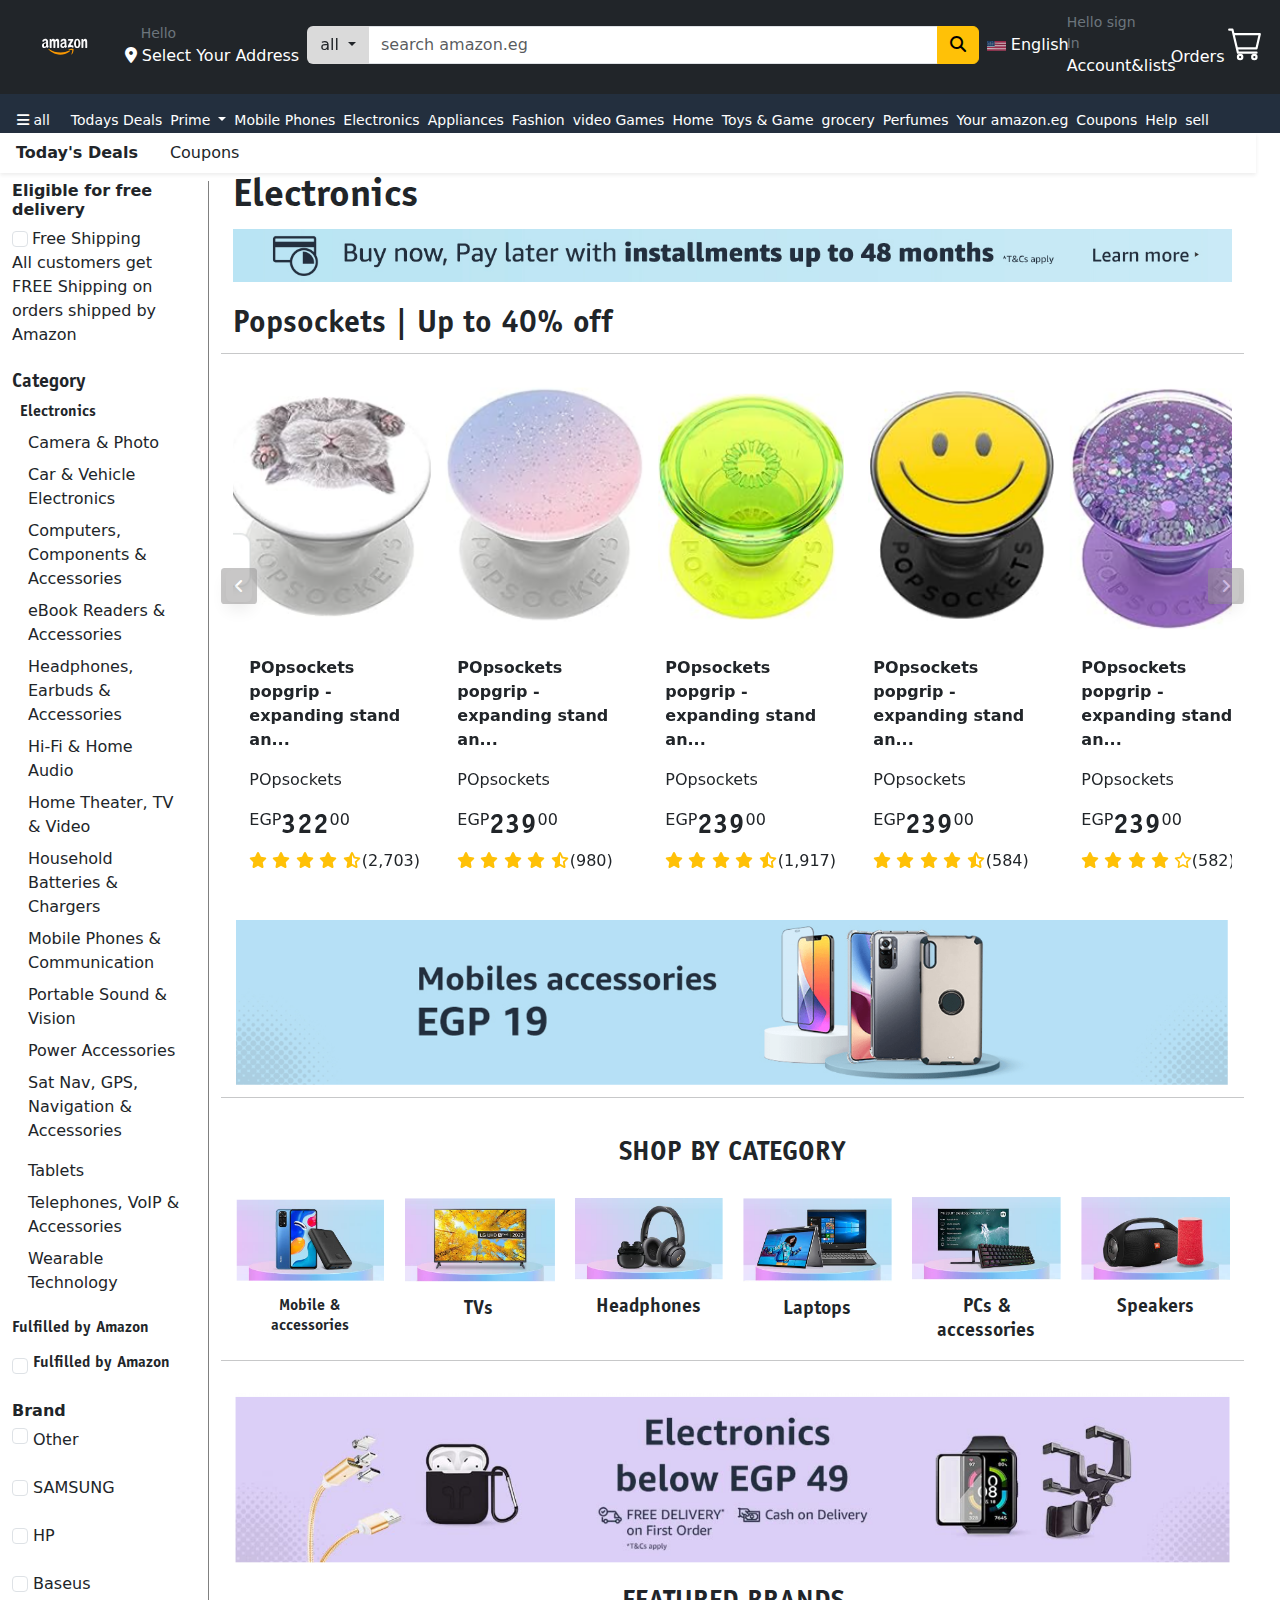
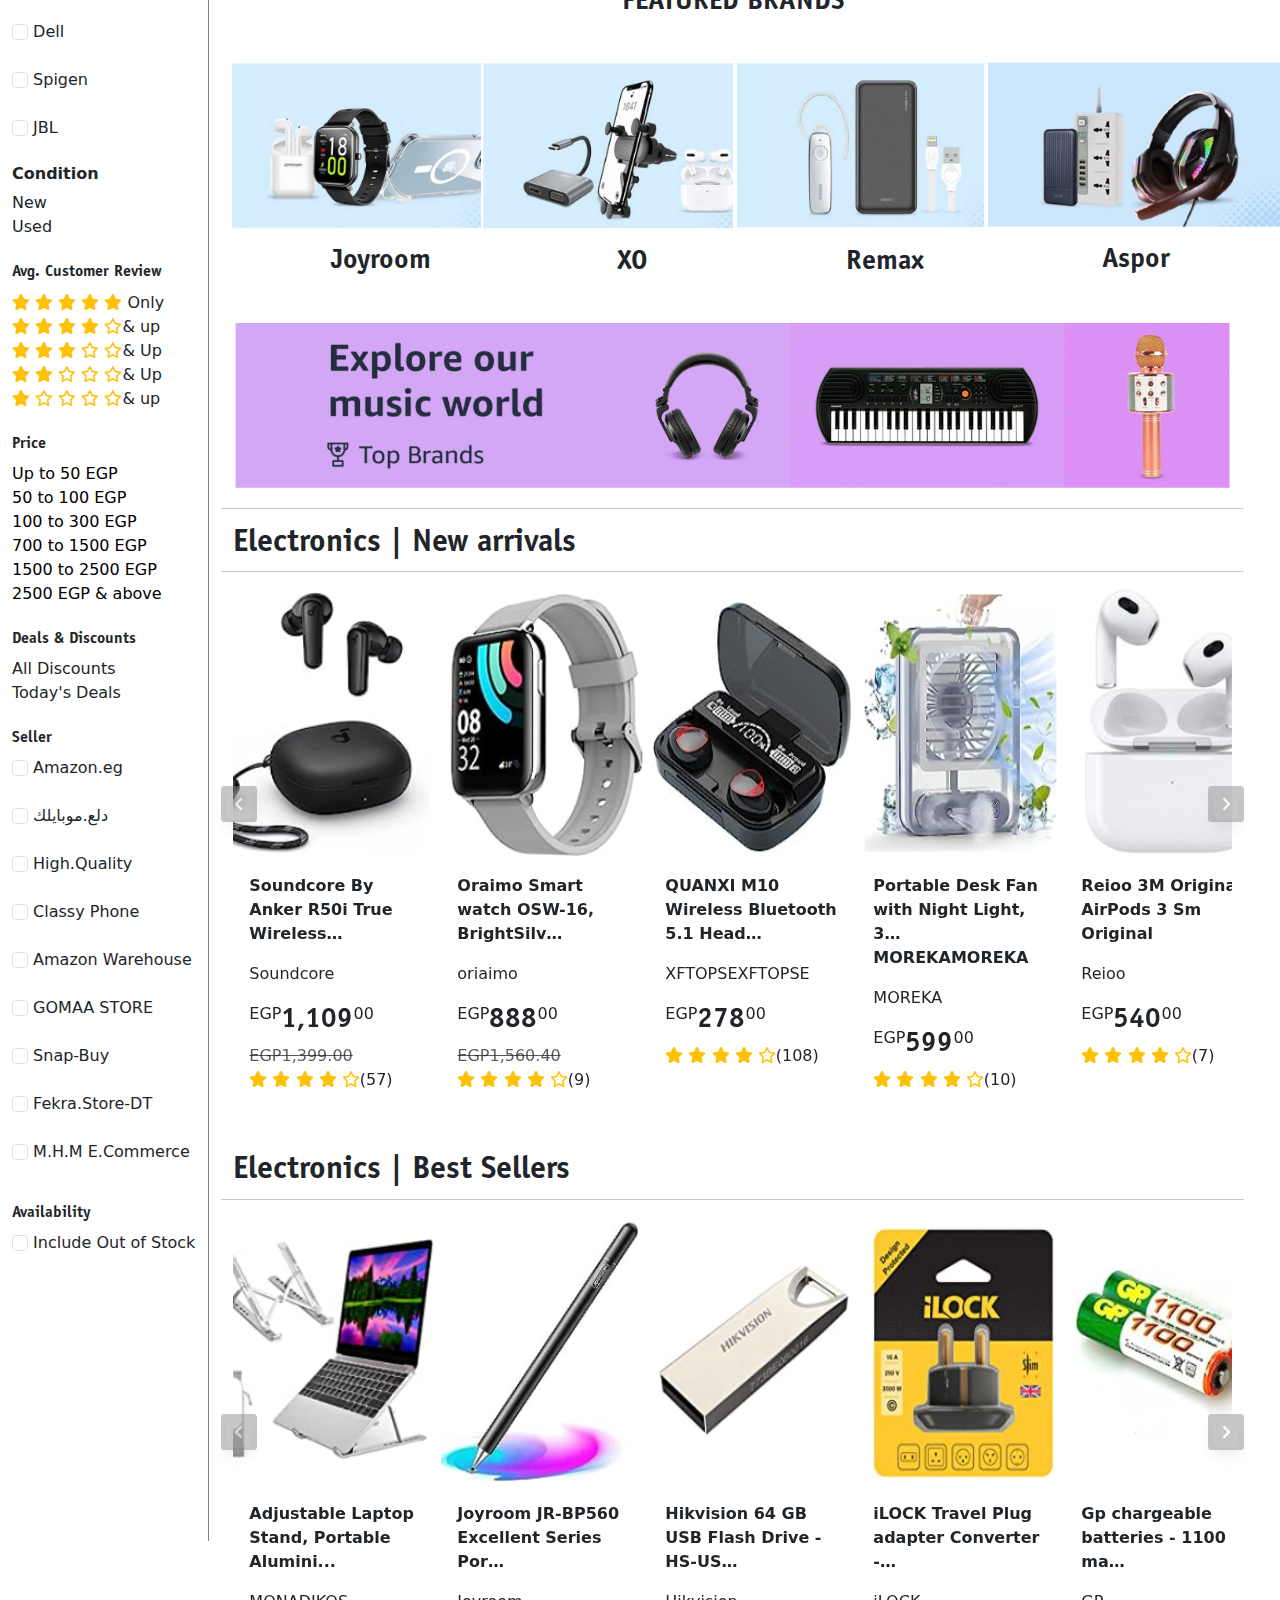
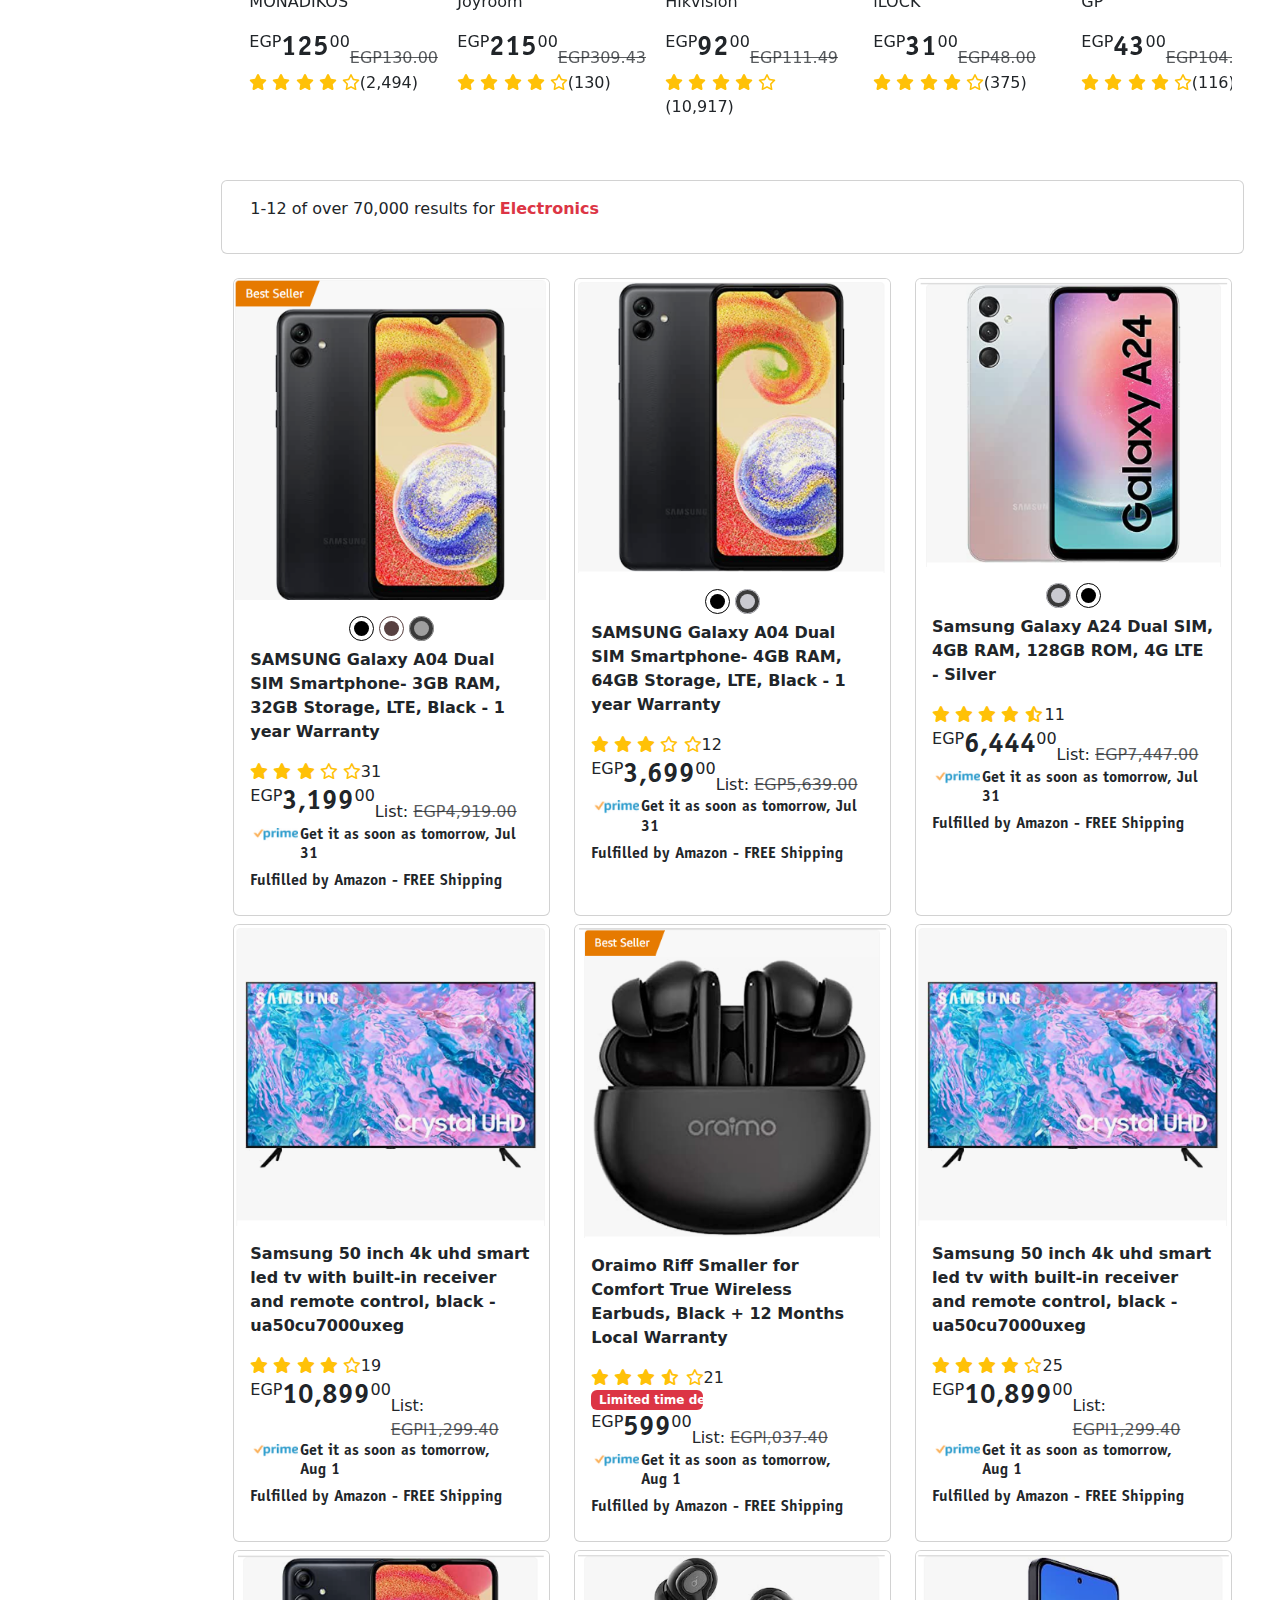
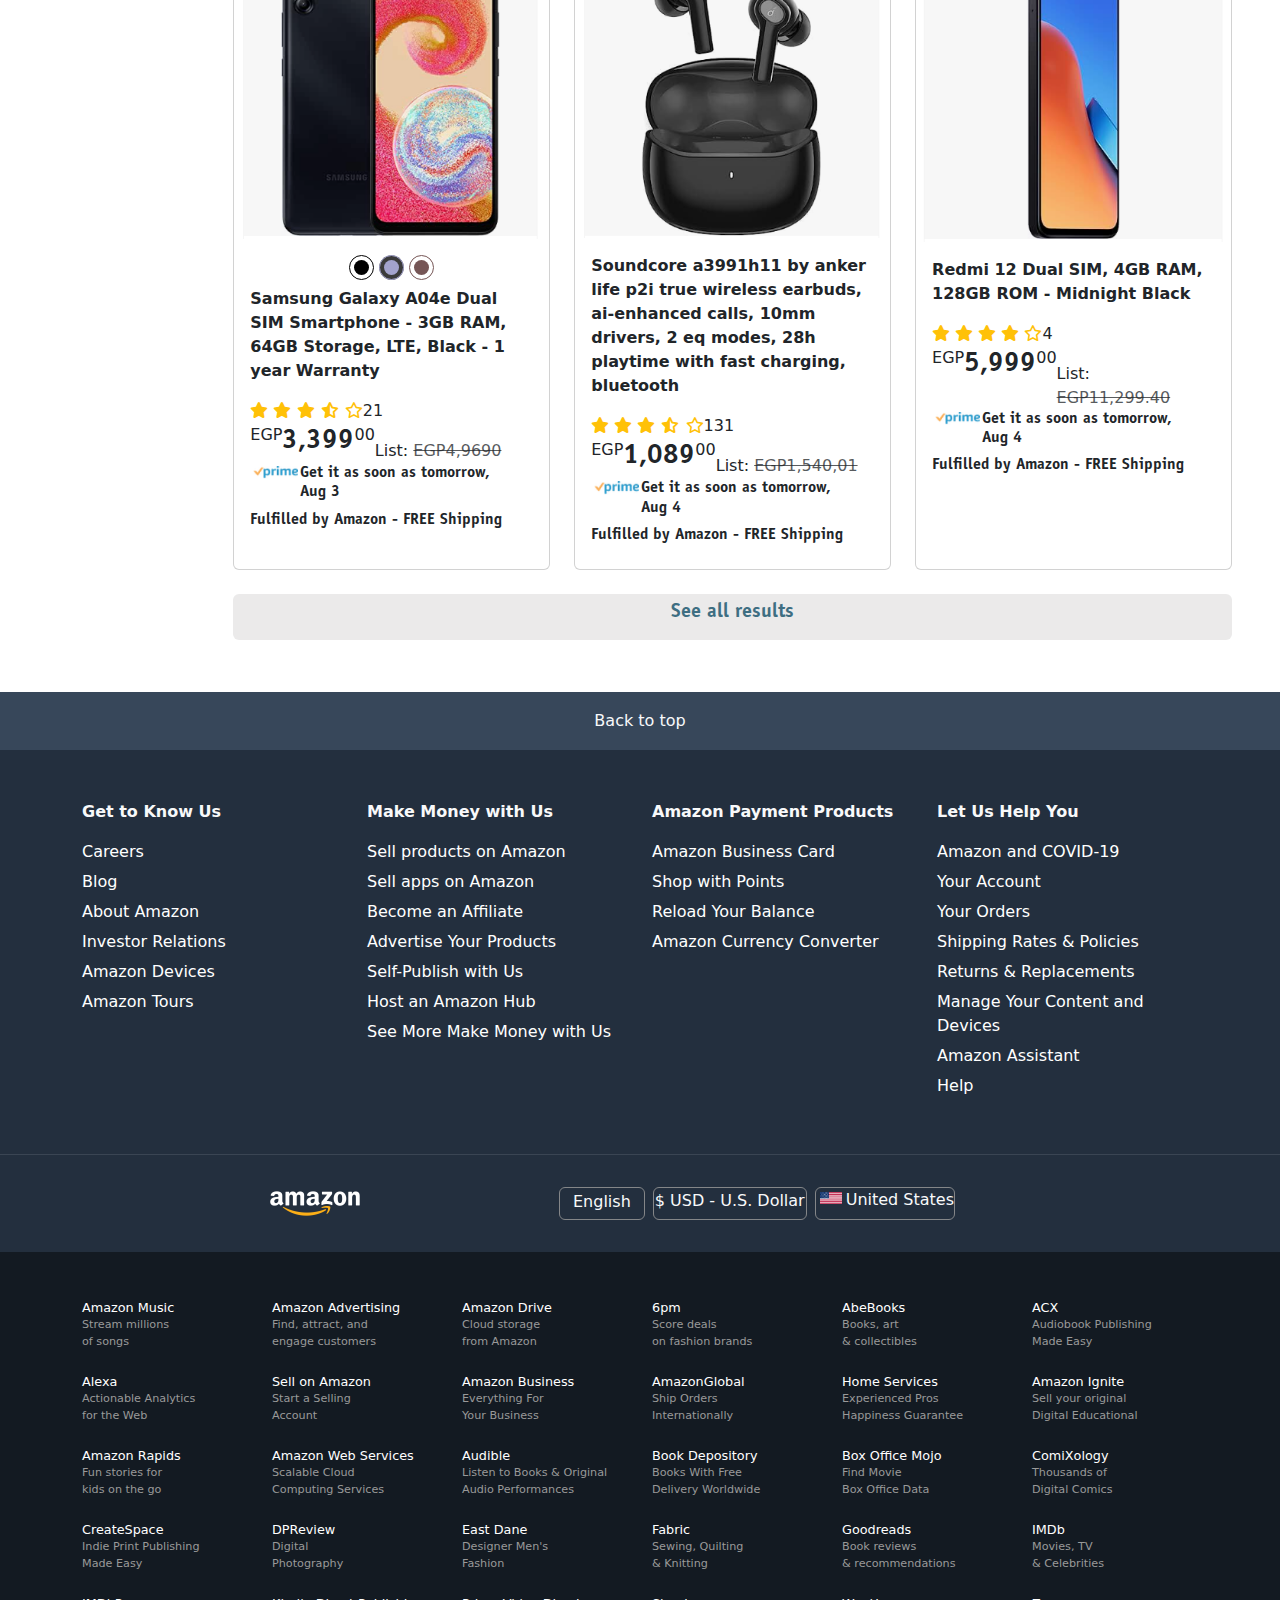
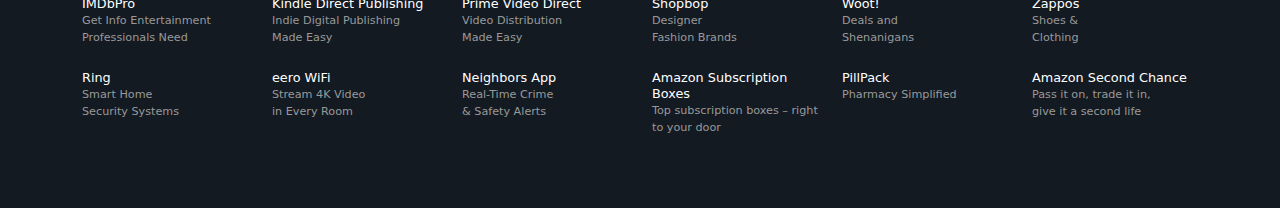
==== Electronics/index.html @ 44f7baca "update1 elec" ====
<!DOCTYPE html>
<html lang="en">

<head>
  <meta charset="UTF-8">
  <meta name="viewport" content="width=device-width, initial-scale=1.0">
  <title>Document</title>
  <link rel="stylesheet" href="../css/all.min.css"/>
  <link rel="stylesheet" href="../css/bootstrap.min.css">
  <link rel="stylesheet" href="Elec.css">
  <!-- <link rel="stylesheet" href="../css/TodaysDeals.css"> -->
  <script src="https://code.jquery.com/jquery-3.7.0.js"></script>
  <script src="../js/bootstrap.bundle.min.js" defer></script>
</head>

<body>
  <div class="container-fluid topNavBar">
    <nav class="navbar navbar-expand-lg navbar-dark bg-dark row pt-1">
      <div class="container-fluid">
        <a class="navbar-brand nav-page me-0 col-lg-1 col-6" href="../index.html">
          <img class="col-12 logo-image" src="../img/amazon-logo.svg" alt="Amazon-Logo"></a>
        <button class="navbar-toggler" type="button" data-bs-toggle="collapse" data-bs-target="#navbarSupportedContent"
          aria-controls="navbarSupportedContent" aria-expanded="false" aria-label="Toggle navigation">
          <span class="navbar-toggler-icon"></span>
        </button>
        <div class="collapse navbar-collapse col-11" id="navbarSupportedContent">
          <ul class="navbar-nav m-0 d-flex align-items-center col-12">
            <li class="nav-item nav-page ">
              <a class="nav-link active d-flex flex-column" aria-current="page" href="#">
                <span class="ms-3 text-secondary small">Hello</span>
                <span><i class="fa-solid fa-location-dot"></i> Select Your Address</span>
              </a>
            </li>
            <li class="nav-item col-7">
              <div class="input-group mt-3 mb-3">
                <button type="button" class="btn dropdown-toggle seachBar-dropDown" data-bs-toggle="dropdown">
                  all
                </button>
                <ul class="dropdown-menu">
                  <li><a class="dropdown-item" href="#">Link 1</a></li>
                  <li><a class="dropdown-item" href="#">Link 2</a></li>
                  <li><a class="dropdown-item" href="#">Link 3</a></li>
                </ul>
                <input type="text" class="form-control" placeholder="search amazon.eg">
                <button class="btn btn-warning"><i class="fa-solid fa-magnifying-glass"></i></button>
              </div>
            </li>
            <li class="nav-item col-3">
              <ul class="navbar-nav me-auto mb-2 mb-lg-0 d-flex align-items-center justify-content-between col-12">
                <div class="nav-item col-3 nav-page d-flex align-items-center">
                  <div class="dropdown">
                    <a class="nav-link dropdown-toggle text-bg-dark pic-lang" href="#" role="button"
                      id="languageDropdown" data-bs-toggle="dropdown" aria-haspopup="true" aria-expanded="false">
                      <img class="Lang-Flags text-bg-dark" src="../img/usa.svg" alt="us">
                      English
                    </a>
                    <ul class="dropdown-menu" aria-labelledby="languageDropdown">
                      <li><a class="dropdown-item" href="#"><img class="Lang-Flags" src="../img/egypt.svg" alt="egypt">
                          Arabic</a></li>
                      <li><a class="dropdown-item" href="#"><img class="Lang-Flags" src="../img/france.svg" alt="france">
                          French</a></li>
                    </ul>
                  </div>
                </div>

                <li class="nav-item col-4 nav-page">
                  <a class="nav-link active d-flex flex-column" aria-current="page" href="#">
                    <span class="text-secondary small" id="userName">Hello sign In</span>
                    <span>Account&lists </span>
                  </a>
                </li>
                <li class="nav-item col-2 nav-page">
                  <a class="nav-link active d-flex flex-column" aria-current="page" href="#">
                    <span class="mt-4">Orders</span>
                  </a>
                </li>
                <li class="nav-item col-2 nav-page">
                  <a class="nav-link active d-flex flex-column" aria-current="page" href="#">
                    <svg id="i-cart" xmlns="http://www.w3.org/2000/svg" viewBox="0 0 32 32" width="35" height="50"
                      fill="none" stroke="currentcolor" stroke-linecap="round" stroke-linejoin="round" stroke-width="2">
                      <path d="M6 6 L30 6 27 19 9 19 M27 23 L10 23 5 2 2 2" />
                      <circle cx="25" cy="27" r="2" />
                      <circle cx="12" cy="27" r="2" />
                    </svg>
                  </a>
                </li>
              </ul>

            </li>
          </ul>
        </div>
      </div>
    </nav>
    <nav class="navbar row nav-two">
      <div class="container-fluid d-flex flex-row" style="box-sizing: border-box;">
        <div class="navbar d-flex">

          <ul class="navbar-nav me-auto mb-2 mb-lg-0 d-flex flex-row" style="box-sizing: border-box;">
            <button class="p-0 btn navbar-brand secondNavItem" type="button" data-bs-toggle="offcanvas"
              data-bs-target="#offcanvasWithBothOptions" aria-controls="offcanvasWithBothOptions"><i
                class="fa-solid fa-bars"></i> all</button>

            <li class="nav-item">
              <a class="nav-link secondNavItem" aria-current="page" href="#">Todays Deals</a>
            </li>
            <li class="nav-item dropdown">
              <a class="nav-link dropdown-toggle secondNavItem" href="#" role="button" data-bs-toggle="dropdown"
                aria-expanded="false">
                Prime
              </a>
              <ul class="dropdown-menu">
                <li><a class="dropdown-item" href="#">Action</a></li>
                <li><a class="dropdown-item" href="#">Another action</a></li>
                <li>
                  <hr class="dropdown-divider">
                </li>
                <li><a class="dropdown-item" href="#">Something else here</a></li>
              </ul>
            </li>
            <li class="nav-item">
              <a class="nav-link secondNavItem" href="#">Mobile Phones</a>
            </li>
            <li class="nav-item">
              <a class="nav-link secondNavItem" href="#">Electronics</a>
            </li>
            <li class="nav-item">
              <a class="nav-link secondNavItem" href="#">Appliances</a>
            </li>
            <li class="nav-item">
              <a class="nav-link secondNavItem" href="#">Fashion</a>
            </li>
            <li class="nav-item">
              <a class="nav-link secondNavItem" href="#">video Games</a>
            </li>
            <li class="nav-item">
              <a class="nav-link secondNavItem" href="#">Home</a>
            </li>
            <li class="nav-item">
              <a class="nav-link secondNavItem" href="#">Toys & Game</a>
            </li>
            <li class="nav-item">
              <a class="nav-link secondNavItem" href="#">grocery</a>
            </li>
            <li class="nav-item">
              <a class="nav-link secondNavItem" href="#">Perfumes</a>
            </li>
            <li class="nav-item">
              <a class="nav-link secondNavItem" href="#">Your amazon.eg</a>
            </li>
            <li class="nav-item">
              <a class="nav-link secondNavItem" href="#">Coupons</a>
            </li>
            <li class="nav-item">
              <a class="nav-link secondNavItem" href="#">Help</a>
            </li>
            <li class="nav-item">
              <a class="nav-link secondNavItem" href="#">sell</a>
            </li>
          </ul>
        </div>

      </div>
    </nav>
  </div>
  <div class="offcanvas offcanvas-start" data-bs-scroll="true" tabindex="-1" id="offcanvasWithBothOptions"
    aria-labelledby="offcanvasWithBothOptionsLabel">
    <div class="offcanvas-header">
      <h5 class="offcanvas-title" id="offcanvasWithBothOptionsLabel">Backdrop with scrolling</h5>
      <button type="button" class="btn-close" data-bs-dismiss="offcanvas" aria-label="Close"></button>
    </div>
    <div class="offcanvas-body">
      <p>Try scrolling the rest of the page to see this option in action.</p>
    </div>
  </div>
  <div class="row container-fluid">
    <ul class="nav shadow-sm third-nav">
      <li class="nav-item">
        <a class="nav-link text-dark fw-bolder" href="#">Today's Deals</a>
      </li>
      <li class="nav-item">
        <a class="nav-link text-dark" href="#">Coupons</a>
      </li>
    </ul>
    <!-- <div class=""></div> -->
  <div class="col-2 mt-2 sideLeft"> 
    <div class="col">
      <p class="h6 fw-bold">Eligible for free delivery</p>

      <li class="list-group-item">
        <input class="form-check-input me-1" type="checkbox" value="" id="f1" />Free Shipping
        <label class="form-check-label stretched-link w-100" for="f1">
          All customers get FREE Shipping on orders shipped by Amazon</label>
      </li>
    </div>

    <ul class="list-group side">
      <br>
      <h5 class=" fw-bold">Category</h5>
      <h6 class="px-2 fw-bold">Electronics</h6>
      <div class="px-3">
        <label><a class="link-offset-2 link-underline link-underline-opacity-0" href="#"></a>Camera & Photo</label>
        <label class="mt-2"><a class="link-offset-2 link-underline link-underline-opacity-0" href="#"></a>Car & Vehicle Electronics</label>
        <label class="mt-2"><a class="link-offset-2 link-underline link-underline-opacity-0" href="#"></a>Computers, Components & Accessories</label>
        <label class="mt-2"><a class="link-offset-2 link-underline link-underline-opacity-0" href="#"></a>eBook Readers & Accessories </label>
        <label class="mt-2"><a class="link-offset-2 link-underline link-underline-opacity-0" href="#"></a>Headphones, Earbuds & Accessories</label>
        <label class="mt-2"><a class="link-offset-2 link-underline link-underline-opacity-0" href="#"></a>Hi-Fi & Home Audio</label>
        <label class="mt-2"><a class="link-offset-2 link-underline link-underline-opacity-0" href="#"></a>Home Theater, TV & Video</label>
        <label class="mt-2"><a class="link-offset-2 link-underline link-underline-opacity-0" href="#"></a>Household Batteries & Chargers</label>
        <label class="mt-2"><a class="link-offset-2 link-underline link-underline-opacity-0" href="#"></a>Mobile Phones & Communication</label>
        <label class="mt-2"><a class="link-offset-2 link-underline link-underline-opacity-0" href="#"></a>Portable Sound & Vision</label>
        <label class="mt-2"><a class="link-offset-2 link-underline link-underline-opacity-0" href="#"></a>Power Accessories</label>
        <label class="mt-2"><a class="link-offset-2 link-underline link-underline-opacity-0" href="#"></a>Sat Nav, GPS, Navigation & Accessories</p>
        <label><a class="link-offset-2 link-underline link-underline-opacity-0" href="#"></a>Tablets</label>
        <label class="mt-2"><a class="link-offset-2 link-underline link-underline-opacity-0" href="#"></a>Telephones, VoIP & Accessories</label>
        <label class="mt-2"><a class="link-offset-2 link-underline link-underline-opacity-0" href="#"></a>Wearable Technology</label>
      </div>
      <div>
        <h6 class="mt-4 fw-bold">Fulfilled by Amazon</p>
        <span>
          <input class="form-check-input me-0" type="checkbox" value="" id="g1" />
          Fulfilled by Amazon<label class="form-check-label stretched-link w-100" for="g1"></label>
        </span>
      </div>
      <div>
        <p class="h6 fw-bold">Brand</p>
        <span>
          <input class="form-check-input my-0 me-0" type="checkbox" value="" id="y5" />
          Other<label class="form-check-label stretched-link w-100 " for="y5"></label>
          <input class="form-check-input me-0" type="checkbox" value="" id="y6" />
          SAMSUNG<label class="form-check-label stretched-link w-100 " for="y6"></label>
          <input class="form-check-input me-0" type="checkbox" value="" id="y7" />
          HP<label class="form-check-label stretched-link w-100 " for="y7"></label>
          <input class="form-check-input me-0" type="checkbox" value="" id="y8" />
          Baseus<label class="form-check-label stretched-link w-100 " for="y8"></label>
          <input class="form-check-input me-0" type="checkbox" value="" id="y9" />
          Dell<label class="form-check-label stretched-link w-100 " for="y9"></label>
          <input class="form-check-input me-0" type="checkbox" value="" id="y10" />
          Spigen<label class="form-check-label stretched-link w-100 " for="y10"></label>
          <input class="form-check-input me-0" type="checkbox" value="" id="y11" />
          JBL<label class="form-check-label stretched-link w-100 " for="y11"></label>
        </span>
      </div>
      <div>
        <p class="h6 fw-bold">Condition</p>
        <span>
          <label class="form-check-label stretched-link w-100 " for="g1">New</label>
          <label class="form-check-label stretched-link w-100 " for="g2">Used</label>
        </span>
      </div>
       <div>
        <h6 class="mt-4">Avg. Customer Review</h6>
        <div class="d-inline-block">
          <i class="fa-solid fa-star text-warning"></i>
          <i class="fa-solid fa-star text-warning"></i>
          <i class="fa-solid fa-star text-warning"></i>
          <i class="fa-solid fa-star text-warning"></i>
          <i class="fa-solid fa-star text-warning"></i> Only
        </div>
        <div class="d-inline-block">
          <i class="fa-solid fa-star text-warning"></i>
          <i class="fa-solid fa-star text-warning"></i>
          <i class="fa-solid fa-star text-warning"></i>
          <i class="fa-solid fa-star text-warning"></i>
          <i class="fa-regular fa-star text-warning"></i>& up
        </div>
         <div class="d-inline-block">
          <i class="fa-solid fa-star text-warning"></i>
          <i class="fa-solid fa-star text-warning"></i>
          <i class="fa-solid fa-star text-warning"></i>
          <i class="fa-regular fa-star text-warning"></i>
          <i class="fa-regular fa-star text-warning"></i>& Up
        </div>
         <div class="d-inline-block">
          <i class="fa-solid fa-star text-warning"></i>
          <i class="fa-solid fa-star text-warning"></i>
          <i class="fa-regular fa-star text-warning"></i>
          <i class="fa-regular fa-star text-warning"></i>
         <i class="fa-regular fa-star text-warning"></i>& Up
        </div>
         <div class="d-inline-block">
          <i class="fa-solid fa-star text-warning"></i>
          <i class="fa-regular fa-star text-warning"></i>      
          <i class="fa-regular fa-star text-warning"></i>
          <i class="fa-regular fa-star text-warning"></i>  
          <i class="fa-regular fa-star text-warning"></i>& up
        </div>
      </div>
      <div>
        <h6 class="mt-4">Price</h6>
        <ul style="list-style: none; padding-left: 0rem;">
          <li><a href="#" style="text-decoration: none; color: black;">Up to 50 EGP</a></li>
          <li><a href="#" style="text-decoration: none; color: black;">50 to 100 EGP</a></li>
          <li><a href="#" style="text-decoration: none; color: black;">100 to 300 EGP</a></li>
          <li><a href="#" style="text-decoration: none; color: black;">700 to 1500 EGP</a></li>
          <li><a href="#" style="text-decoration: none; color: black;">1500 to 2500 EGP</a></li>
          <li><a href="#" style="text-decoration: none; color: black;">2500 EGP & above</a></li>
        </ul>
        </div>
        <div>
          <h6 class="mt-4">Deals & Discounts</h6>
          <span>
            <label class="form-check-label stretched-link w-100 " for="g1">All Discounts</label>
            <label class="form-check-label stretched-link w-100 " for="g2">Today's Deals</label>
          </span>
        </div>

      <div>
        <h6 class="mt-4">Seller</h6>
        <span>
          <input class="form-check-input me-0" type="checkbox" value="" id="t8" />
          Amazon.eg<label class="form-check-label stretched-link w-100 " for="t8"></label>
          <input class="form-check-input me-0" type="checkbox" value="" id="t9" />
          دلع.موبايلك<label class="form-check-label stretched-link w-100 " for="t9"></label>
          <!-- <input class="form-check-input me-0" type="checkbox" value="" id="t10" />
          المعز.ستور <label class="form-check-label stretched-link w-100 " for="t10"></label> -->
          <input class="form-check-input me-0" type="checkbox" value="" id="t11" />
          High.Quality<label class="form-check-label stretched-link w-100 " for="t11"></label>
          <input class="form-check-input me-0" type="checkbox" value="" id="t12" />
          Classy Phone<label class="form-check-label stretched-link w-100 " for="t12"></label>
          <input class="form-check-input me-0" type="checkbox" value="" id="t13" />
          Amazon Warehouse<label class="form-check-label stretched-link w-100 " for="t13"></label>
          <input class="form-check-input me-0" type="checkbox" value="" id="t14" />
          GOMAA STORE<label class="form-check-label stretched-link w-100 " for="t14"></label>
          <input class="form-check-input me-0" type="checkbox" value="" id="t" />
          Snap-Buy<label class="form-check-label stretched-link w-100 " for="t"></label>
          <input class="form-check-input me-0" type="checkbox" value="" id="tk" />
          Fekra.Store-DT<label class="form-check-label stretched-link w-100 " for="tk"></label>
          <input class="form-check-input me-0" type="checkbox" value="" id="tp" />
          M.H.M E.Commerce<label class="form-check-label stretched-link w-100 " for="tp"></label>
        </span>
      </div>
      <div>
        <h6 class="mt-3">Availability</h6>
        <span>
          <input class="form-check-input me-0" type="checkbox" value="" id="t8" />
          Include Out of Stock<label class="form-check-label stretched-link w-100 " for="t8"></label>
      </div>
     
<br>


    </ul>
</div>
  <div class="col-10 sideRight">
  <div class="container">
    <div class="row">
      <h1>Electronics</h1>
      <!-- <img src="./Sources/5.PNG" class="img-fluid" alt="..."> -->
      <img src="./Sources/XCM_.jpg" class="img-fluid" alt="...">
      <!-- <img src="./Sources/6.PNG" class=" mt-3 img-fluid" alt="..."> -->
      <h2 class="mt-4">Popsockets | Up to 40% off</h2><hr>
      <div id="carouselExampleControls" class="carousel" data-bs-ride="false">
        <div class="carousel-inner">
          <div class="carousel-item active">
            <div class="card" style="width:  13rem;">
              <img src="./Sources/1=.PNG" class="card-img-top" alt="...">
              <div class="card-body">
                <p class="card-text fw-bolder">
                  POpsockets popgrip - expanding stand an...
                  </p>
                <p>POpsockets</p>
                <div class="d-flex">EGP<sub><h3>322</h3></sub>00 
                 </div>
                <div class="d-inline-block">
                  <i class="fa-solid fa-star text-warning"></i>
                  <i class="fa-solid fa-star text-warning"></i>
                  <i class="fa-solid fa-star text-warning"></i>
                  <i class="fa-solid fa-star text-warning"></i>
                  <i class="fa-solid fa-star-half-stroke text-warning"></i>(2,703)
               </div>     
                      
                    
                    </div>
                  </div>
        </div>
            <div class="carousel-item">
              <div class="card" style="width:  13rem;">
                <img src="./Sources/2=.PNG" class="card-img-top" alt="...">
                <div class="card-body">
                  <p class="card-text fw-bolder"> POpsockets popgrip - expanding stand an...
                  </p>
                  <p>POpsockets</p>
                  <div class="d-flex">EGP<sub><h3>239</h3></sub>00       
                   </div>
                  <div class="d-inline-block">
                    <i class="fa-solid fa-star text-warning"></i>
                    <i class="fa-solid fa-star text-warning"></i>
                    <i class="fa-solid fa-star text-warning"></i>
                    <i class="fa-solid fa-star text-warning"></i>
                    <i class="fa-solid fa-star-half-stroke text-warning"></i>(980)
                 </div>     
                        
                      
                      </div>
                    </div>
                    
            </div>
            <div class="carousel-item">
              <div class="card" style="width:  13rem;">
                <img src="./Sources/3=.PNG" class="card-img-top" alt="...">
                <div class="card-body">
                  <p class="card-text fw-bolder">POpsockets popgrip - expanding stand an...</p>
                  <P>POpsockets</P>
                  <div class="d-flex">EGP<sub><h3>239</h3></sub>00 
                  </div>
                  <div class="d-inline-block">
                    <i class="fa-solid fa-star text-warning"></i>
                    <i class="fa-solid fa-star text-warning"></i>
                    <i class="fa-solid fa-star text-warning"></i>
                    <i class="fa-solid fa-star text-warning"></i>
                    <i class="fa-solid fa-star-half-stroke text-warning"></i>(1,917)
                 </div>     
                       
                      
                      </div>
                    </div>
            </div>
            <div class="carousel-item">
              <div class="card" style="width:  13rem;">
                <img src="./Sources/4=.PNG" class="card-img-top" alt="...">
                <div class="card-body">
                  <p class="card-text fw-bolder">POpsockets popgrip - expanding stand an...
                    </p>
                  <p>POpsockets</p>
                  <div class="d-flex">EGP<sub><h3>239</h3></sub>00 
                  </div> 
                  <div class="d-inline-block">
                    <i class="fa-solid fa-star text-warning"></i>
                    <i class="fa-solid fa-star text-warning"></i>
                    <i class="fa-solid fa-star text-warning"></i>
                    <i class="fa-solid fa-star text-warning"></i>
                    <i class="fa-solid fa-star-half-stroke text-warning"></i>(584)
                 </div>     
                      </div>
                    </div>
            </div>
            <div class="carousel-item">
              <div class="card" style="width:  13rem;">
                <img src="./Sources/5=.PNG" class="card-img-top" alt="...">
                <div class="card-body">
                  <p class="card-text fw-bolder">POpsockets popgrip - expanding stand an...
                    </p>
                  <p>POpsockets</p>
                  <div class="d-flex">EGP<sub><h3>239</h3></sub>00 
                  </div> 
                  <div class="d-inline-block">
                    <i class="fa-solid fa-star text-warning"></i>
                    <i class="fa-solid fa-star text-warning"></i>
                    <i class="fa-solid fa-star text-warning"></i>
                    <i class="fa-solid fa-star text-warning"></i>
                    <i class="fa-regular fa-star text-warning"></i>(582)
                 </div>     
                      
                      </div>
                    </div>
            </div>
            <div class="carousel-item">
              <div class="card" style="width:  13rem;">
                <img src="./Sources/6=.PNG" class="card-img-top" alt="...">
                <div class="card-body">
                  <p class="card-text fw-bolder">POpsockets popgrip - expanding stand an...</p>
                  <p>POpsockets</p>
                  <div class="d-flex">EGP<sub><h3>322</h3></sub>00 
                   </div>
                     
                      </div>
                    </div>
            </div>
            <div class="carousel-item">
              <div class="card" style="width:  13rem;">
                <img src="./Sources/7=.PNG" class="card-img-top" alt="...">
                <div class="card-body">
                  <p class="card-text fw-bolder">POpsockets popgrip - expanding stand an...
                     </p>
                  <p>POpsockets</p>
                  <div class="d-flex">EGP<sub><h3>239</h3></sub>00 
                   </div>
                  <div class="d-inline-block">
                    <i class="fa-solid fa-star text-warning"></i>
                    <i class="fa-solid fa-star text-warning"></i>
                    <i class="fa-solid fa-star text-warning"></i>
                    <i class="fa-solid fa-star text-warning"></i>
                    <i class="fa-regular fa-star text-warning"></i>(631)
                 </div>     
                        
                      
                      </div>
                    </div>
            </div>
            
              <div class="carousel-item">
                <div class="card" style="width:  13rem;">
                  <img src="./Sources/8=.PNG" class="card-img-top" alt="...">
                  <div class="card-body">
                    <p class="card-text fw-bolder">POpsockets popgrip - expanding stand an...</p>
                    <p>POpsockets</p>
                    <div class="d-flex">EGP<sub><h3>233</h3></sub>00 
                     </div>
                    <div class="d-inline-block">
                      <i class="fa-solid fa-star text-warning"></i>
                      <i class="fa-solid fa-star text-warning"></i>
                      <i class="fa-solid fa-star text-warning"></i>
                      <i class="fa-solid fa-star text-warning"></i>
                      <i class="fa-regular fa-star text-warning"></i>(428)
                   </div>     
                          
                        
                        </div>
                      </div>
              </div>
            <div class="carousel-item">
              <div class="card" style="width:  13rem;">
                <img src="./Sources/9=.PNG" class="card-img-top" alt="...">
                <div class="card-body">
                  <p class="card-text fw-bolder">POpsockets popgrip - expanding stand an... </p>
                  <p>POpsockets</p>
                  <div class="d-flex">EGP<sub><h3>227</h3></sub>80 
                   </div>
                  <div class="d-inline-block">
                    <i class="fa-solid fa-star text-warning"></i>
                    <i class="fa-solid fa-star text-warning"></i>
                    <i class="fa-solid fa-star text-warning"></i>
                    <i class="fa-solid fa-star text-warning"></i>
                    <i class="fa-solid fa-star-half-stroke text-warning"></i>(1,105)
                 </div>     
                        
                      
                      </div>
                    </div>
            </div>
        </div>
        <button class="carousel-control-prev" type="button" data-bs-target="#TodayDealsCarousel" data-bs-slide="prev">
          <i class="rounded-2 p-2 fa-solid fa-angle-left shadow"></i>
          <span class="visually-hidden">Previous</span>
        </button>
        <button class="carousel-control-next" type="button" data-bs-target="#TodayDealsCarousel" data-bs-slide="next">
          <i class="rounded-2 p-2 shadow fa-solid fa-angle-right"></i>
          <span class="visually-hidden">Next</span>
        </button>
      </div>
      <img class="mt-2" src="./Sources/7.PNG" class="img-fluid" alt="...">
      <hr class="mt-2">
      <h3 class="mt-4 text-center">SHOP BY CATEGORY</h1>
        <div class="mt-3">
          <div class="row row-cols-2 row-cols-md-3 row-cols-lg-6 g-3">
            <div class="col">
              <div class="card border-0">
                <img src="./Sources/11.PNG" class="card-img-top">
                <div class="card-body">
                  <h6 class="card-text text-center">Mobile & accessories</h>
                </div>
              </div>
            </div>
            <div class="col">
              <div class="card border-0">
                <img src="./Sources/22.PNG" class="card-img-top">
                <div class="card-body">
                  <h5 class="card-text text-center">TVs</h>
                </div>
              </div>
            </div>
            <div class="col">
              <div class="card border-0">
                <img src="./Sources/33.PNG" class="card-img-top">
                <div class="card-body">
                  <h5 class="card-text text-center">Headphones</h>
                </div>
              </div>
            </div>
            <div class="col">
              <div class="card border-0">
                <img src="./Sources/44.PNG" class="card-img-top">
                <div class="card-body">
                  <h5 class="card-text text-center">Laptops</h>
                </div>
              </div>
            </div>
            <div class="col">
              <div class="card border-0">
                <img src="./Sources/55.PNG" class="card-img-top">
                <div class="card-body">
                  <h5 class="card-text text-center">PCs & accessories</h>
                </div>
              </div>
            </div>
            <div class="col">
              <div class="card border-0">
                <img src="./Sources/66.PNG" class="card-img-top">
                <div class="card-body">
                  <h5 class="card-text text-center">Speakers</h>
                </div>
              </div>
            </div>
          </div>
        </div>
        <hr>
        <img src="./Sources/8.PNG" class="mt-3 img-fluid">
        <h3 class="mt-4 text-center">FEATURED BRANDS</h1>
          <div class="row row-cols-1 row-cols-md-2 row-cols-lg-4 g-3">
        <div class="col">
          <div class="card  border-0" style="width: 19rem;">
            <img src="./Sources/88.PNG" class="card-img-top">
            <div class="card-body">
              <h3 class="card-text text-center">Joyroom</h4>
            </div>
          </div></div>
          <div class="col">
          <div class="card  border-0" style="width: 19rem;">
            <img src="./Sources/77.PNG" class="card-img-top">
            <div class="card-body">
              <h3 class="card-text text-center">XO</h4>
            </div>
          </div></div>
          <div class="col">
          <div class="card  border-0" style="width: 19rem;">
            <img src="./Sources/99.PNG" class="card-img-top">
            <div class="card-body">
              <h3 class="card-text text-center">Remax</h4>
            </div>
          </div></div>
          <div class="col">
          <div class="card  border-0" style="width: 19rem;">
            <img src="./Sources/12.PNG" class="card-img-top">
            <div class="card-body">
              <h3 class="card-text text-center">Aspor</h4>
            </div>
          </div></div>
        </div>
        <img src="./Sources/9.PNG" class="mt-4 img-fluid"><hr class="mt-3">
<h2>Electronics | New arrivals</h2><hr>
<div id="carouselExampleControls1" class="carousel" data-bs-ride="false">
  <div class="carousel-inner">
    <div class="carousel-item active">
      <div class="card" style="width:  13rem;">
        <img src="./Sources/Capture0.PNG" class="card-img-top" alt="...">
        <div class="card-body">
          <p class="card-text fw-bolder">
            Soundcore By Anker R50i True Wireless…</p>
          <p>Soundcore</p>
          <div class="d-flex">EGP<sub><h3>1,109</h3></sub>00 
           </div>
           <span class="text-muted pt-3 text-decoration-line-through me-2"> EGP1,399.00</span>
          <div class="d-inline-block">
            <i class="fa-solid fa-star text-warning"></i>
            <i class="fa-solid fa-star text-warning"></i>
            <i class="fa-solid fa-star text-warning"></i>
            <i class="fa-solid fa-star text-warning"></i>
            <i class="fa-regular fa-star text-warning"></i>(57)
         </div>     
                
              
              </div>
            </div>
  </div>
      <div class="carousel-item">
        <div class="card" style="width:  13rem;">
          <img src="./Sources/Capture1.PNG" class="card-img-top" alt="...">
          <div class="card-body">
            <p class="card-text fw-bolder">Oraimo Smart watch OSW-16, BrightSilv…</p>
            <p>oriaimo</p>
            <div class="d-flex">EGP<sub><h3>888</h3></sub>00 
             </div>
              <span class="text-muted pt-3 text-decoration-line-through me-2"> EGP1,560.40</span>
            <div class="d-inline-block">
              <i class="fa-solid fa-star text-warning"></i>
              <i class="fa-solid fa-star text-warning"></i>
              <i class="fa-solid fa-star text-warning"></i>
              <i class="fa-solid fa-star text-warning"></i>
              <i class="fa-regular fa-star text-warning"></i>(9)
           </div>     
                  
                
                </div>
              </div>
              
      </div>
      <div class="carousel-item">
        <div class="card" style="width:  13rem;">
          <img src="./Sources/Capture2.PNG" class="card-img-top" alt="...">
          <div class="card-body">
            <p class="card-text fw-bolder">QUANXI M10 Wireless Bluetooth 5.1 Head… </p>
            <P>XFTOPSEXFTOPSE</P>
            <div class="d-flex">EGP<sub><h3>278</h3></sub>00 
            </div>
            <div class="d-inline-block">
              <i class="fa-solid fa-star text-warning"></i>
              <i class="fa-solid fa-star text-warning"></i>
              <i class="fa-solid fa-star text-warning"></i>
              <i class="fa-solid fa-star text-warning"></i>
              <i class="fa-regular fa-star text-warning"></i>(108)
           </div>     
                 
                
                </div>
              </div>
      </div>
      <div class="carousel-item">
        <div class="card" style="width:  13rem;">
          <img src="./Sources/Capture3.PNG" class="card-img-top" alt="...">
          <div class="card-body">
            <p class="card-text fw-bolder">Portable Desk Fan with Night Light, 3… MOREKAMOREKA</p>
            <p>MOREKA</p>
            <div class="d-flex">EGP<sub><h3>599</h3></sub>00 
            </div> 
            <div class="d-inline-block">
              <i class="fa-solid fa-star text-warning"></i>
              <i class="fa-solid fa-star text-warning"></i>
              <i class="fa-solid fa-star text-warning"></i>
              <i class="fa-solid fa-star text-warning"></i>
              <i class="fa-regular fa-star text-warning"></i>(10)
           </div>     
                </div>
              </div>
      </div>
      <div class="carousel-item">
        <div class="card" style="width:  13rem;">
          <img src="./Sources/Capture4.PNG" class="card-img-top" alt="...">
          <div class="card-body">
            <p class="card-text fw-bolder">Reioo 3M Original AirPods 3 Sm Original</p>
            <p>Reioo</p>
            <div class="d-flex">EGP<sub><h3>540</h3></sub>00 
            </div> 
            <div class="d-inline-block">
              <i class="fa-solid fa-star text-warning"></i>
              <i class="fa-solid fa-star text-warning"></i>
              <i class="fa-solid fa-star text-warning"></i>
              <i class="fa-solid fa-star text-warning"></i>
              <i class="fa-regular fa-star text-warning"></i>(7)
           </div>     
                
                </div>
              </div>
      </div>
      <div class="carousel-item">
        <div class="card" style="width:  13rem;">
          <img src="./Sources/Capture6.PNG" class="card-img-top" alt="...">
          <div class="card-body">
            <p class="card-text fw-bolder">HD Plus Glass Anti Shock with Black Fr… </p>
            <p>GenericGeneric</p>
            <div class="d-flex">EGP<sub><h3>48</h3></sub>07 
               <span class="text-muted pt-3 text-decoration-line-through me-2"> EGP65.00</span>
             </div>
            <div class="d-inline-block">
              <i class="fa-solid fa-star text-warning"></i>
              <i class="fa-solid fa-star text-warning"></i>
              <i class="fa-solid fa-star text-warning"></i>
              <i class="fa-solid fa-star text-warning"></i>
              <i class="fa-regular fa-star text-warning"></i>(8)
           </div>     
                  
                
                </div>
              </div>
      </div>
      <div class="carousel-item">
        <div class="card" style="width:  13rem;">
          <img src="./Sources/Capture7.PNG" class="card-img-top" alt="...">
          <div class="card-body">
            <p class="card-text fw-bolder">Camelion Super Heavy Duty Batteri… </p>
            <p>GenericGeneric</p>
            <div class="d-flex">EGP<sub><h3>45</h3></sub>07 
             </div>
            <div class="d-inline-block">
              <i class="fa-solid fa-star text-warning"></i>
              <i class="fa-solid fa-star text-warning"></i>
              <i class="fa-solid fa-star text-warning"></i>
              <i class="fa-solid fa-star text-warning"></i>
              <i class="fa-regular fa-star text-warning"></i>(3)
           </div>     
                  
                
                </div>
              </div>
      </div>
      
        <div class="carousel-item">
          <div class="card" style="width:  13rem;">
            <img src="./Sources/Capture8.PNG" class="card-img-top" alt="...">
            <div class="card-body">
              <p class="card-text fw-bolder">LENOK 33W USB C Wall Charger GaN </p>
              <p>LENOK</p>
              <div class="d-flex">EGP<sub><h3>399</h3></sub>99 
                 <span class="text-muted pt-3 text-decoration-line-through me-2"> EGP65.00</span>
               </div>
              <div class="d-inline-block">
                <i class="fa-solid fa-star text-warning"></i>
                <i class="fa-solid fa-star text-warning"></i>
                <i class="fa-solid fa-star text-warning"></i>
                <i class="fa-solid fa-star text-warning"></i>
                <i class="fa-regular fa-star text-warning"></i>
             </div>     
                    
                  
                  </div>
                </div>
        </div>
      <div class="carousel-item">
        <div class="card" style="width:  13rem;">
          <img src="./Sources/Capture9.PNG" class="card-img-top" alt="...">
          <div class="card-body">
            <p class="card-text fw-bolder">Zubitech Samsung Galaxy A24 5G Clear </p>
            <p>Zubitech</p>
            <div class="d-flex">EGP<sub><h3>100</h3></sub>99 
               <span class="text-muted pt-3 text-decoration-line-through me-2"> EGP65.00</span>
             </div>
            <div class="d-inline-block">
              <i class="fa-solid fa-star text-warning"></i>
              <i class="fa-solid fa-star text-warning"></i>
              <i class="fa-solid fa-star text-warning"></i>
              <i class="fa-solid fa-star text-warning"></i>
              <i class="fa-regular fa-star text-warning"></i>(3)
           </div>     
                  
                
                </div>
              </div>
      </div>
  </div>
  <button class="carousel-control-prev" type="button" data-bs-target="#TodayDealsCarousel" data-bs-slide="prev">
    <i class="rounded-2 p-2 fa-solid fa-angle-left shadow"></i>
    <span class="visually-hidden">Previous</span>
  </button>
  <button class="carousel-control-next" type="button" data-bs-target="#TodayDealsCarousel" data-bs-slide="next">
    <i class="rounded-2 p-2 shadow fa-solid fa-angle-right"></i>
    <span class="visually-hidden">Next</span>
  </button>
</div>
<h2 class="mt-4">Electronics | Best Sellers</h2><hr>
<div id="carouselExampleControls" class="carousel" data-bs-ride="false">
  <div class="carousel-inner">
    <div class="carousel-item active">
      <div class="card" style="width:  13rem;">
        <img src="./Sources/111.PNG" class="card-img-top" alt="...">
        <div class="card-body">
          <p class="card-text fw-bolder">
            Adjustable Laptop Stand, Portable Alumini...
            </p>
          <p>MONADIKOS</p>
          <div class="d-flex">EGP<sub><h3>125</h3></sub>00 
            <span class="text-muted pt-3 text-decoration-line-through me-2"> EGP130.00</span>
           </div>
          <div class="d-inline-block">
            <i class="fa-solid fa-star text-warning"></i>
            <i class="fa-solid fa-star text-warning"></i>
            <i class="fa-solid fa-star text-warning"></i>
            <i class="fa-solid fa-star text-warning"></i>
            <i class="fa-regular fa-star text-warning"></i>(2,494)
         </div>     
                
              
              </div>
            </div>
  </div>
      <div class="carousel-item">
        <div class="card" style="width:  13rem;">
          <img src="./Sources/222.PNG" class="card-img-top" alt="...">
          <div class="card-body">
            <p class="card-text fw-bolder">Joyroom JR-BP560 Excellent Series Por…</p>
            <p>Joyroom</p>
            <div class="d-flex">EGP<sub><h3>215</h3></sub>00 
              <span class="text-muted pt-3 text-decoration-line-through me-2"> EGP309.43</span>

             </div>
            <div class="d-inline-block">
              <i class="fa-solid fa-star text-warning"></i>
              <i class="fa-solid fa-star text-warning"></i>
              <i class="fa-solid fa-star text-warning"></i>
              <i class="fa-solid fa-star text-warning"></i>
              <i class="fa-regular fa-star text-warning"></i>(130)
           </div>     
                  
                
                </div>
              </div>
              
      </div>
      <div class="carousel-item">
        <div class="card" style="width:  13rem;">
          <img src="./Sources/333.PNG" class="card-img-top" alt="...">
          <div class="card-body">
            <p class="card-text fw-bolder">Hikvision 64 GB USB Flash Drive - HS-US… </p>
            <P>Hikvision</P>
            <div class="d-flex">EGP<sub><h3>92</h3></sub>00 
              <span class="text-muted pt-3 text-decoration-line-through me-2"> EGP111.49</span>
            </div>
            
            <div class="d-inline-block">
              <i class="fa-solid fa-star text-warning"></i>
              <i class="fa-solid fa-star text-warning"></i>
              <i class="fa-solid fa-star text-warning"></i>
              <i class="fa-solid fa-star text-warning"></i>
              <i class="fa-regular fa-star text-warning"></i>(10,917)
           </div>     
                 
                
                </div>
              </div>
      </div>
      <div class="carousel-item">
        <div class="card" style="width:  13rem;">
          <img src="./Sources/444.PNG" class="card-img-top" alt="...">
          <div class="card-body">
            <p class="card-text fw-bolder">iLOCK Travel Plug adapter Converter -…
              </p>
            <p>iLOCK</p>
            <div class="d-flex">EGP<sub><h3>31</h3></sub>00 
              <span class="text-muted pt-3 text-decoration-line-through me-2"> EGP48.00</span>
            </div> 
            <div class="d-inline-block">
              <i class="fa-solid fa-star text-warning"></i>
              <i class="fa-solid fa-star text-warning"></i>
              <i class="fa-solid fa-star text-warning"></i>
              <i class="fa-solid fa-star text-warning"></i>
              <i class="fa-regular fa-star text-warning"></i>(375)
           </div>     
                </div>
              </div>
      </div>
      <div class="carousel-item">
        <div class="card" style="width:  13rem;">
          <img src="./Sources/555.PNG" class="card-img-top" alt="...">
          <div class="card-body">
            <p class="card-text fw-bolder">Gp chargeable batteries - 1100 ma…
              </p>
            <p>GP</p>
            <div class="d-flex">EGP<sub><h3>43</h3></sub>00 
              <span class="text-muted pt-3 text-decoration-line-through me-2"> EGP104.15</span>
            </div> 
            <div class="d-inline-block">
              <i class="fa-solid fa-star text-warning"></i>
              <i class="fa-solid fa-star text-warning"></i>
              <i class="fa-solid fa-star text-warning"></i>
              <i class="fa-solid fa-star text-warning"></i>
              <i class="fa-regular fa-star text-warning"></i>(116)
           </div>     
                
                </div>
              </div>
      </div>
      <div class="carousel-item">
        <div class="card" style="width:  13rem;">
          <img src="./Sources/666.PNG" class="card-img-top" alt="...">
          <div class="card-body">
            <p class="card-text fw-bolder">8.5 Inch digital drawing Tablet han… </p>
            <p>Newlight</p>
            <div class="d-flex">EGP<sub><h3>60</h3></sub>00 
               <span class="text-muted pt-3 text-decoration-line-through me-2"> EGP71.90</span>
             </div>
            <div class="d-inline-block">
              <i class="fa-solid fa-star text-warning"></i>
              <i class="fa-solid fa-star text-warning"></i>
              <i class="fa-solid fa-star text-warning"></i>
              <i class="fa-solid fa-star text-warning"></i>
              <i class="fa-regular fa-star text-warning"></i>(283)
           </div>     
                  
                
                </div>
              </div>
      </div>
      <div class="carousel-item">
        <div class="card" style="width:  13rem;">
          <img src="./Sources/777.PNG" class="card-img-top" alt="...">
          <div class="card-body">
            <p class="card-text fw-bolder">iLock 3-way wall outlet adapter 350…
               </p>
            <p>iLOCK</p>
            <div class="d-flex">EGP<sub><h3>33</h3></sub>00 
             </div>
            <div class="d-inline-block">
              <i class="fa-solid fa-star text-warning"></i>
              <i class="fa-solid fa-star text-warning"></i>
              <i class="fa-solid fa-star text-warning"></i>
              <i class="fa-solid fa-star text-warning"></i>
              <i class="fa-regular fa-star text-warning"></i>(631)
           </div>     
                  
                
                </div>
              </div>
      </div>
      
        <div class="carousel-item">
          <div class="card" style="width:  13rem;">
            <img src="./Sources/888.PNG" class="card-img-top" alt="...">
            <div class="card-body">
              <p class="card-text fw-bolder">LG LED Smart TV 43 inch LM6370 Series Full HD HDR Smart LED TV - 43LM6370PVA </p>
              <p>LG</p>
              <div class="d-flex">EGP<sub><h3>8,666</h3></sub>00 
                 <span class="text-muted pt-3 text-decoration-line-through me-2"> EGP8,999</span>
               </div>
              <div class="d-inline-block">
                <i class="fa-solid fa-star text-warning"></i>
                <i class="fa-solid fa-star text-warning"></i>
                <i class="fa-solid fa-star text-warning"></i>
                <i class="fa-solid fa-star text-warning"></i>
                <i class="fa-regular fa-star text-warning"></i>(128)
             </div>     
                    
                  
                  </div>
                </div>
        </div>
      <div class="carousel-item">
        <div class="card" style="width:  13rem;">
          <img src="./Sources/999.PNG" class="card-img-top" alt="...">
          <div class="card-body">
            <p class="card-text fw-bolder">Kingston 64GB Exodia USB 3.20 Flash - DTX/64GB </p>
            <p>Kingston</p>
            <div class="d-flex">EGP<sub><h3>127</h3></sub>80 
               <span class="text-muted pt-3 text-decoration-line-through me-2"> EGP234.00</span>
             </div>
            <div class="d-inline-block">
              <i class="fa-solid fa-star text-warning"></i>
              <i class="fa-solid fa-star text-warning"></i>
              <i class="fa-solid fa-star text-warning"></i>
              <i class="fa-solid fa-star text-warning"></i>
              <i class="fa-regular fa-star text-warning"></i>(34,105)
           </div>     
                  
                
                </div>
              </div>
      </div>
  </div>
  <button class="carousel-control-prev" type="button" data-bs-target="#TodayDealsCarousel" data-bs-slide="prev">
    <i class="rounded-2 p-2 fa-solid fa-angle-left shadow"></i>
    <span class="visually-hidden">Previous</span>
  </button>
  <button class="carousel-control-next" type="button" data-bs-target="#TodayDealsCarousel" data-bs-slide="next">
    <i class="rounded-2 p-2 shadow fa-solid fa-angle-right"></i>
    <span class="visually-hidden">Next</span>
  </button>
</div>
<div class="card mt-4">
  <div class="card-body">
    <p class="fw-normal">1-12 of over 70,000 results for <span class="text-danger fw-bold">Electronics</span></p>
  </div>
  </div>
  </div>		
</div>
   
<div class="container">
  <div class="row">
    <div class="col-md-4 mt-4 d-flex">
      <div class="card" style="width:  22rem;">
        <img src="./Sources/best.PNG" class="card-img-top" alt="...">
        <div class="card-body">
          <div class="text-center">
            <input type="radio" style="width: 25px; height: 25px; accent-color: black;" checked>
            <input type="radio" style="width: 25px; height: 25px; accent-color: rgb(88, 65, 65)" checked>
            <input type="radio" style="width: 25px; height: 25px; accent-color: rgb(159, 159, 159);" checked>
          </div>
          <p class="card-text fw-bolder">SAMSUNG Galaxy A04 Dual SIM Smartphone- 3GB RAM, 32GB Storage, LTE, Black - 1 year Warranty</p>
          <div class="d-inline-block">
            <i class="fa-solid fa-star text-warning"></i>
            <i class="fa-solid fa-star text-warning"></i>
            <i class="fa-solid fa-star text-warning"></i>
            <i class="fa-regular fa-star text-warning"></i>
            <i class="fa-regular fa-star text-warning"></i>31
          </div>     
               <div class="d-flex">EGP<sub><h3>3,199</h3></sub>00 
                <span class="pt-3 me-2">List: <span class="text-muted pt-3 text-decoration-line-through me-2"> EGP4,919.00</span></span> 
              </div> 
              <div class="d-flex align-items-start me-3">
                <img src="./Sources/a.PNG" style="width:50px"><h6>Get it as soon as tomorrow, Jul 31</h> 
                </div>
                <h6>Fulfilled by Amazon - FREE Shipping</h6>
              </div>
          

             
            </div>
      </div>
    

    <div class="col-md-4 mt-4 d-flex">
      <div class="card" style="width:  22rem;">
        <img src="./Sources/1.PNG" class="card-img-top" alt="...">
        <div class="card-body">
          <div class="text-center">
            <input type="radio" style="width: 25px; height: 25px; accent-color: black;" checked>
            <input type="radio" style="width: 25px; height: 25px; accent-color: rgb(201, 201, 208)" checked>
          </div>
          <p class="card-text fw-bolder">SAMSUNG Galaxy A04 Dual SIM Smartphone- 4GB RAM, 64GB Storage, LTE, Black - 1 year Warranty</p>
          <div class="d-inline-block">
            <i class="fa-solid fa-star text-warning"></i>
            <i class="fa-solid fa-star text-warning"></i>
            <i class="fa-solid fa-star text-warning"></i>
            <i class="fa-regular fa-star text-warning"></i>
            <i class="fa-regular fa-star text-warning"></i>12
          </div>     
               <div class="d-flex">EGP<sub><h3>3,699</h3></sub>00 
               <span class="pt-3 me-2">List: <span class="text-muted pt-3 text-decoration-line-through me-2"> EGP5,639.00</span></span> 
              </div> 
              <div class="d-flex align-items-start me-3">
                <img src="./Sources/a.PNG" style="width:50px"><h6>Get it as soon as tomorrow, Jul 31</h> 
                </div>
                <h6>Fulfilled by Amazon - FREE Shipping</h6>
              </div>
          

             
            </div>
    </div>

    <div class="col-md-4 mt-4 d-flex">
      <div class="card" style="width:  22rem;">
        <img src="./Sources/3.PNG" class="card-img-top" alt="...">
        <div class="card-body">
          <div class="text-center">
            <input type="radio" style="width: 25px; height: 25px; accent-color: rgb(201, 201, 208)" checked>
            <input type="radio" style="width: 25px; height: 25px; accent-color: black;" checked>
          </div>
          <p class="card-text fw-bolder">Samsung Galaxy A24 Dual SIM, 4GB RAM, 128GB ROM, 4G LTE - Silver</p>
          <div class="d-inline-block">
            <i class="fa-solid fa-star text-warning"></i>
            <i class="fa-solid fa-star text-warning"></i>
            <i class="fa-solid fa-star text-warning"></i>
            <i class="fa-solid fa-star text-warning"></i>
            <i class="fa-solid fa-star-half-stroke text-warning"></i>11
         </div>     
               <div class="d-flex">EGP<sub><h3>6,444</h3></sub>00 
               <span class="pt-3 me-2">List: <span class="text-muted pt-3 text-decoration-line-through me-2"> EGP7,447.00</span></span> 
              </div> 
              <div class="d-flex align-items-start me-3">
                <img src="./Sources/a.PNG" style="width:50px"><h6>Get it as soon as tomorrow, Jul 31</h> 
                </div>
                <h6>Fulfilled by Amazon - FREE Shipping</h6>
              </div>
            </div>
    </div>
    <div class="col-md-4 mt-2 d-flex">
      <hr>
      <div class="card" style="width:  22rem;">
        <img src="./Sources/2.PNG" class="card-img-top" alt="...">
        <div class="card-body">
          <p class="card-text fw-bolder">Samsung 50 inch 4k uhd smart led tv with built-in receiver and remote control, black - ua50cu7000uxeg</p>
          <div class="d-inline-block">
            <i class="fa-solid fa-star text-warning"></i>
            <i class="fa-solid fa-star text-warning"></i>
            <i class="fa-solid fa-star text-warning"></i>
            <i class="fa-solid fa-star text-warning"></i>
            <i class="fa-regular fa-star text-warning"></i>19
         </div>     
               <div class="d-flex">EGP<sub><h3>10,899</h3></sub>00 
               <span class="pt-3 me-2">List: <span class="text-muted pt-3 text-decoration-line-through me-2"> EGPl1,299.40</span></span> 
              </div> 
              <div class="d-flex align-items-start me-3">
                <img src="./Sources/a.PNG" style="width:50px"><h6>Get it as soon as tomorrow, Aug 1</h> 
                </div>
                <h6>Fulfilled by Amazon - FREE Shipping</h6>
              </div>
            </div>
    </div>

    <div class="col-md-4 mt-2 d-flex">
      <div class="card" style="width:  22rem;">
        <img src="./Sources/r1.PNG" class="card-img-top" alt="...">
        <div class="card-body">
          <p class="card-text fw-bolder">Oraimo Riff Smaller for Comfort True Wireless Earbuds, Black + 12 Months Local Warranty</p>
          <div class="d-inline-block">
            <i class="fa-solid fa-star text-warning"></i>
            <i class="fa-solid fa-star text-warning"></i>
            <i class="fa-solid fa-star text-warning"></i>
            <i class="fa-solid fa-star-half-stroke text-warning"></i>
            <i class="fa-regular fa-star text-warning"></i>
         </div>21   
         <span class="d-flex badge bg-danger"style="width:7rem;"> Limited time deal</span>
               <div class="d-flex">EGP<sub><h3>599</h3></sub>00 
               <span class="pt-3 me-2">List: <span class="text-muted pt-3 text-decoration-line-through me-2"> EGPl,037.40</span></span> 
              </div> 
              <div class="d-flex align-items-start me-3">
                <img src="./Sources/a.PNG" style="width:50px"><h6>Get it as soon as tomorrow, Aug 1</h> 
                </div>
                <h6>Fulfilled by Amazon - FREE Shipping</h6>
              </div>
            </div>
    </div>

    <div class="col-md-4 mt-2 d-flex">
      <div class="card" style="width:  22rem;">
        <img src="./Sources/2.PNG" class="card-img-top" alt="...">
        <div class="card-body">
          <p class="card-text fw-bolder">Samsung 50 inch 4k uhd smart led tv with built-in receiver and remote control, black - ua50cu7000uxeg</p>
          <div class="d-inline-block">
            <i class="fa-solid fa-star text-warning"></i>
            <i class="fa-solid fa-star text-warning"></i>
            <i class="fa-solid fa-star text-warning"></i>
            <i class="fa-solid fa-star text-warning"></i>
            <i class="fa-regular fa-star text-warning"></i>25
         </div>     
               <div class="d-flex">EGP<sub><h3>10,899</h3></sub>00 
               <span class="pt-3 me-2">List: <span class="text-muted pt-3 text-decoration-line-through me-2"> EGPl1,299.40</span></span> 
              </div> 
              <div class="d-flex align-items-start me-3">
                <img src="./Sources/a.PNG" style="width:50px"><h6>Get it as soon as tomorrow, Aug 1</h> 
                </div>
                <h6>Fulfilled by Amazon - FREE Shipping</h6>
              </div>
            </div>
    </div>

    <div class="col-md-4 mt-2 d-flex">
      <hr>
      <div class="card" style="width:  22rem;">
        <img src="./Sources/11-.PNG" class="card-img-top" alt="...">
        <div class="card-body">
          <div class="text-center">
          <input type="radio" style="width: 25px; height: 25px; accent-color: black;" checked>
          <input type="radio" style="width: 25px; height: 25px; accent-color: rgb(163, 163, 205)" checked>
          <input type="radio" style="width: 25px; height: 25px; accent-color: rgb(118, 86, 86);" checked>
        </div>
          <p class="card-text fw-bolder">Samsung Galaxy A04e Dual SIM Smartphone - 3GB RAM, 64GB Storage, LTE, Black - 1 year Warranty</p>
          <div class="d-inline-block">
            <i class="fa-solid fa-star text-warning"></i>
            <i class="fa-solid fa-star text-warning"></i>
            <i class="fa-solid fa-star text-warning"></i>
            <i class="fa-solid fa-star-half-stroke text-warning"></i>
            <i class="fa-regular fa-star text-warning"></i>21
         </div>     
               <div class="d-flex">EGP<sub><h3>3,399</h3></sub>00 
               <span class="pt-3 me-2">List: <span class="text-muted pt-3 text-decoration-line-through me-2"> EGP4,9690</span></span> 
              </div> 
              <div class="d-flex align-items-start me-3">
                <img src="./Sources/a.PNG" style="width:50px"><h6>Get it as soon as tomorrow, Aug 3</h> 
                </div>
                <h6>Fulfilled by Amazon - FREE Shipping</h6>
              </div>
            </div>
    </div>

    <div class="col-md-4 mt-2 d-flex">
      <div class="card" style="width:  22rem;">
        <img src="./Sources/22-.PNG" class="card-img-top" alt="...">
        <div class="card-body">
          <p class="card-text fw-bolder">Soundcore a3991h11 by anker life p2i true wireless earbuds, ai-enhanced calls, 10mm drivers, 2 eq modes, 28h playtime with fast charging, bluetooth</p>
          <div class="d-inline-block">
            <i class="fa-solid fa-star text-warning"></i>
            <i class="fa-solid fa-star text-warning"></i>
            <i class="fa-solid fa-star text-warning"></i>
            <i class="fa-solid fa-star-half-stroke text-warning"></i>
            <i class="fa-regular fa-star text-warning"></i>131
         </div>  
               <div class="d-flex">EGP<sub><h3>1,089</h3></sub>00 
               <span class="pt-3 me-2">List: <span class="text-muted pt-3 text-decoration-line-through me-2"> EGP1,540,01</span></span> 
              </div> 
              <div class="d-flex align-items-start me-3">
                <img src="./Sources/a.PNG" style="width:50px"><h6>Get it as soon as tomorrow, Aug 4</h> 
                </div>
                <h6>Fulfilled by Amazon - FREE Shipping</h6>
              </div>
            </div>
    </div>

    <div class="col-md-4 mt-2 d-flex">
      <div class="card" style="width:  22rem;">
        <img src="./Sources/33-.PNG" class="card-img-top" alt="...">
        <div class="card-body">
          <p class="card-text fw-bolder">Redmi 12 Dual SIM, 4GB RAM, 128GB ROM - Midnight Black</p>
          <div class="d-inline-block">
            <i class="fa-solid fa-star text-warning"></i>
            <i class="fa-solid fa-star text-warning"></i>
            <i class="fa-solid fa-star text-warning"></i>
            <i class="fa-solid fa-star text-warning"></i>
            <i class="fa-regular fa-star text-warning"></i>4
         </div>     
               <div class="d-flex">EGP<sub><h3>5,999</h3></sub>00 
               <span class="pt-3 me-2">List: <span class="text-muted pt-3 text-decoration-line-through me-2"> EGP11,299.40</span></span> 
              </div> 
              <div class="d-flex align-items-start me-3">
                <img src="./Sources/a.PNG" style="width:50px"><h6>Get it as soon as tomorrow, Aug 4</h> 
                </div>
                <h6>Fulfilled by Amazon - FREE Shipping</h6>
              </div>
            </div>
    </div>

  </div>
  <div class="d-grid gap-2">
    <button class="btn mt-4 mb-5" style="background-color: #ebeaea; color: rgb(62, 110, 130);" type="button"><h5>See all results</h5></button></div>
</div></div>
</div>

<div class="container-fluid m-0 p-0">
  <section class="section_container">
    <div class="container-fluid back-top btn cursor-pointer p-3 mt-1 text-center text-light  ">
      <a class="back-to-top text-decoration-none text-light " href="#">Back to top</a>
    </div>
  </section>
  <!-- First Footer -->
  <footer class="first-footer-sec">
    <div class="container">
      <div class="row">
        <div class="col-md-3">
          <p class="footer-column  text-light">Get to Know Us</p>
          <ul class="footer-ul p-0">
            <li class="footer-li"><a class="footer-link" href="#">Careers</a></li>
            <li class="footer-li"><a class="footer-link" href="#">Blog</a></li>
            <li class="footer-li"><a class="footer-link" href="#">About Amazon</a></li>
            <li class="footer-li"><a class="footer-link" href="#">Investor Relations</a></li>
            <li class="footer-li"><a class="footer-link" href="#">Amazon Devices</a></li>
            <li class="footer-li"><a class="footer-link" href="#">Amazon Tours</a></li>
          </ul>
        </div>
        <div class="col-md-3">
          <p class="footer-column  text-light">Make Money with Us</p>
          <ul class="footer-ul p-0">
            <li class="footer-li"><a class="footer-link" href="#">Sell products on Amazon</a></li>
            <li class="footer-li"><a class="footer-link" href="#">Sell apps on Amazon</a></li>
            <li class="footer-li"><a class="footer-link" href="#">Become an Affiliate</a></li>
            <li class="footer-li"><a class="footer-link" href="#">Advertise Your Products</a></li>
            <li class="footer-li"><a class="footer-link" href="#">Self-Publish with Us</a></li>
            <li class="footer-li"><a class="footer-link" href="#">Host an Amazon Hub</a></li>
            <li class="footer-li"><a class="footer-link" href="#">See More Make Money with Us</a></li>
          </ul>
        </div>
        <div class="col-md-3">
          <p class="footer-column  text-light">Amazon Payment Products</p>
          <ul class="footer-ul p-0">
            <li class="footer-li"><a class="footer-link" href="#">Amazon Business Card</a></li>
            <li class="footer-li"><a class="footer-link" href="#">Shop with Points</a></li>
            <li class="footer-li"><a class="footer-link" href="#">Reload Your Balance</a></li>
            <li class="footer-li"><a class="footer-link" href="#">Amazon Currency Converter</a></li>
          </ul>
        </div>
        <div class="col-md-3">
          <p class="footer-column  text-light">Let Us Help You</p>
          <ul class="footer-ul p-0">
            <li class="footer-li"><a class="footer-link" href="#">Amazon and COVID-19</a></li>
            <li class="footer-li"><a class="footer-link" href="#">Your Account</a></li>
            <li class="footer-li"><a class="footer-link" href="#">Your Orders</a></li>
            <li class="footer-li"><a class="footer-link" href="#">Shipping Rates & Policies</a></li>
            <li class="footer-li"><a class="footer-link" href="#">Returns & Replacements</a></li>
            <li class="footer-li"><a class="footer-link" href="#">Manage Your Content and Devices</a>
            </li>
            <li class="footer-li"><a class="footer-link" href="#">Amazon Assistant</a></li>
            <li class="footer-li"><a class="footer-link" href="#">Help</a></li>
          </ul>
        </div>
      </div>
    </div>
    <div class="footer-line">
    </div>
    <div class="container amazon-footer-logo-area p-4">
      <div class="row pt-2 pb-2 justify-content-center text-center">
        <div class="col-md-5 footer-lg-img">
          <img src="../img/image20.png" alt="amazon logo">
        </div>
        <div class="col-md-7 icons d-flex gap-2 text-center ">
          <div class="border btn m-0 p-0">
            <p class="english btn text-light">English</p>
          </div>
          <div class="border btn m-0 p-0">
            <p class="btn m-0 p-0  text-light">$ USD - U.S. Dollar</p>
          </div>
          <div class="border btn m-0 p-0 ">
            <div class="d-flex text-center p-0">
              <img class="p-1" src="../img/us.png" alt="USA LOGO" width="30rem" height="20rem">
              <p class="text-light text-center">United States</p>
            </div>
          </div>
        </div>
      </div>
    </div>
  </footer>

  <!-- Second Foot… -->
  <footer class="second-footer-sec pt-5 pb-5">
    <div class="container text-decoration-none">
      <div class="row">
        <div class="col">
          <div class="footer-section-column mb-4">
            <a href="#" class="second-footer-link">
              <span class="first-title-footer">Amazon Music</span><br>
              <span class="second-title-footer">Stream millions <br> of songs</span>
            </a>
          </div>
          <div class="footer-section-column mb-4">
            <a href="#" class="second-footer-link">
              <span class="first-title-footer">Alexa</span><br>
              <span class="second-title-footer">Actionable Analytics <br> for the Web</span>
            </a>
          </div>
          <div class="footer-section-column mb-4">
            <a href="#" class="second-footer-link">
              <span class="first-title-footer">Amazon Rapids</span><br>
              <span class="second-title-footer">Fun stories for <br> kids on the go</span>
            </a>
          </div>
          <div class="footer-section-column mb-4">
            <a href="#" class="second-footer-link">
              <span class="first-title-footer">CreateSpace</span><br>
              <span class="second-title-footer">Indie Print Publishing <br> Made Easy</span>
            </a>
          </div>
          <div class="footer-section-column mb-4">
            <a href="#" class="second-footer-link">
              <span class="first-title-footer">IMDbPro</span><br>
              <span class="second-title-footer">Get Info Entertainment <br> Professionals Need</span>
            </a>
          </div>
          <div class="footer-section-column mb-4">
            <a href="#" class="second-footer-link">
              <span class="first-title-footer">Ring</span><br>
              <span class="second-title-footer">Smart Home <br> Security Systems</span>
            </a>
          </div>
        </div>
        <div class="col">

          <div class="footer-section-column mb-4">
            <a href="#" class="second-footer-link">
              <span class="first-title-footer">Amazon Advertising</span><br>
              <span class="second-title-footer">Find, attract, and <br> engage customers</span>
            </a>
          </div>
          <div class="footer-section-column mb-4">
            <a href="#" class="second-footer-link">
              <span class="first-title-footer">Sell on Amazon</span><br>
              <span class="second-title-footer">Start a Selling <br> Account</span>
            </a>
          </div>
          <div class="footer-section-column mb-4">
            <a href="#" class="second-footer-link">
              <span class="first-title-footer">Amazon Web Services</span><br>
              <span class="second-title-footer">Scalable Cloud <br> Computing Services</span>
            </a>
          </div>
          <div class="footer-section-column mb-4">
            <a href="#" class="second-footer-link">
              <span class="first-title-footer">DPReview</span><br>
              <span class="second-title-footer">Digital <br> Photography</span>
            </a>
          </div>
          <div class="footer-section-column mb-4">
            <a href="#" class="second-footer-link">
              <span class="first-title-footer">Kindle Direct Publishing</span><br>
              <span class="second-title-footer">Indie Digital Publishing <br> Made Easy</span>
            </a>
          </div>
          <div class="footer-section-column mb-4">
            <a href="#" class="second-footer-link">
              <span class="first-title-footer">eero WiFi</span><br>
              <span class="second-title-footer">Stream 4K Video<br> in Every Room</span>
            </a>
          </div>

        </div>
        <div class="col">

          <div class="footer-section-column mb-4 text-left">
            <a href="#" class="second-footer-link">
              <span class="first-title-footer">Amazon Drive</span><br>
              <span class="second-title-footer">Cloud storage <br> from Amazon</span>
            </a>
          </div>
          <div class="footer-section-column mb-4 text-light">
            <a href="#" class="second-footer-link">
              <span class="first-title-footer">Amazon Business</span><br>
              <span class="second-title-footer">Everything For<br> Your Business</span>
            </a>
          </div>
          <div class="footer-section-column mb-4">
            <a href="#" class="second-footer-link">
              <span class="first-title-footer">Audible</span><br>
              <span class="second-title-footer">Listen to Books & Original<br> Audio
                Performances</span>
            </a>
          </div>
          <div class="footer-section-column mb-4">
            <a href="#" class="second-footer-link">
              <span class="first-title-footer">East Dane</span><br>
              <span class="second-title-footer">Designer Men's<br> Fashion</span>
            </a>
          </div>
          <div class="footer-section-column mb-4">
            <a href="#" class="second-footer-link">
              <span class="first-title-footer">Prime Video Direct</span><br>
              <span class="second-title-footer">Video Distribution<br> Made Easy</span>
            </a>
          </div>
          <div class="footer-section-column mb-4">
            <a href="#" class="second-footer-link">
              <span class="first-title-footer">Neighbors App </span><br>
              <span class="second-title-footer">Real-Time Crime<br> & Safety Alerts</span>
            </a>
          </div>

        </div>
        <div class="col">

          <div class="footer-section-column mb-4">
            <a href="#" class="second-footer-link">
              <span class="first-title-footer">6pm</span><br>
              <span class="second-title-footer">Score deals<br> on fashion brands</span>
            </a>
          </div>
          <div class="footer-section-column mb-4">
            <a href="#" class="second-footer-link">
              <span class="first-title-footer">AmazonGlobal</span><br>
              <span class="second-title-footer">Ship Orders<br> Internationally</span>
            </a>
          </div>
          <div class="footer-section-column mb-4">
            <a href="#" class="second-footer-link">
              <span class="first-title-footer">Book Depository</span><br>
              <span class="second-title-footer">Books With Free<br> Delivery Worldwide</span>
            </a>
          </div>
          <div class="footer-section-column mb-4">
            <a href="#" class="second-footer-link">
              <span class="first-title-footer">Fabric</span><br>
              <span class="second-title-footer">Sewing, Quilting<br> & Knitting</span>
            </a>
          </div>
          <div class="footer-section-column mb-4">
            <a href="#" class="second-footer-link">
              <span class="first-title-footer">Shopbop</span><br>
              <span class="second-title-footer">Designer<br> Fashion Brands</span>
            </a>
          </div>
          <div class="footer-section-column mb-4">
            <a href="#" class="second-footer-link">
              <span class="first-title-footer">Amazon Subscription Boxes</span><br>
              <span class="second-title-footer">Top subscription boxes – right to your door</span>
            </a>
          </div>

        </div>
        <div class="col">

          <div class="footer-section-column mb-4">
            <a href="#" class="second-footer-link">
              <span class="first-title-footer">AbeBooks</span><br>
              <span class="second-title-footer">Books, art<br> & collectibles</span>
            </a>
          </div>
          <div class="footer-section-column mb-4">
            <a href="#" class="second-footer-link">
              <span class="first-title-footer">Home Services</span><br>
              <span class="second-title-footer">Experienced Pros<br> Happiness Guarantee</span>
            </a>
          </div>
          <div class="footer-section-column mb-4">
            <a href="#" class="second-footer-link">
              <span class="first-title-footer">Box Office Mojo</span><br>
              <span class="second-title-footer">Find Movie<br> Box Office Data</span>
            </a>
          </div>
          <div class="footer-section-column mb-4">
            <a href="#" class="second-footer-link">
              <span class="first-title-footer">Goodreads</span><br>
              <span class="second-title-footer">Book reviews<br> & recommendations</span>
            </a>
          </div>
          <div class="footer-section-column mb-4">
            <a href="#" class="second-footer-link">
              <span class="first-title-footer">Woot!</span><br>
              <span class="second-title-footer">Deals and <br> Shenanigans</span>
            </a>
          </div>
          <div class="footer-section-column mb-4">
            <a href="#" class="second-footer-link">
              <span class="first-title-footer">PillPack</span><br>
              <span class="second-title-footer">Pharmacy Simplified</span>
            </a>
          </div>

        </div>
        <div class="col">

          <div class="footer-section-column mb-4">
            <a href="#" class="second-footer-link">
              <span class="first-title-footer">ACX </span><br>
              <span class="second-title-footer">Audiobook Publishing<br> Made Easy</span>
            </a>
          </div>
          <div class="footer-section-column mb-4">
            <a href="#" class="second-footer-link">
              <span class="first-title-footer">Amazon Ignite</span><br>
              <span class="second-title-footer">Sell your original<br> Digital Educational</span>
            </a>
          </div>
          <div class="footer-section-column mb-4">
            <a href="#" class="second-footer-link">
              <span class="first-title-footer">ComiXology</span><br>
              <span class="second-title-footer">Thousands of<br> Digital Comics</span>
            </a>
          </div>
          <div class="footer-section-column mb-4">
            <a href="#" class="second-footer-link">
              <span class="first-title-footer">IMDb</span><br>
              <span class="second-title-footer">Movies, TV<br> & Celebrities</span>
            </a>
          </div>
          <div class="footer-section-column mb-4">
            <a href="#" class="second-footer-link">
              <span class="first-title-footer">Zappos</span><br>
              <span class="second-title-footer">Shoes &<br> Clothing</span>
            </a>
          </div>
          <div class="footer-section-column">
            <a href="#" class="second-footer-link">
              <span class="first-title-footer">Amazon Second Chance</span><br>
              <span class="second-title-footer">Pass it on, trade it in,<br> give it a second
                life</span>
            </a>
          </div>
        </div>
      </div>
    </div>
  </footer>
</div>
  <script>
$('.carousel-control-next, .carousel-control-prev').on('click', function(){
  var currentCarousel = $(this).closest('.carousel');
  
  var carouselWidth = currentCarousel.find('.carousel-inner')[0].scrollWidth;
  var cardWidth = currentCarousel.find('.carousel-item').width();
  
  var scrollPosition = currentCarousel.find('.carousel-inner').scrollLeft();
  
  if ($(this).hasClass('carousel-control-next')) {
    if (scrollPosition < (carouselWidth - (cardWidth * 4))) {
      console.log('next');
      scrollPosition = scrollPosition + cardWidth;
      currentCarousel.find('.carousel-inner').animate({ scrollLeft:scrollPosition}, 600);
    }
  } else {
    if (scrollPosition > 0) {
      console.log('prev');
      scrollPosition = scrollPosition - cardWidth;
      currentCarousel.find('.carousel-inner').animate({ scrollLeft:scrollPosition}, 600);
    }
  }
});

  </script>
</body>

</html>
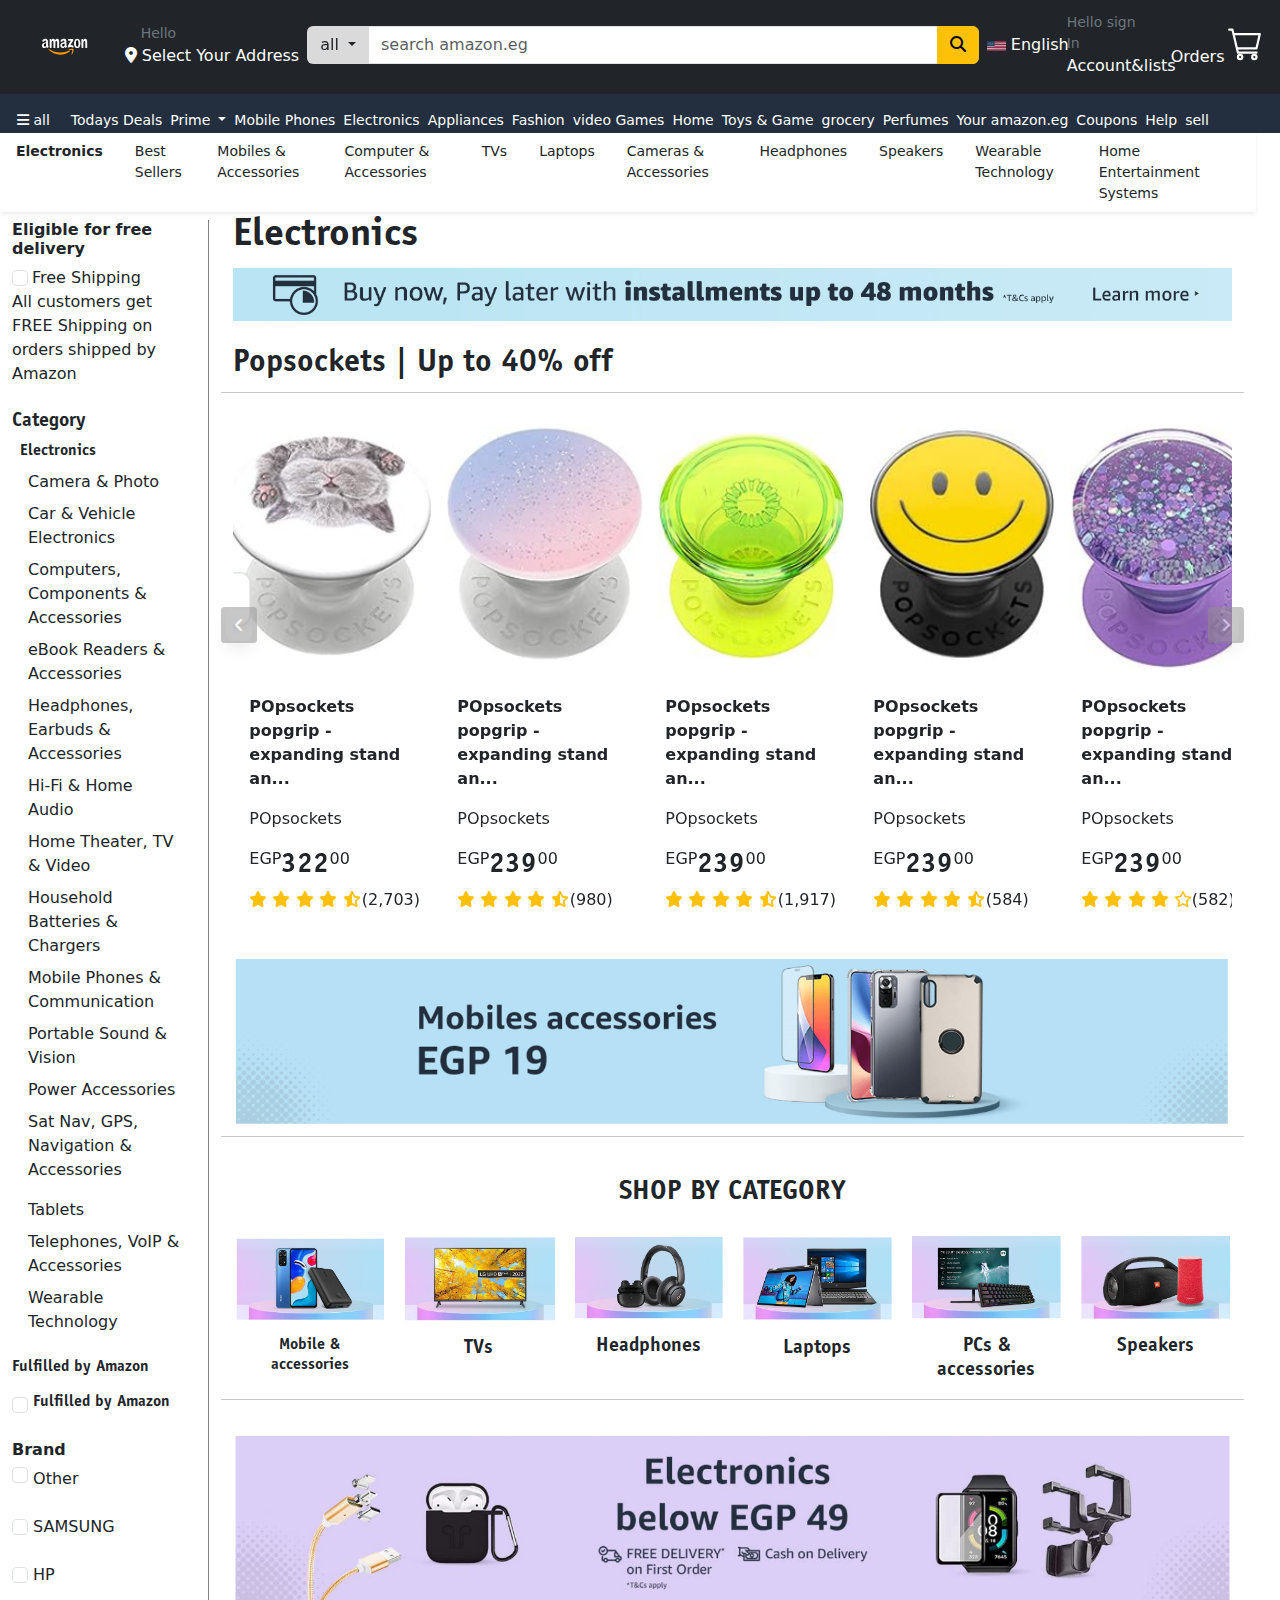
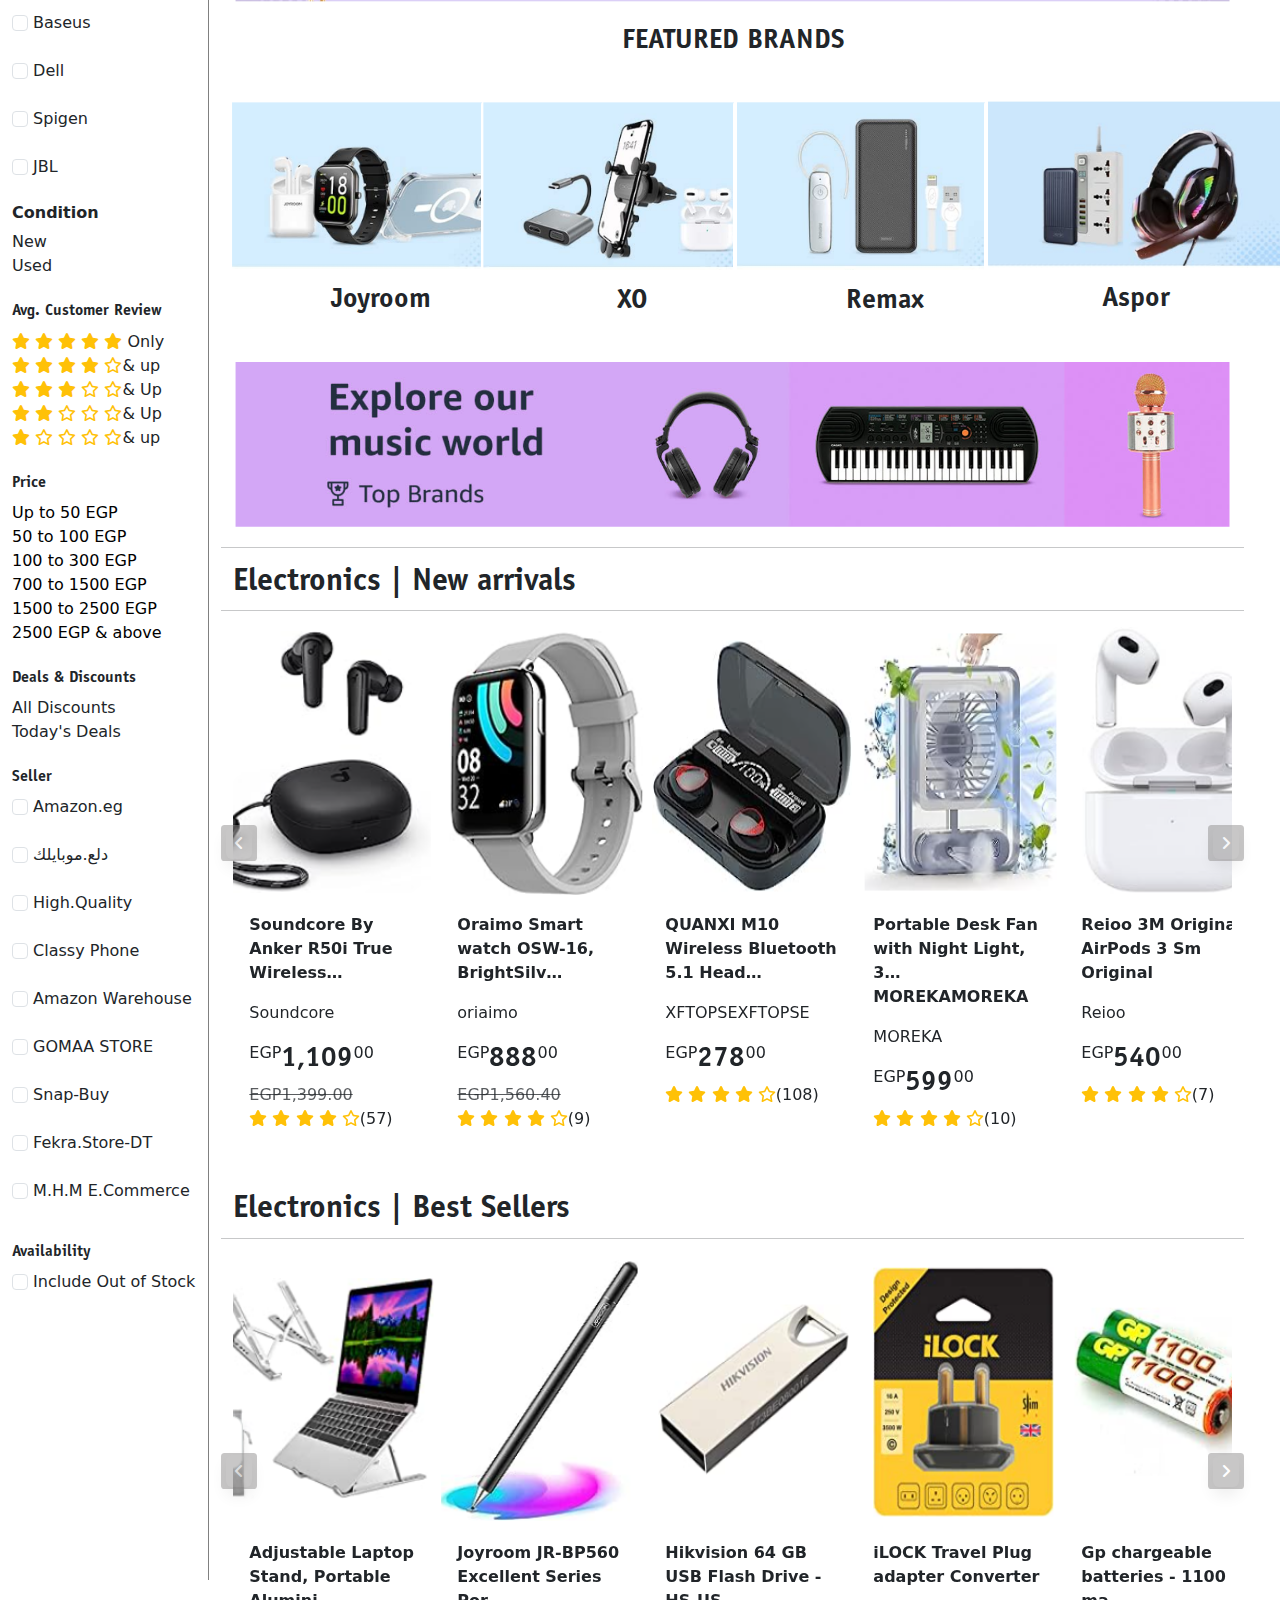
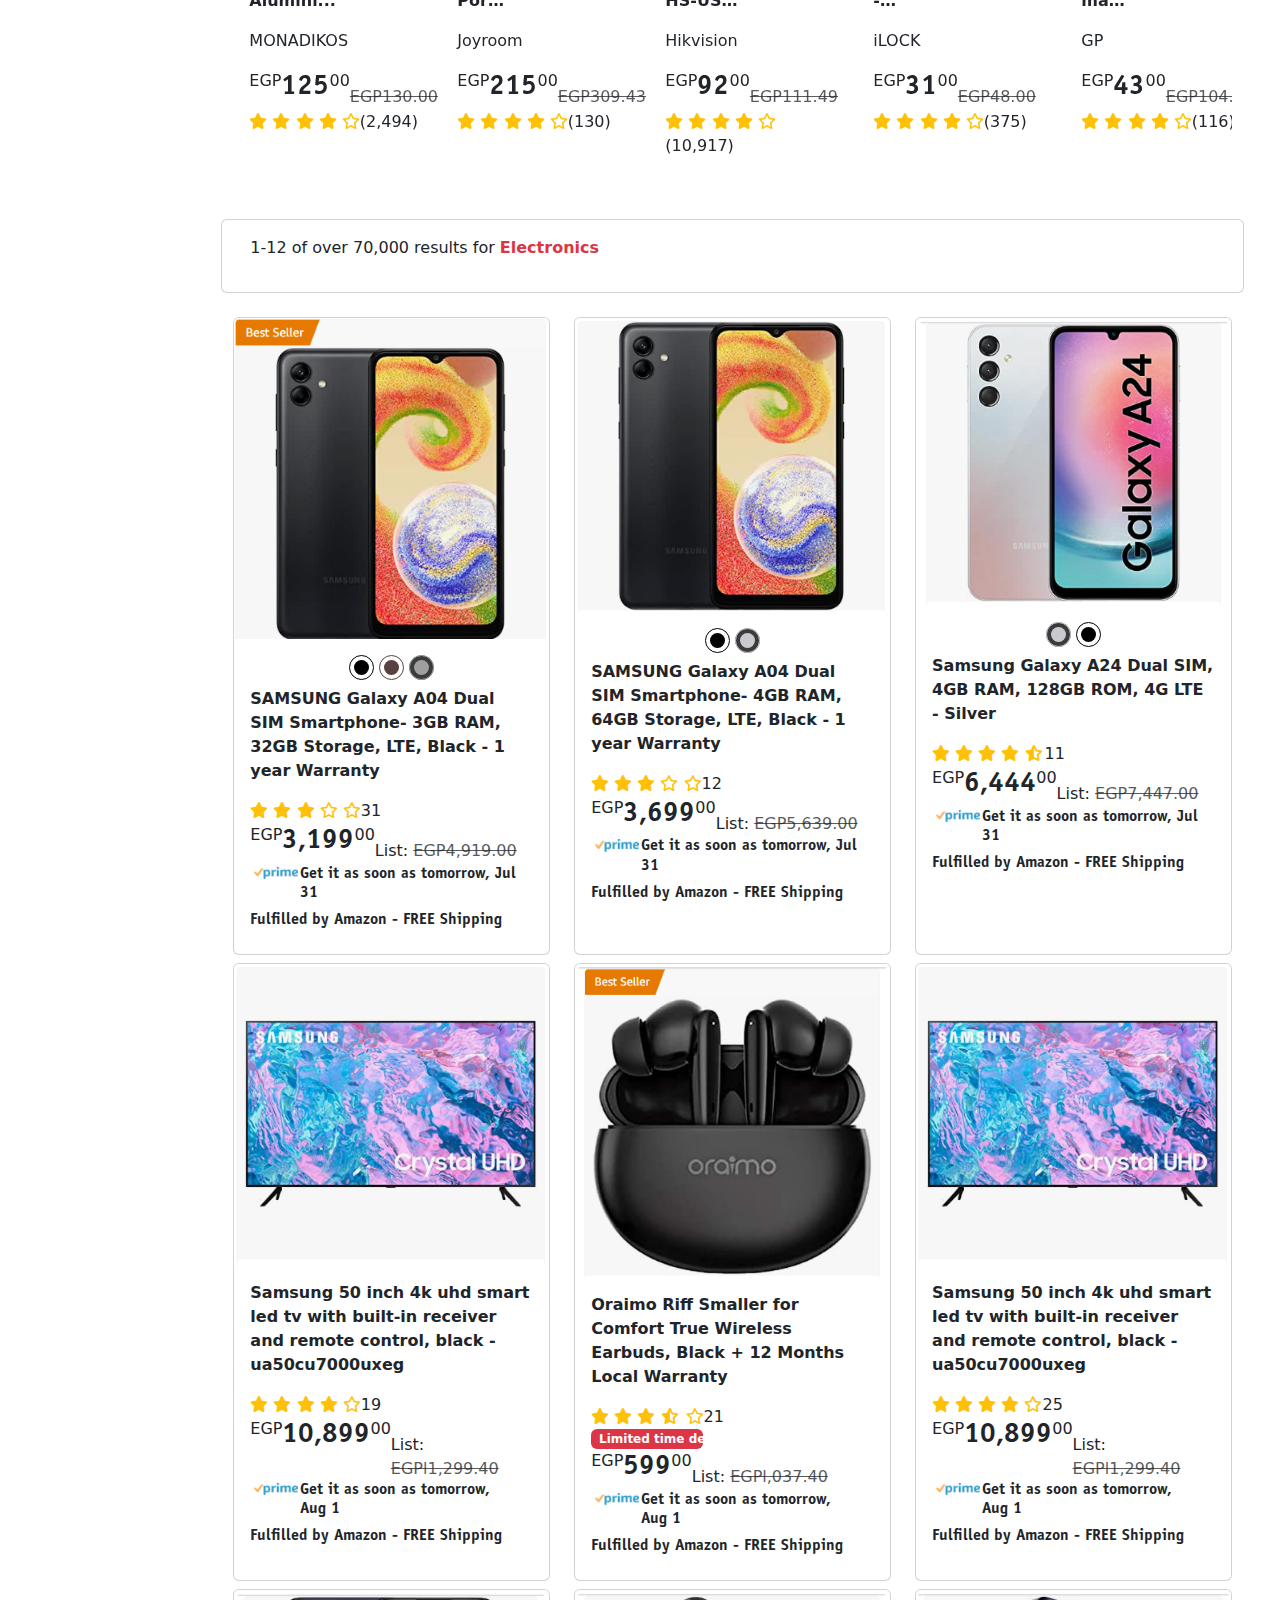
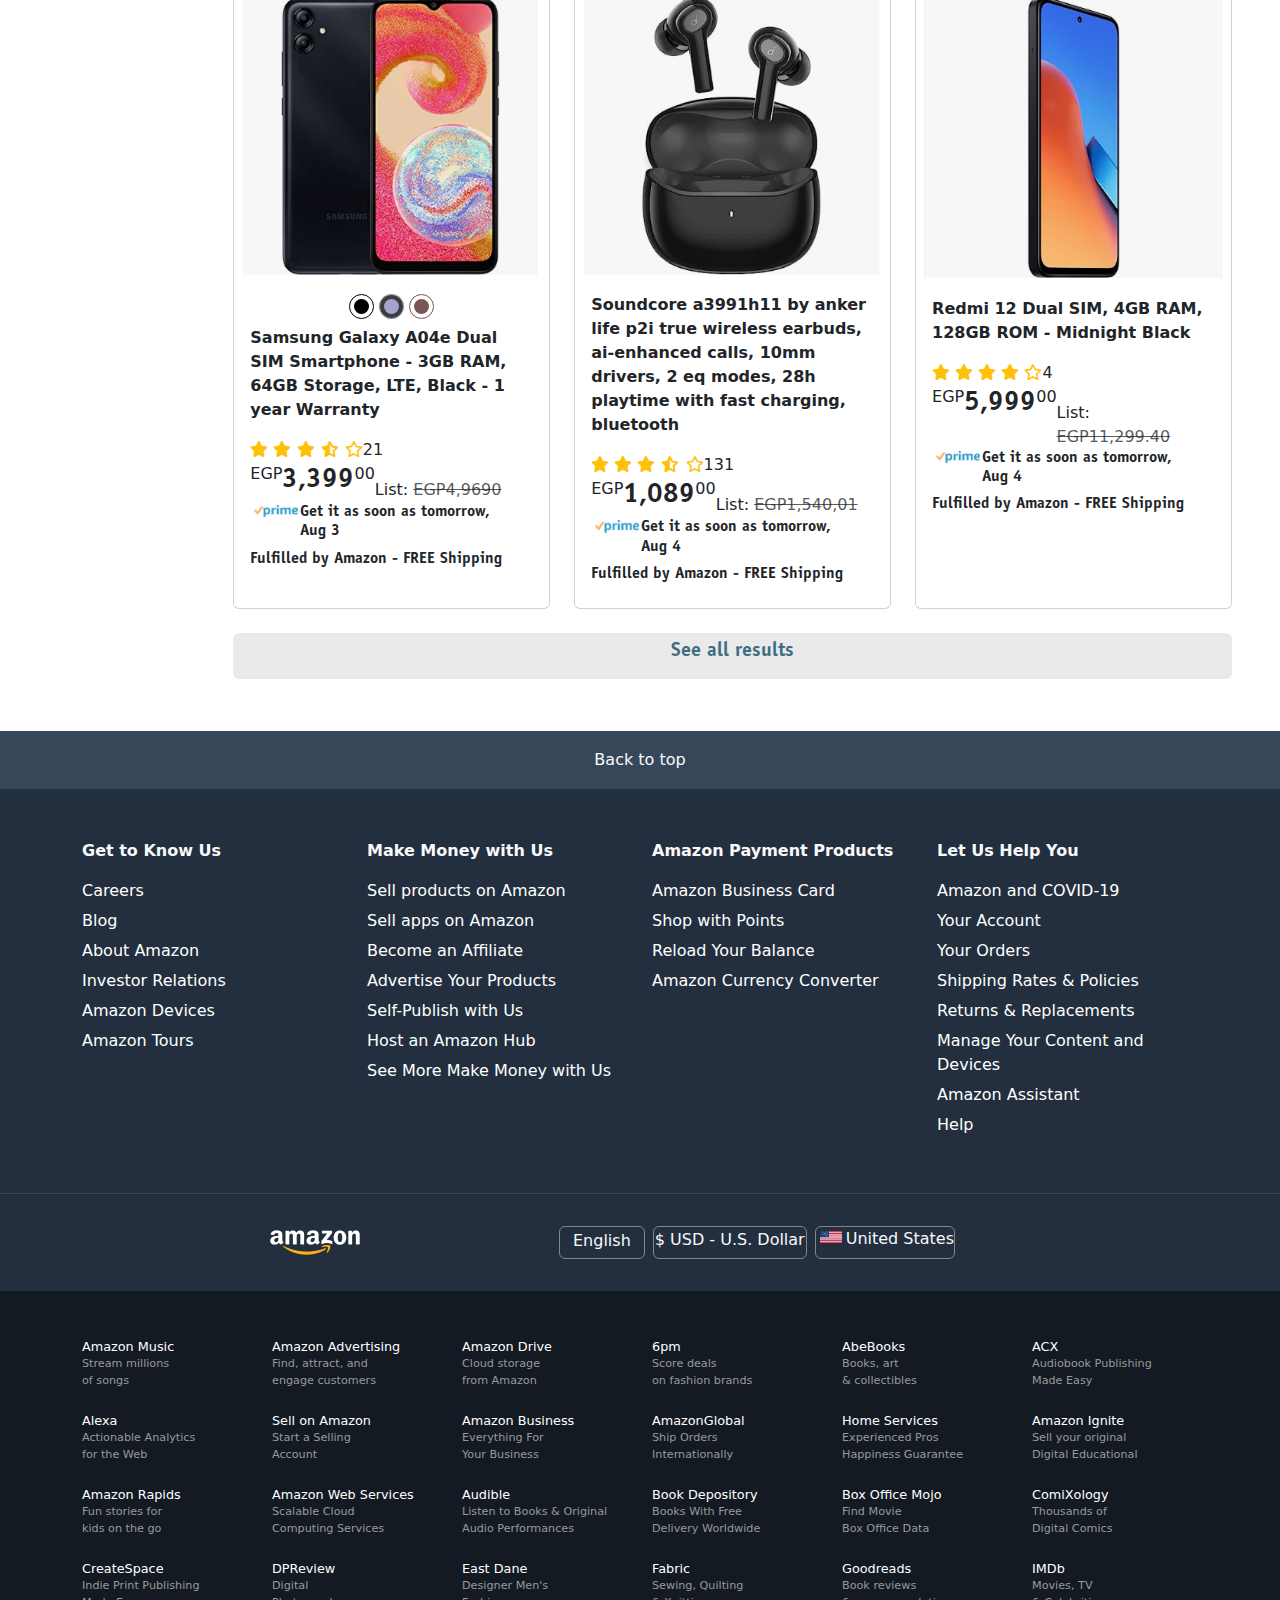
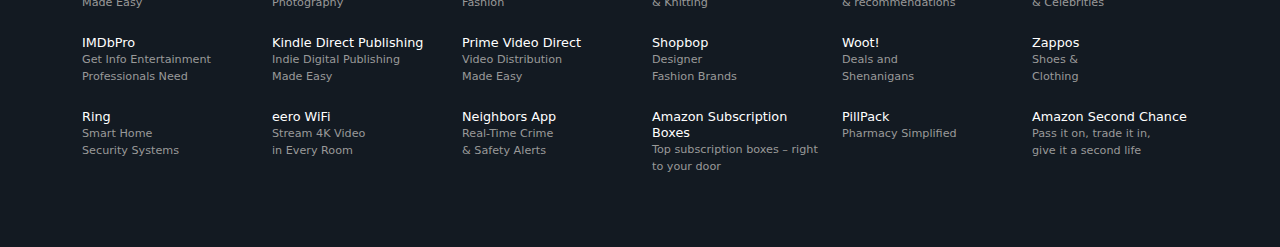
==== commit 75dc8de9: "update2 elec" ====
--- a/Electronics/index.html
+++ b/Electronics/index.html
@@ -4,7 +4,8 @@
 <head>
   <meta charset="UTF-8">
   <meta name="viewport" content="width=device-width, initial-scale=1.0">
-  <title>Document</title>
+  <title>Electronics</title>
+  <link rel="shortcut icon" type="image/png" href="../image/www.jpg">
   <link rel="stylesheet" href="../css/all.min.css"/>
   <link rel="stylesheet" href="../css/bootstrap.min.css">
   <link rel="stylesheet" href="Elec.css">
@@ -174,11 +175,19 @@
   </div>
   <div class="row container-fluid">
     <ul class="nav shadow-sm third-nav">
-      <li class="nav-item">
-        <a class="nav-link text-dark fw-bolder" href="#">Today's Deals</a>
-      </li>
-      <li class="nav-item">
-        <a class="nav-link text-dark" href="#">Coupons</a>
+      <li class="nav-item d-flex small third-nav">
+        <a class="nav-link text-dark fw-bolder" href="#">Electronics</a>
+        <a class="nav-link text-dark" href="#">Best Sellers</a>
+        <a class="nav-link text-dark" href="#">Mobiles & Accessories
+        </a>
+        <a class="nav-link text-dark" href="#">Computer & Accessories</a>
+        <a class="nav-link text-dark" href="#">TVs</a>
+        <a class="nav-link text-dark" href="#">Laptops</a>
+        <a class="nav-link text-dark" href="#">Cameras & Accessories</a>
+        <a class="nav-link text-dark" href="#">Headphones</a>
+        <a class="nav-link text-dark" href="#">Speakers</a>
+        <a class="nav-link text-dark" href="#">Wearable Technology</a>
+        <a class="nav-link text-dark" href="#">Home Entertainment Systems</a>
       </li>
     </ul>
     <!-- <div class=""></div> -->
--- a/Electronics/Elec.css
+++ b/Electronics/Elec.css
@@ -43,6 +43,9 @@
 .carousel-inner {
   display: flex;
 }
+.sideLeft{
+  display: none;
+}
 }
 
 .sideLeft{
@@ -98,6 +101,9 @@
 }
 @media screen and (max-width:802px) {
   .nav-two {
+    display: none;
+  }
+  .third-nav{
     display: none;
   }
  
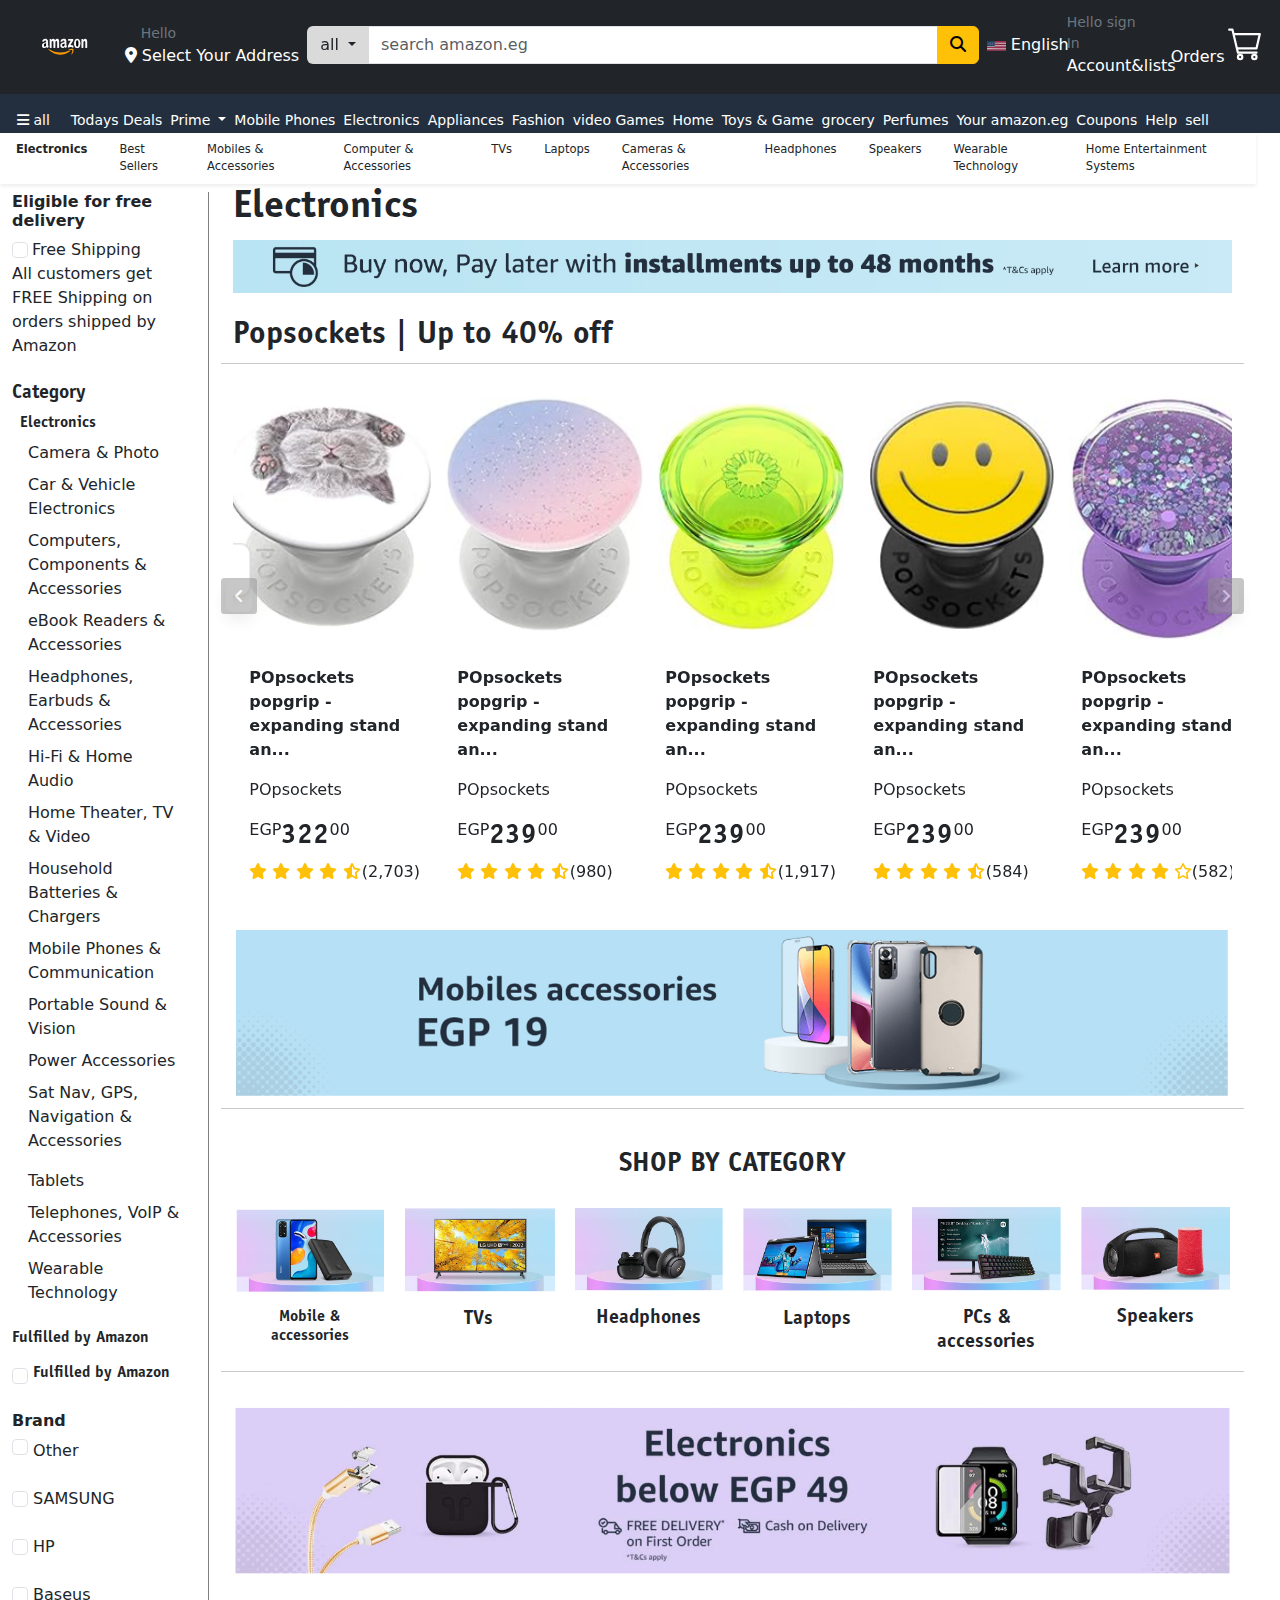
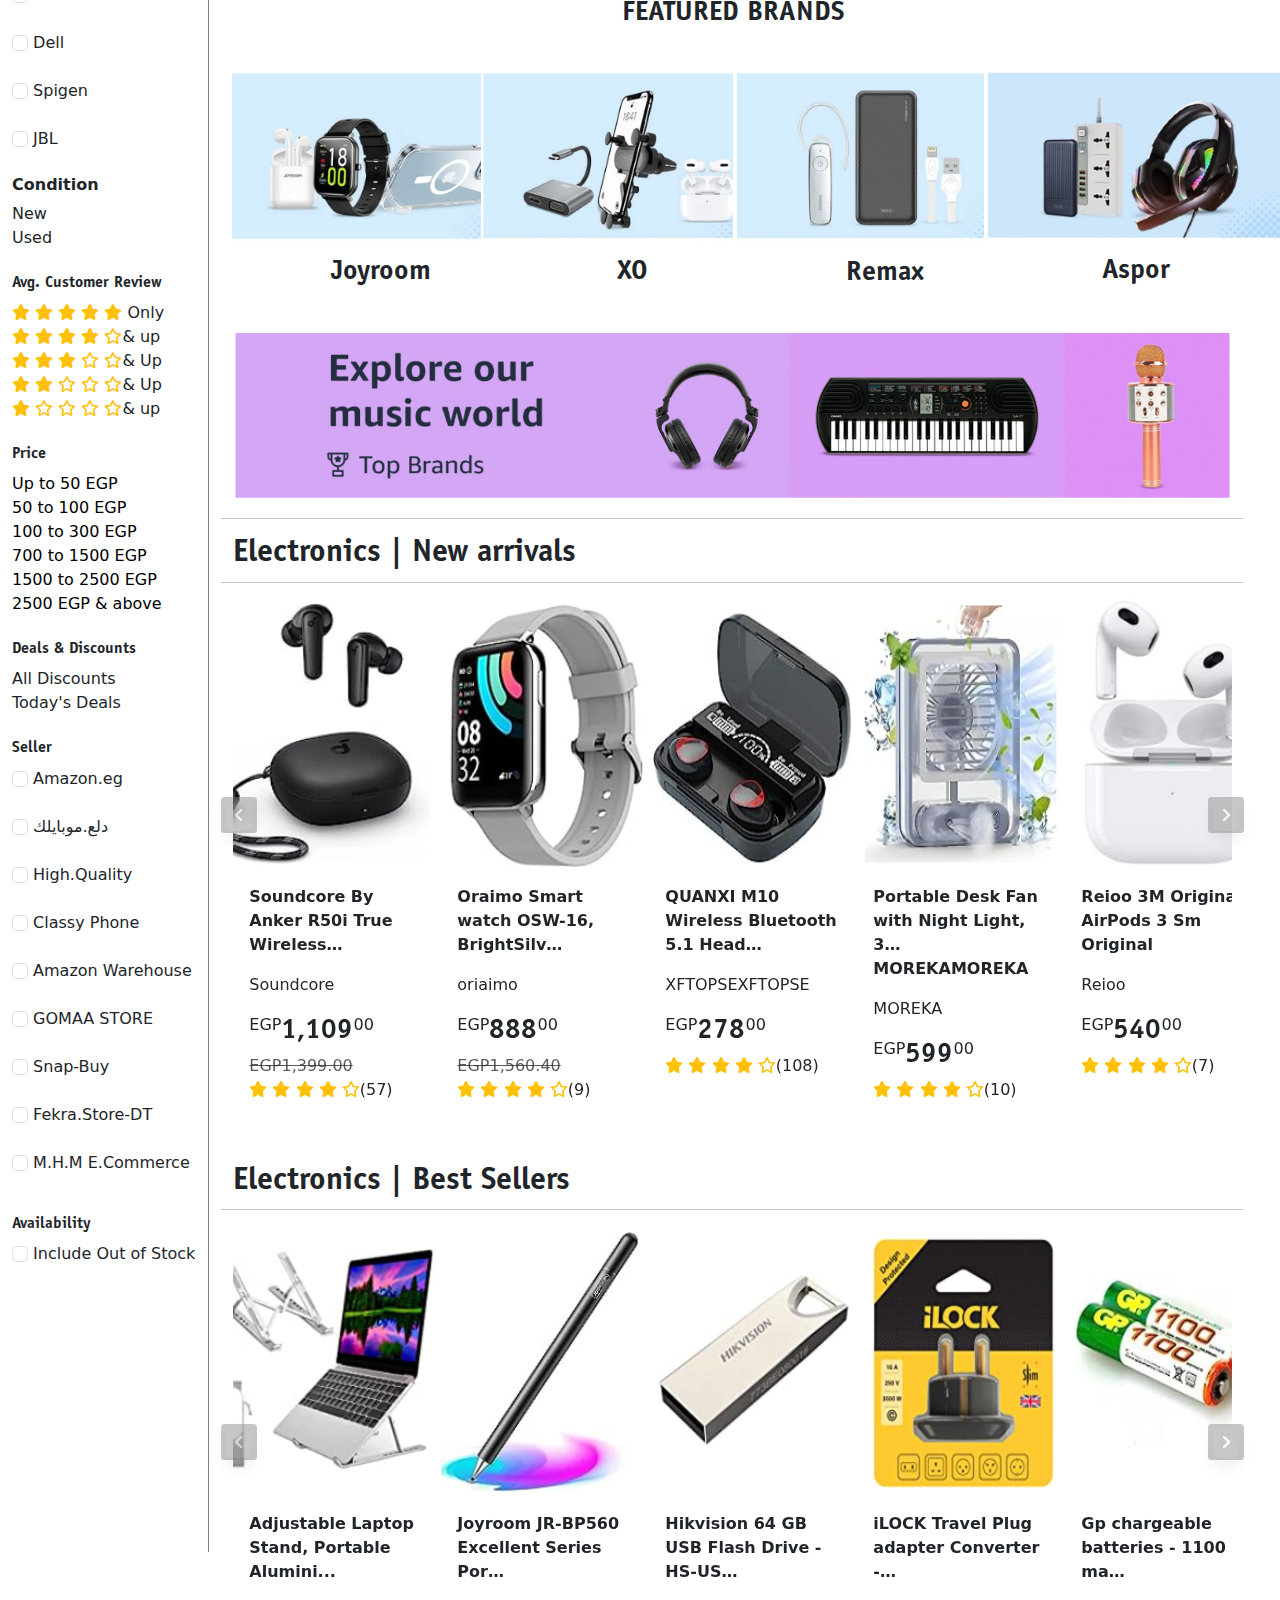
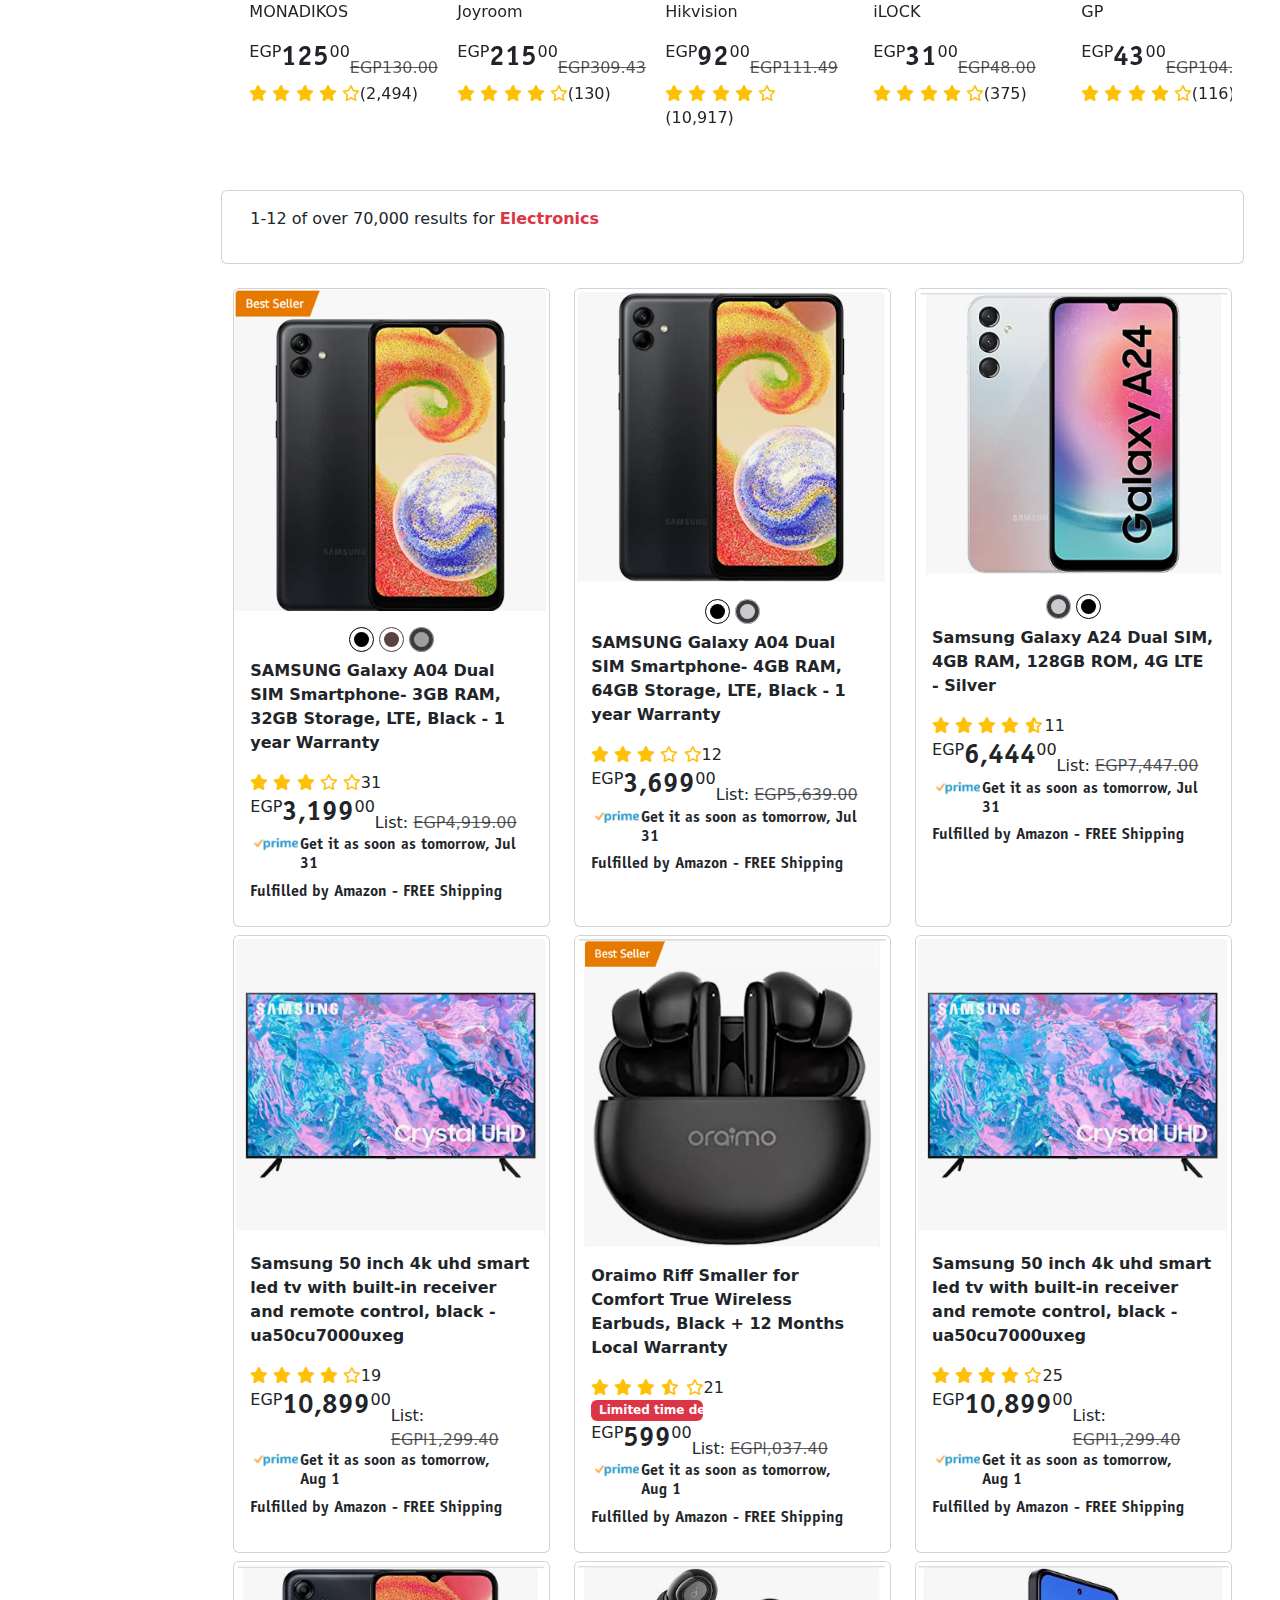
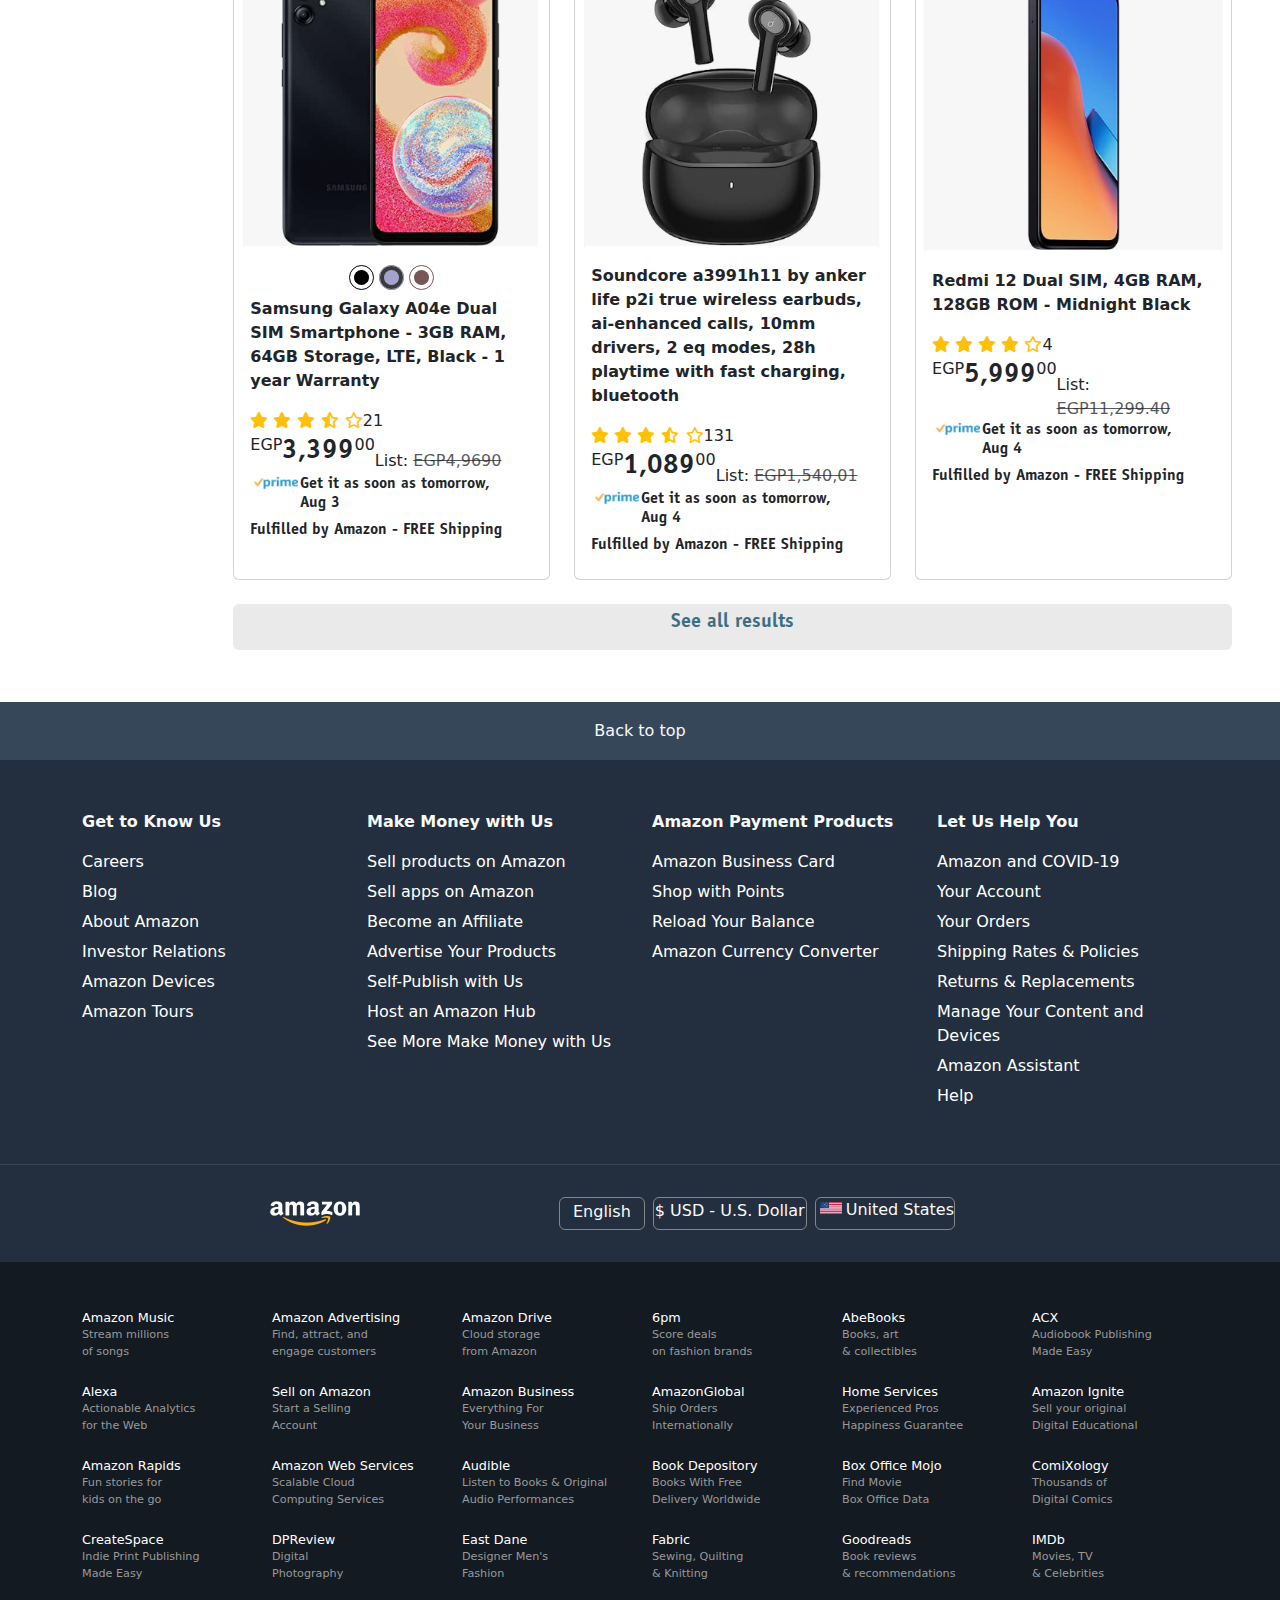
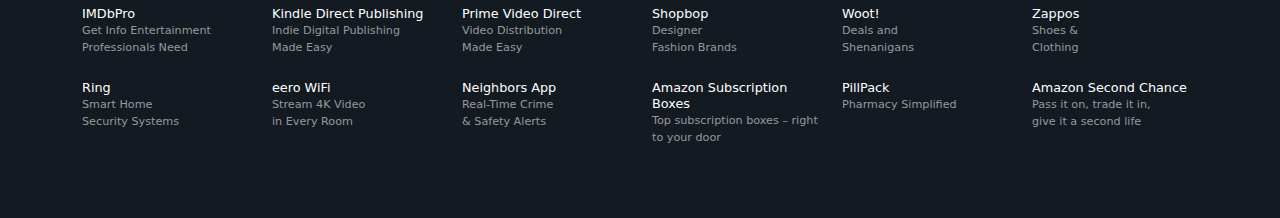
==== commit e1391403: "scroll" ====
--- a/Electronics/index.html
+++ b/Electronics/index.html
@@ -12,6 +12,7 @@
   <!-- <link rel="stylesheet" href="../css/TodaysDeals.css"> -->
   <script src="https://code.jquery.com/jquery-3.7.0.js"></script>
   <script src="../js/bootstrap.bundle.min.js" defer></script>
+  
 </head>
 
 <body>
--- a/Electronics/Elec.css
+++ b/Electronics/Elec.css
@@ -25,7 +25,10 @@
   display: flex;
 }
 }
-
+body{
+  overflow: hidden;
+}
+ 
 .carousel-item .card {
 height: 60vh;
 border: 0;
@@ -87,6 +90,9 @@
   font-size: 14px;
   padding: 4px;
 }
+.third-nav{
+font-size: 0.9vw ;
+}
 @media screen and (max-width:992px) {
   .nav-two {
       padding: 5px  !important;
@@ -103,11 +109,17 @@
   .nav-two {
     display: none;
   }
+  
+ 
+}
+@media screen and (max-width:1010px) {
   .third-nav{
     display: none;
   }
  
-}
+ 
+}
+
 
 /* footer */
 :root {
--- a/css/TodaysDeals.css
+++ b/css/TodaysDeals.css
@@ -1,35 +1,225 @@
-*{
-padding: 0px;
-margin: 0px;
-}
-.nav-page:hover{
+* {
+    padding: 0px;
+    margin: 0px;
+}
+
+.navbar-brand {
+    width: 131.917px;
+    height: 50px;
+}
+
+.navbar-brand>img {
+    width: 100%;
+    height: 80%;
+}
+
+.firstNavBar {
+    background-color: #131921;
+    height: 60px;
+}
+
+.nav-item {
+    color: #fff;
+}
+
+.nav-item:hover {
     border: 1px solid white;
-}
-.logo-image{
-    max-height: 50px;
-}
-.seachBar-dropDown{
-    background-color: #dadada;
-}
-.seachBar-dropDown:hover{
-    background-color: #dadada;
-}
-.Lang-Flags{
-    object-fit: fit;
-    max-height: 10px;
-}
-.pic-lang::after{
-display: none;
-}
-.nav-two{
+    color: #fff;
+    cursor: pointer;
+}
+
+.nav-item2 {
+    width: 86.227px;
+    height: 50px;
+}
+
+.nav-item3 {
+    width: 930.266px;
+    height: 60px;
+}
+
+.nav-item3>searchbar {
+    width: 100%;
+    height: 70%;
+}
+
+.nav-item3:hover {
+    border: none;
+    color: #fff;
+    cursor: pointer;
+}
+
+.nav-item4 {
+    width: 72.9833px;
+    height: 50px;
+}
+
+.nav-item4>.dropdown {
+    width: 70%;
+    height: 50%;
+
+}
+
+.dropdown img {
+    width: 50%;
+    height: 50%;
+}
+
+.dropdown-item>img {
+    width: 10%;
+}
+
+.dropdown span,
+.dropdown button {
+    color: #fff;
+}
+
+.nav-item5 {
+    width: 131.133px;
+    height: 50px;
+}
+
+.nav-item6 {
+    width: 62.45px;
+    height: 50px;
+}
+
+.nav-item7 {
+    width: 83.6167px;
+    height: 50px;
+}
+
+.nav-item7 img {
+    width: 60px;
+    height: 40px;
+}
+
+@media screen and (max-width: 1530px) {
+    .nav-item span {
+        font-size: 1vw !important;
+    }
+
+    .navbar-brand {
+        width: 8vw;
+    }
+
+    .navbar-brand>img {
+        width: 100%;
+        height: 80%;
+    }
+
+    .firstNavBar {
+        background-color: #131921;
+        height: 60px;
+    }
+
+    .nav-item2 {
+        width: 5vw;
+        height: 50px
+    }
+
+    .nav-item3 {
+        width: 60vw;
+        height: 50px;
+    }
+
+    .nav-item4 {
+        display: none !important;
+    }
+
+    .nav-item5 {
+        width: 16vw;
+        height: 50px;
+    }
+
+    .nav-item6 {
+        display: none !important;
+    }
+
+    .nav-item7 {
+        width: 8vw;
+        height: 50px;
+    }
+}
+
+@media screen and (max-width:450px) {
+    .nav-item span {
+        font-size: 1vw !important;
+    }
+
+    .navbar-brand {
+        width: 20vw;
+        height: 50px;
+    }
+
+    .navbar-brand>img {
+        width: 100%;
+        height: 80%;
+    }
+
+    .firstNavBar {
+        background-color: #131921;
+        height: 60px;
+    }
+
+    .nav-item2 {
+        display: none !important;
+    }
+
+    .nav-item3 {
+        width: 80vw;
+        height: 50px;
+    }
+
+    .nav-item4 {
+        display: none !important;
+    }
+
+    .nav-item5 {
+        display: none !important;
+    }
+
+    .nav-item6 {
+        display: none !important;
+    }
+
+    .nav-item7 {
+        display: none !important;
+    }
+}
+
+.nav-two {
     background-color: #232f3e;
     height: 39px;
 }
-.secondNavItem{
-    font-size: 0.9rem;
+
+.secondNavItem {
+    font-size: 1vw;
     color: white;
-}
-
+    padding: 4px;
+    box-sizing: border-box;
+}
+
+@media screen and (max-width:992px) {
+    .nav-two {
+        padding: 5px !important;
+        box-sizing: border-box;
+    }
+
+    .nav-two a,
+    .nav-two .btn {
+        font-size: 11px !important;
+        padding: 3px 1px 3px 0px !important;
+
+    }
+}
+
+@media screen and (max-width:802px) {
+    .nav-two {
+        display: none;
+    }
+
+}
 
 .third-nav {
     background-color: #fafafa;
@@ -131,36 +321,12 @@
     .leftSide span {
         font-size: 12px;
     }
-    .controlButtons>a,.controlButtons>i{
+
+    .controlButtons>a,
+    .controlButtons>i {
         font-size: small;
         padding: 8px;
     }
-}
-.nav-two {
-    padding: 4px;
-}
-
-.nav-two a,.nav-two .btn{
-    font-size: 14px;
-    padding: 4px;
-}
-@media screen and (max-width:992px) {
-    .nav-two {
-        padding: 5px  !important;
-        box-sizing: border-box;
-    }
-   
-    .nav-two a,.nav-two .btn{
-        font-size: 11px !important;
-        padding: 3px 1px 3px 0px !important;
-
-    }
-}
-@media screen and (max-width:802px) {
-    .nav-two {
-      display: none;
-    }
-   
 }
 
 /* footer */
@@ -277,24 +443,25 @@
     color: white;
 }
 
-.card-title{
+.card-title {
     font-size: 17px;
     font-weight: 600;
 }
+
 /* Extra small devices (phones, 600px and down) */
 @media only screen and (max-width: 600px) {
-    .transform-x{
+    .transform-x {
         transform: translateY(-30px);
     }
 }
 
 /* Small devices (portrait tablets and large phones, 600px and up) */
 @media only screen and (min-width: 600px) {
-    .transform-x{
-        transform: translateY(-50px)  ;
-        -webkit-transform: translateY(-50px)  ;
-        -moz-transform: translateY(-50px)  ;
-        -ms-transform: translateY(-50px)  ;
-        -o-transform: translateY(-50px)  ;
-}
+    .transform-x {
+        transform: translateY(-50px);
+        -webkit-transform: translateY(-50px);
+        -moz-transform: translateY(-50px);
+        -ms-transform: translateY(-50px);
+        -o-transform: translateY(-50px);
+    }
 }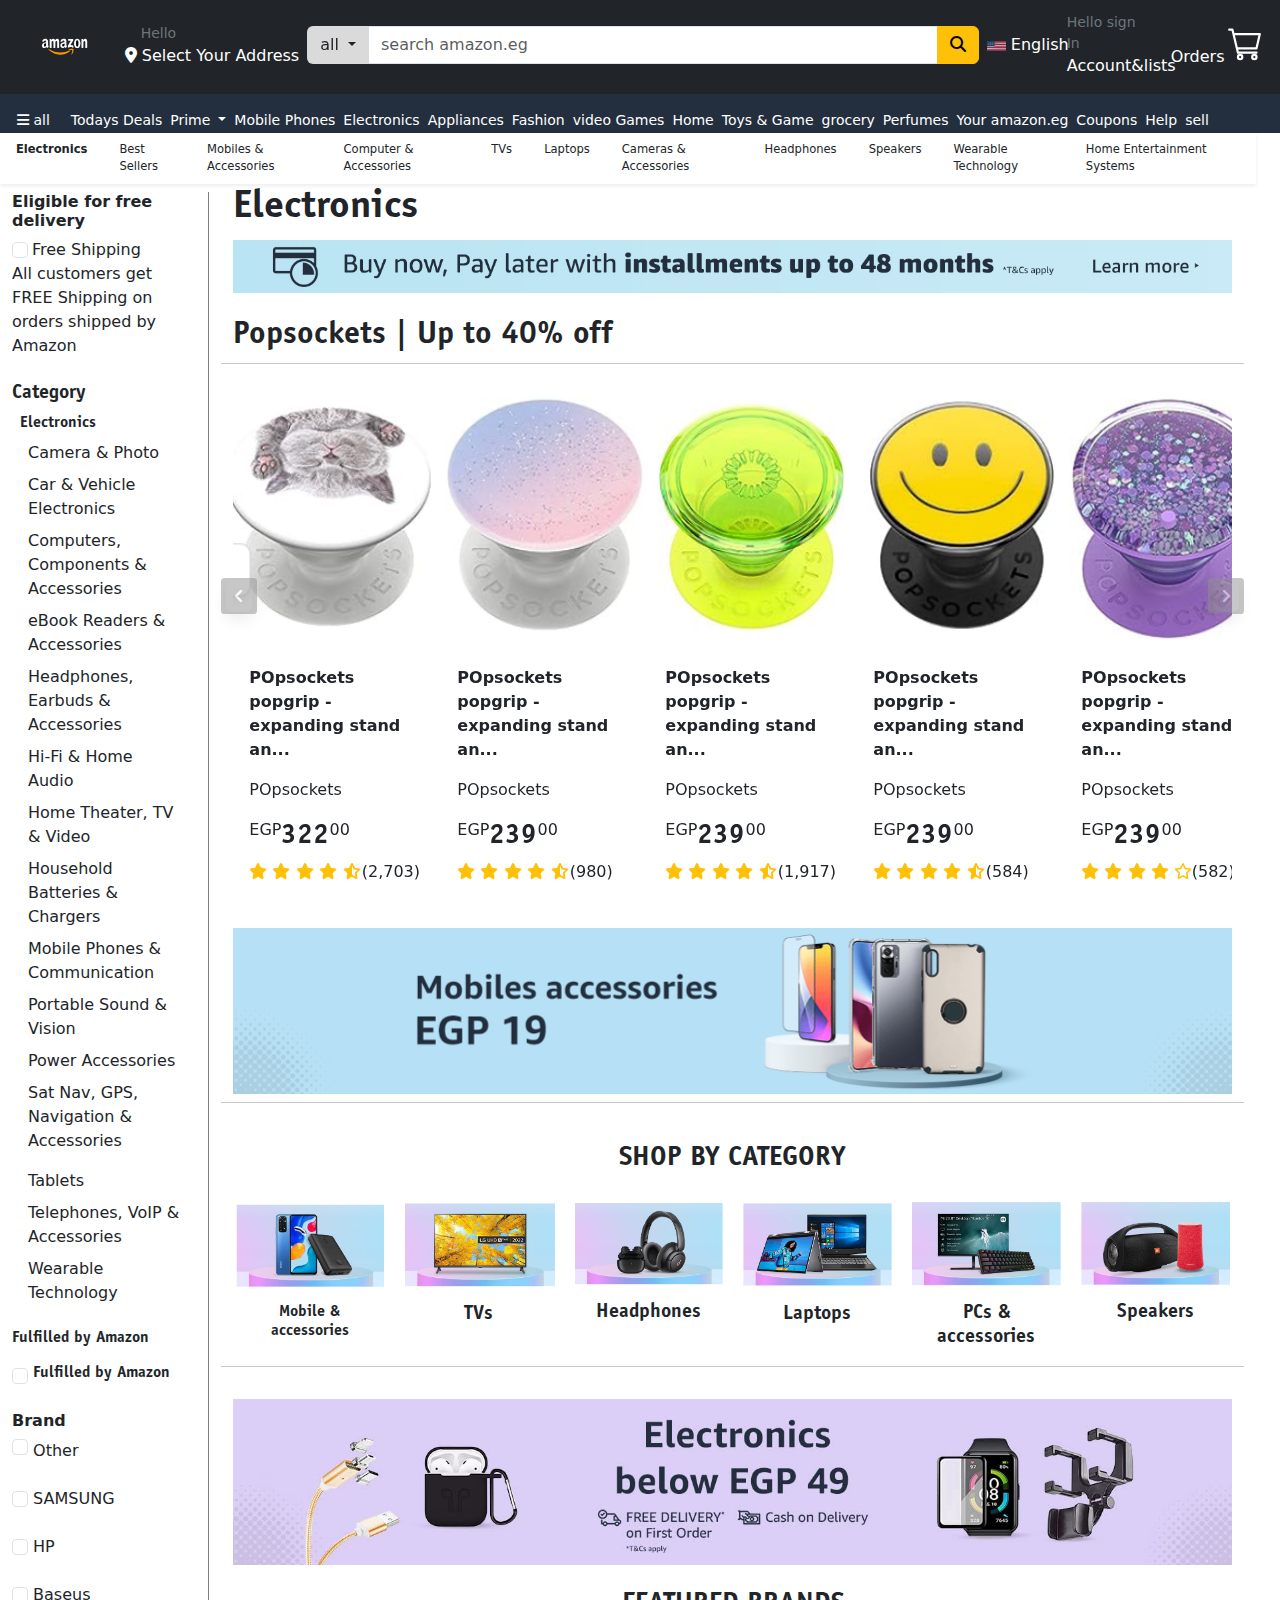
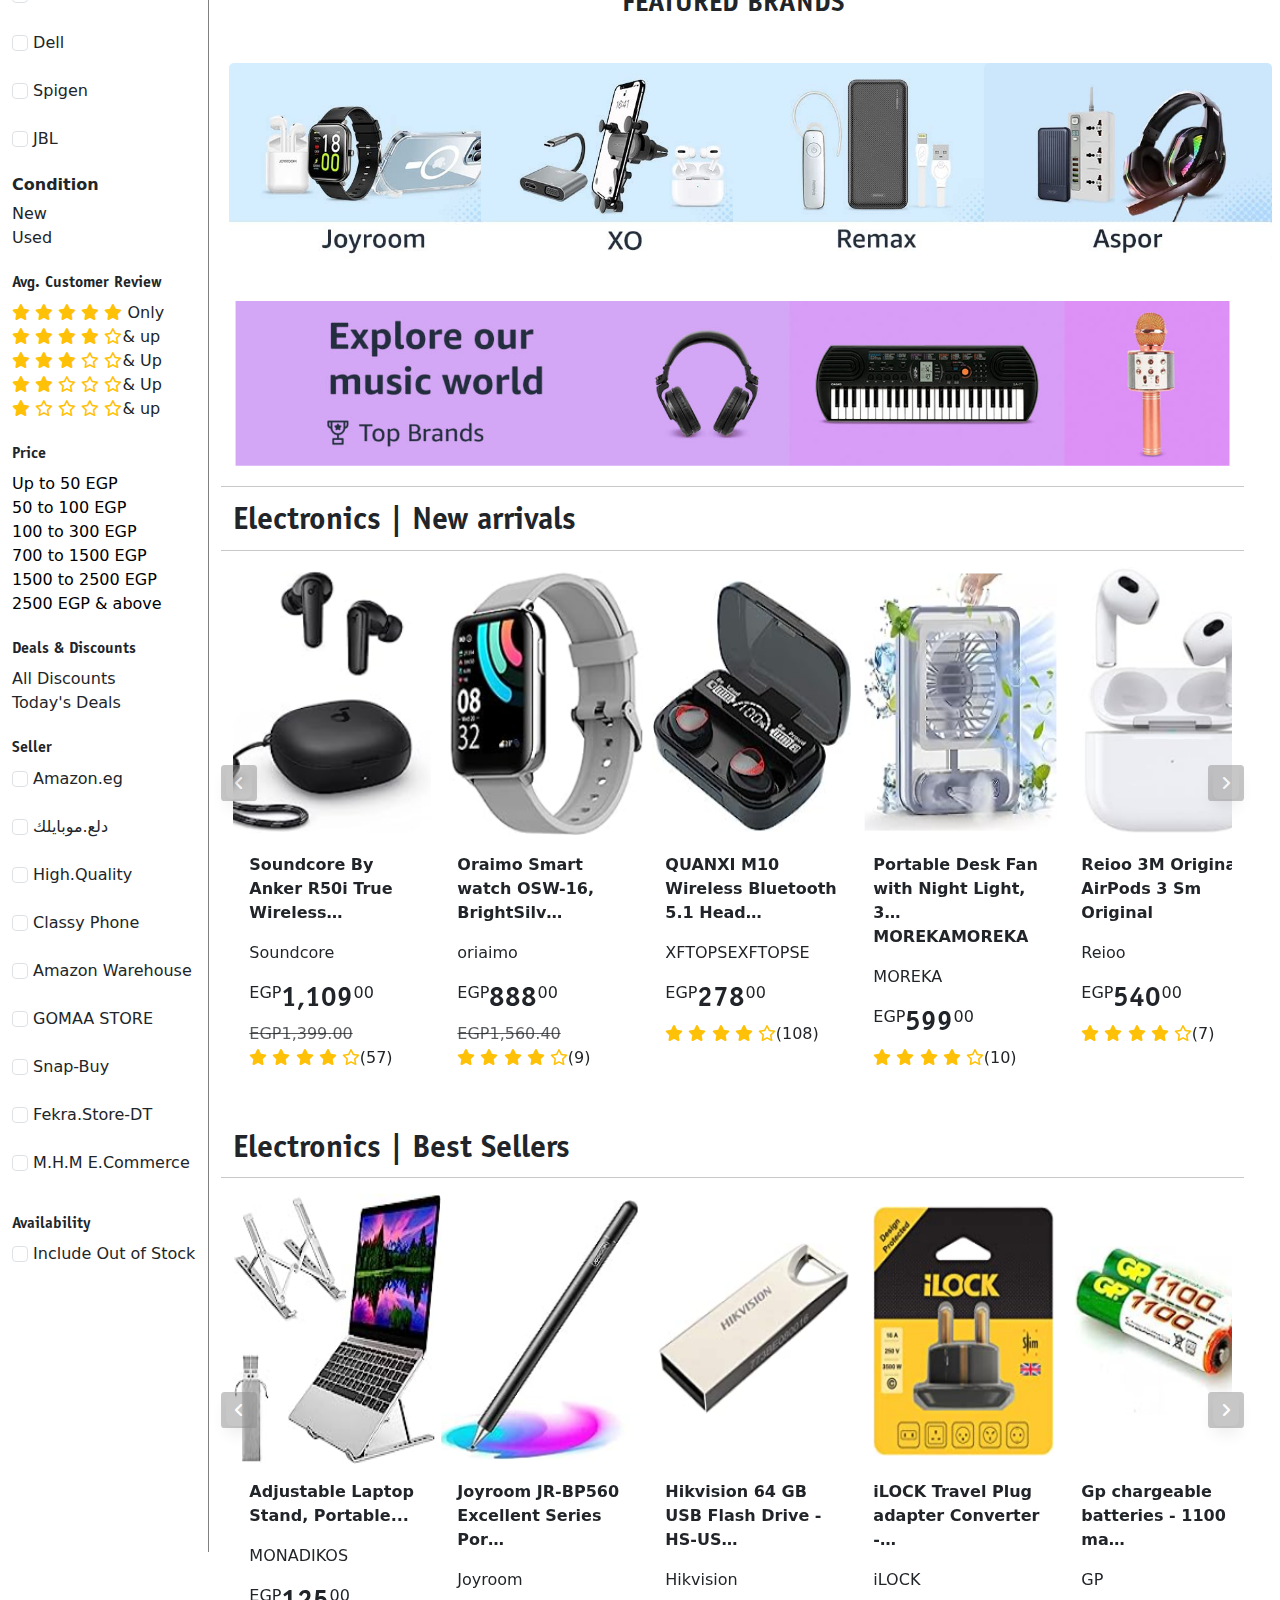
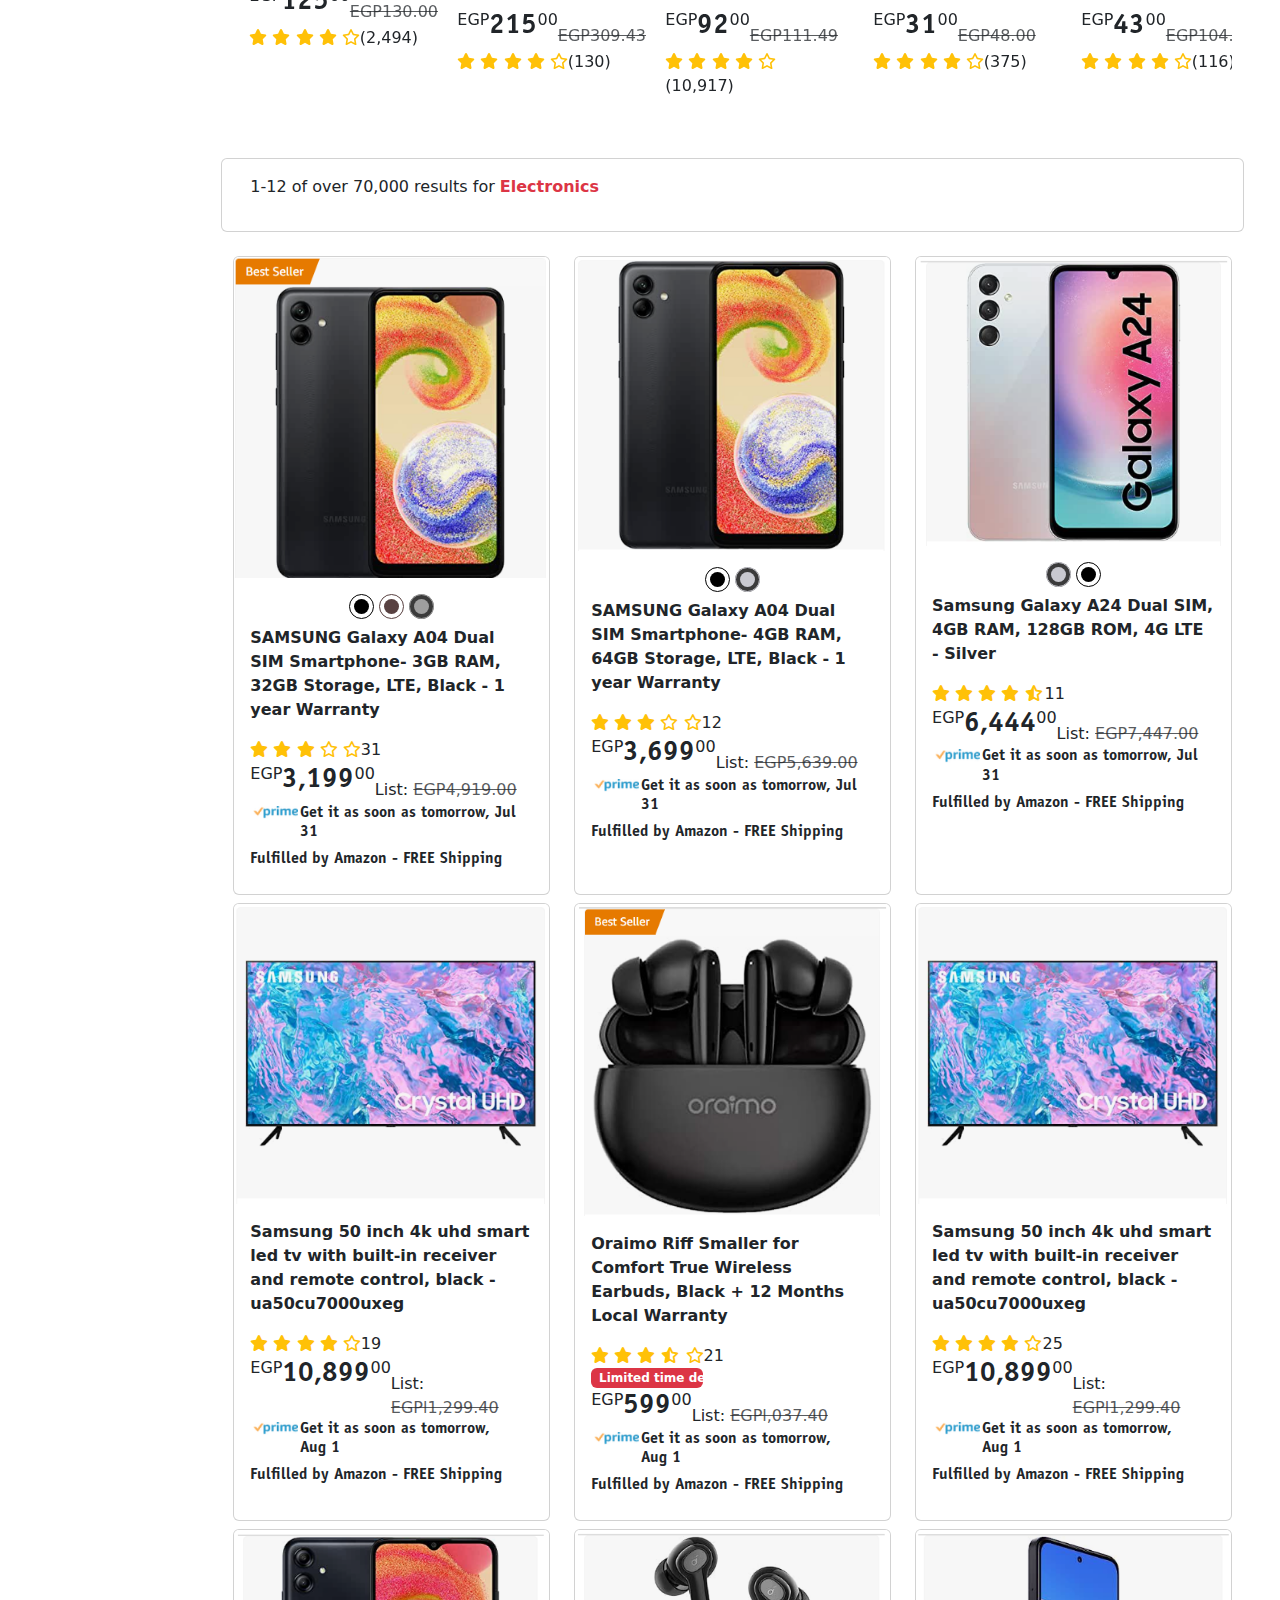
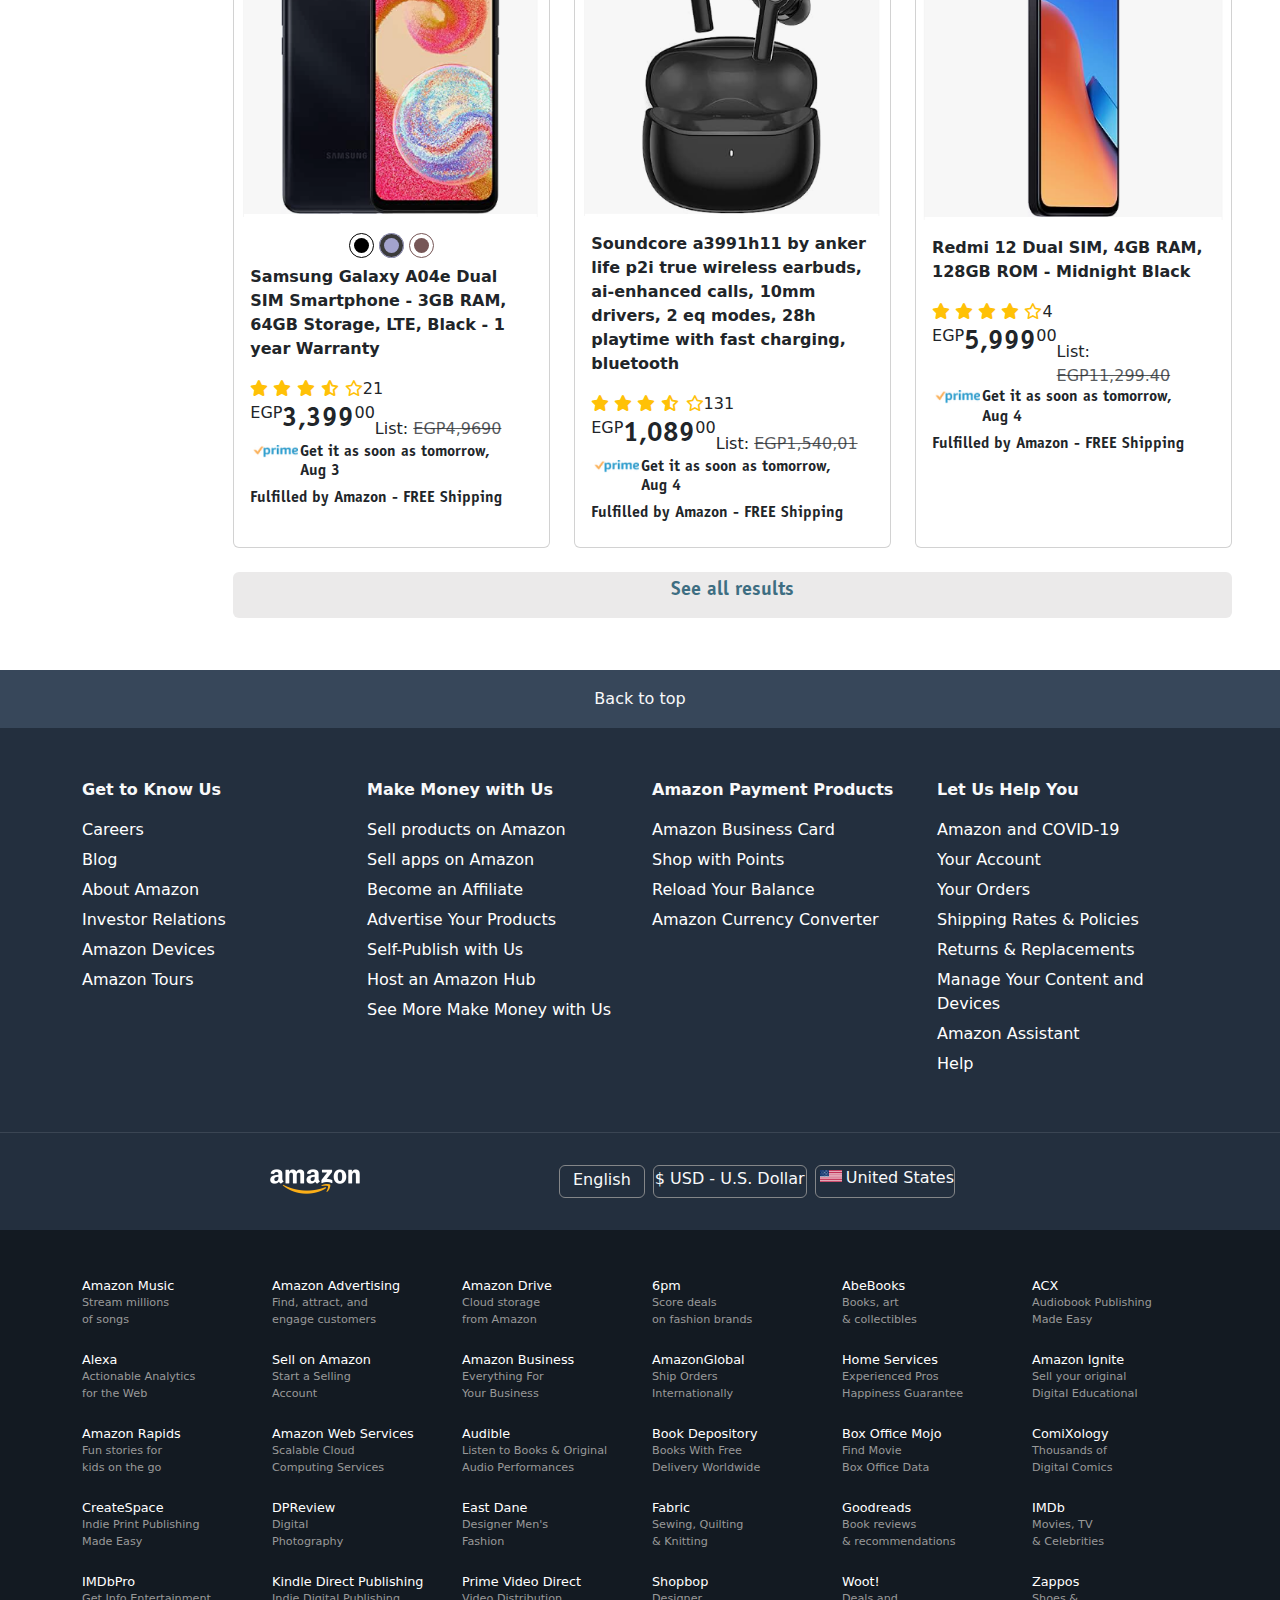
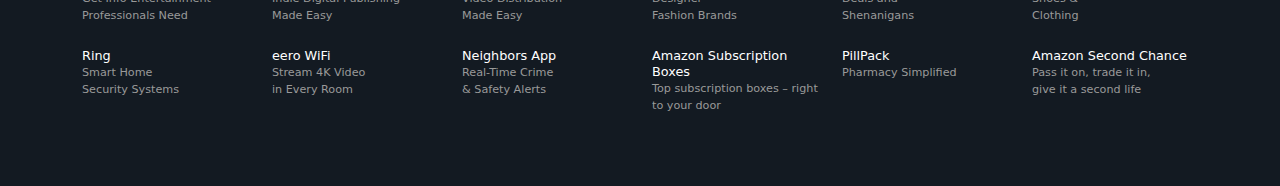
==== commit 4e41c2e0: "update 4" ====
--- a/Electronics/index.html
+++ b/Electronics/index.html
@@ -355,11 +355,11 @@
   <div class="container">
     <div class="row">
       <h1>Electronics</h1>
-      <!-- <img src="./Sources/5.PNG" class="img-fluid" alt="..."> -->
+      <!-- <img src="./Sources/2x.jpg" class="img-fluid" alt="..."> -->
       <img src="./Sources/XCM_.jpg" class="img-fluid" alt="...">
       <!-- <img src="./Sources/6.PNG" class=" mt-3 img-fluid" alt="..."> -->
       <h2 class="mt-4">Popsockets | Up to 40% off</h2><hr>
-      <div id="carouselExampleControls" class="carousel" data-bs-ride="false">
+       <div id="carouselExampleControls" class="carousel" data-bs-ride="false">
         <div class="carousel-inner">
           <div class="carousel-item active">
             <div class="card" style="width:  13rem;">
@@ -604,39 +604,39 @@
           </div>
         </div>
         <hr>
-        <img src="./Sources/8.PNG" class="mt-3 img-fluid">
+        <img src="./Sources/8.jpg" class="mt-3 img-fluid">
         <h3 class="mt-4 text-center">FEATURED BRANDS</h1>
           <div class="row row-cols-1 row-cols-md-2 row-cols-lg-4 g-3">
         <div class="col">
-          <div class="card  border-0" style="width: 19rem;">
-            <img src="./Sources/88.PNG" class="card-img-top">
+          <div class="card  border-0" style="width: 18rem;">
+            <img src="./Sources/88.jpg" class="card-img-top">
             <div class="card-body">
-              <h3 class="card-text text-center">Joyroom</h4>
+              <!-- <h3 class="card-text text-center">Joyroom</h4> -->
             </div>
           </div></div>
           <div class="col">
-          <div class="card  border-0" style="width: 19rem;">
-            <img src="./Sources/77.PNG" class="card-img-top">
+          <div class="card  border-0" style="width: 18rem;">
+            <img src="./Sources/77.jpg" class="card-img-top">
             <div class="card-body">
-              <h3 class="card-text text-center">XO</h4>
+              <!-- <h3 class="card-text text-center">XO</h4> -->
             </div>
           </div></div>
           <div class="col">
-          <div class="card  border-0" style="width: 19rem;">
-            <img src="./Sources/99.PNG" class="card-img-top">
+          <div class="card  border-0" style="width: 18rem;">
+            <img src="./Sources/99.jpg" class="card-img-top">
             <div class="card-body">
-              <h3 class="card-text text-center">Remax</h4>
+              <!-- <h3 class="card-text text-center">Remax</h4> -->
             </div>
           </div></div>
           <div class="col">
-          <div class="card  border-0" style="width: 19rem;">
-            <img src="./Sources/12.PNG" class="card-img-top">
+          <div class="card  border-0" style="width: 18rem;">
+            <img src="./Sources/12.jpg" class="card-img-top">
             <div class="card-body">
-              <h3 class="card-text text-center">Aspor</h4>
+              <!-- <h3 class="card-text text-center">Aspor</h4> -->
             </div>
           </div></div>
         </div>
-        <img src="./Sources/9.PNG" class="mt-4 img-fluid"><hr class="mt-3">
+        <img src="./Sources/9.PNG" class="mt-2 img-fluid"><hr class="mt-3">
 <h2>Electronics | New arrivals</h2><hr>
 <div id="carouselExampleControls1" class="carousel" data-bs-ride="false">
   <div class="carousel-inner">
@@ -840,10 +840,10 @@
   <div class="carousel-inner">
     <div class="carousel-item active">
       <div class="card" style="width:  13rem;">
-        <img src="./Sources/111.PNG" class="card-img-top" alt="...">
+        <img src="./Sources/111.jpg" class="card-img-top" alt="...">
         <div class="card-body">
           <p class="card-text fw-bolder">
-            Adjustable Laptop Stand, Portable Alumini...
+            Adjustable Laptop Stand, Portable...
             </p>
           <p>MONADIKOS</p>
           <div class="d-flex">EGP<sub><h3>125</h3></sub>00 
--- a/Electronics/Elec.css
+++ b/Electronics/Elec.css
@@ -26,9 +26,9 @@
 }
 }
 body{
-  overflow: hidden;
-}
- 
+  overflow-x: hidden;
+}
+
 .carousel-item .card {
 height: 60vh;
 border: 0;
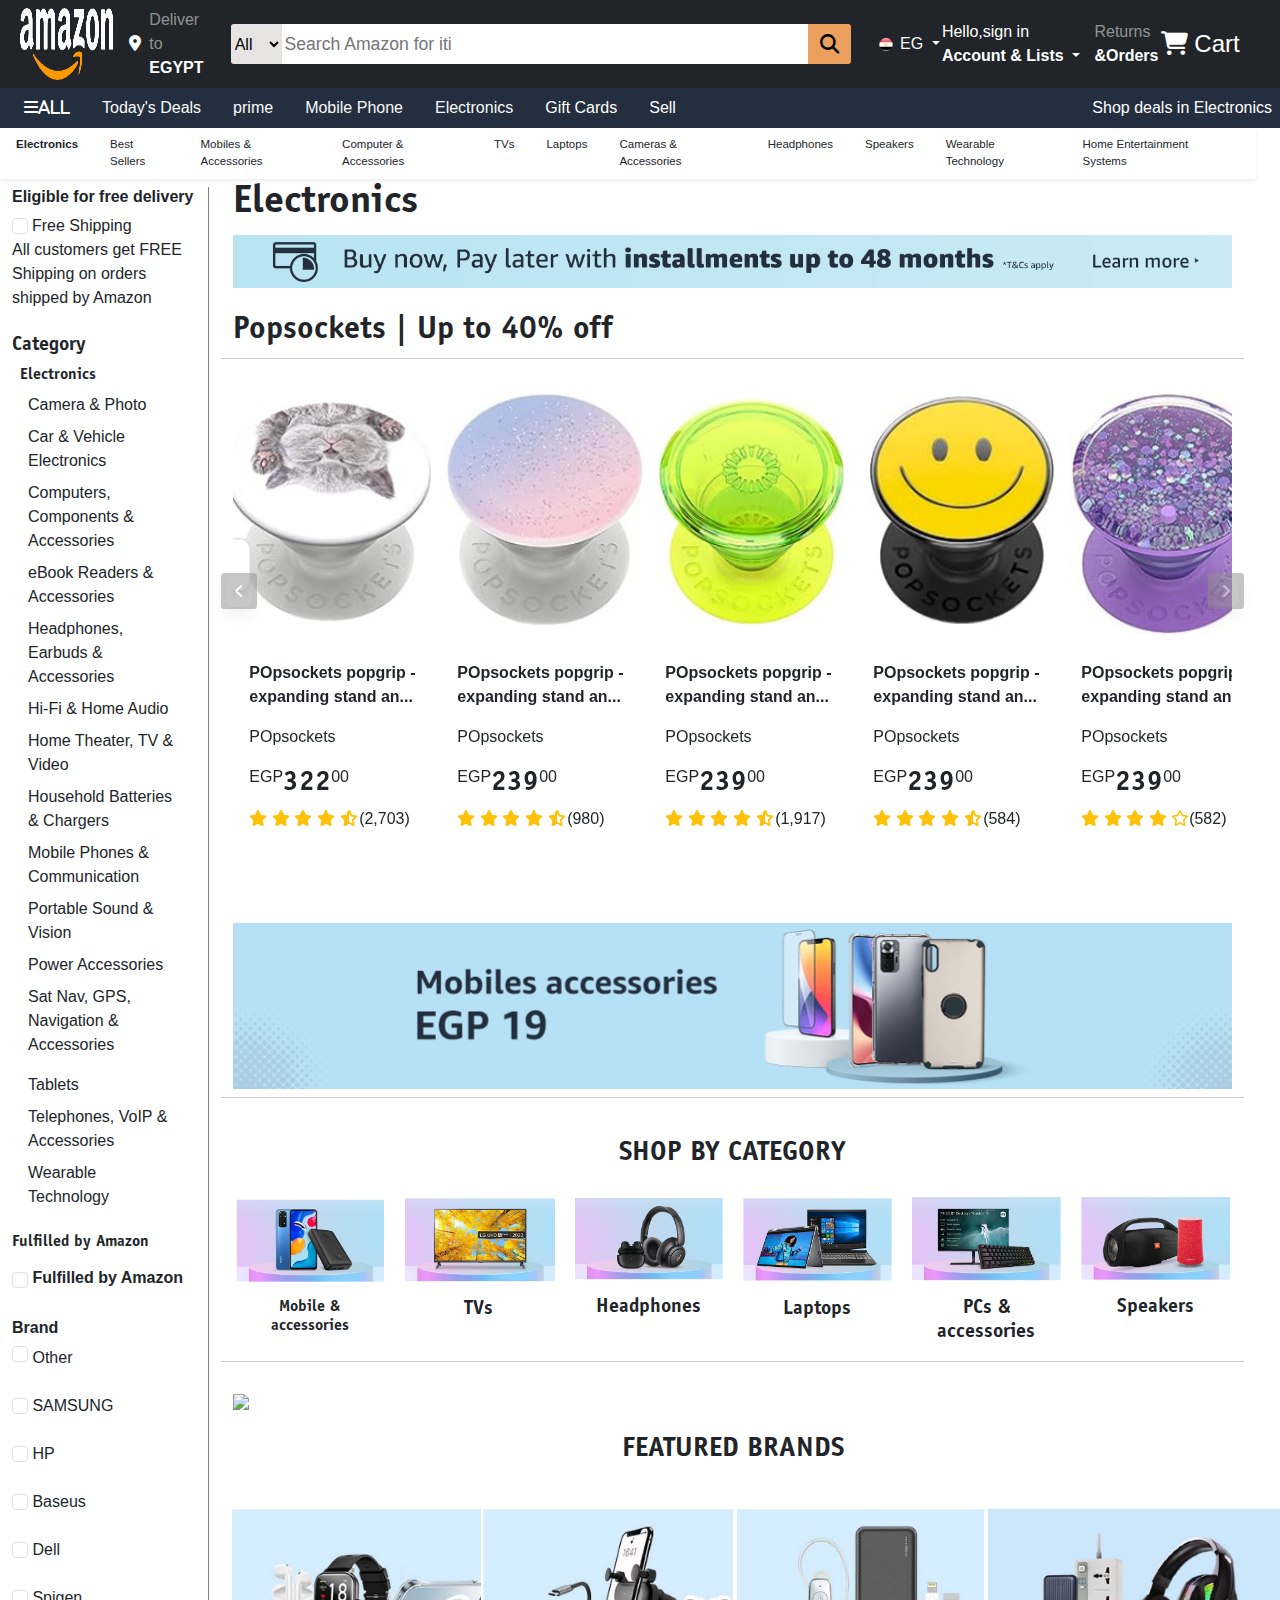
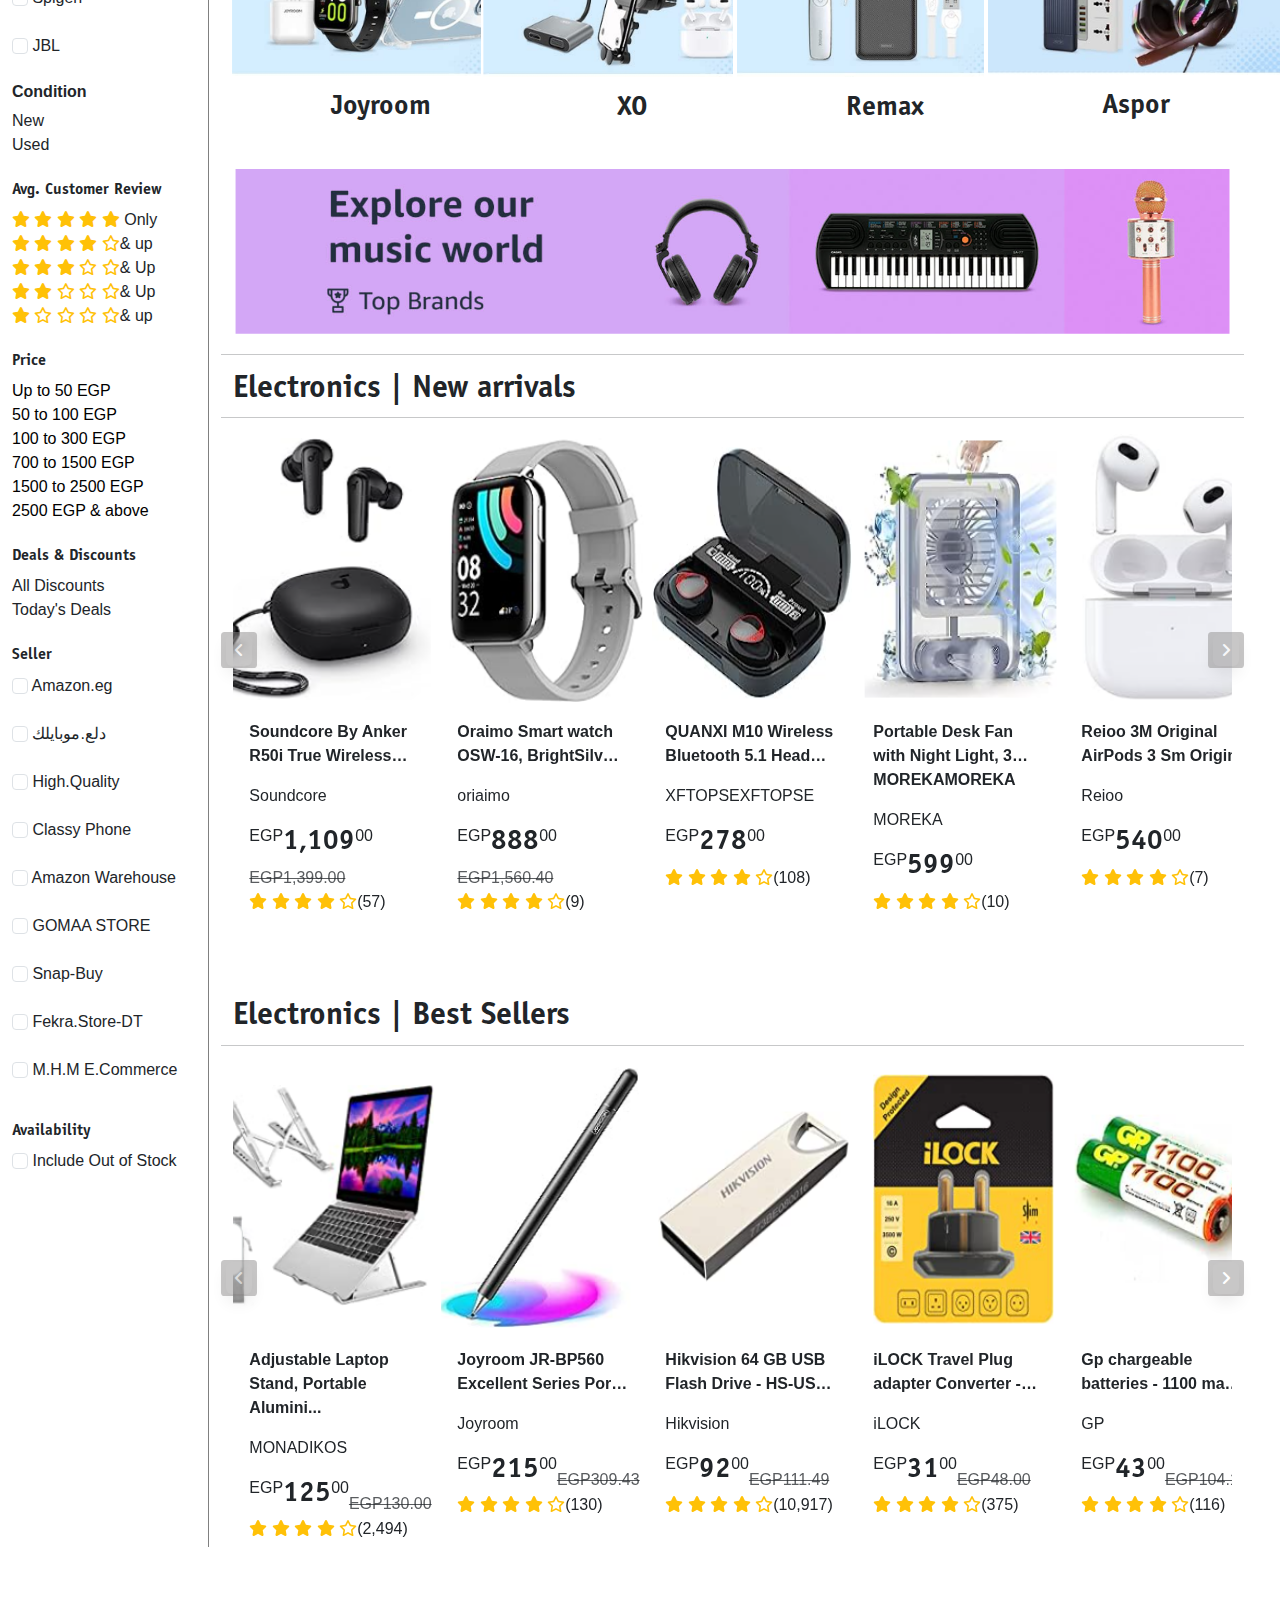
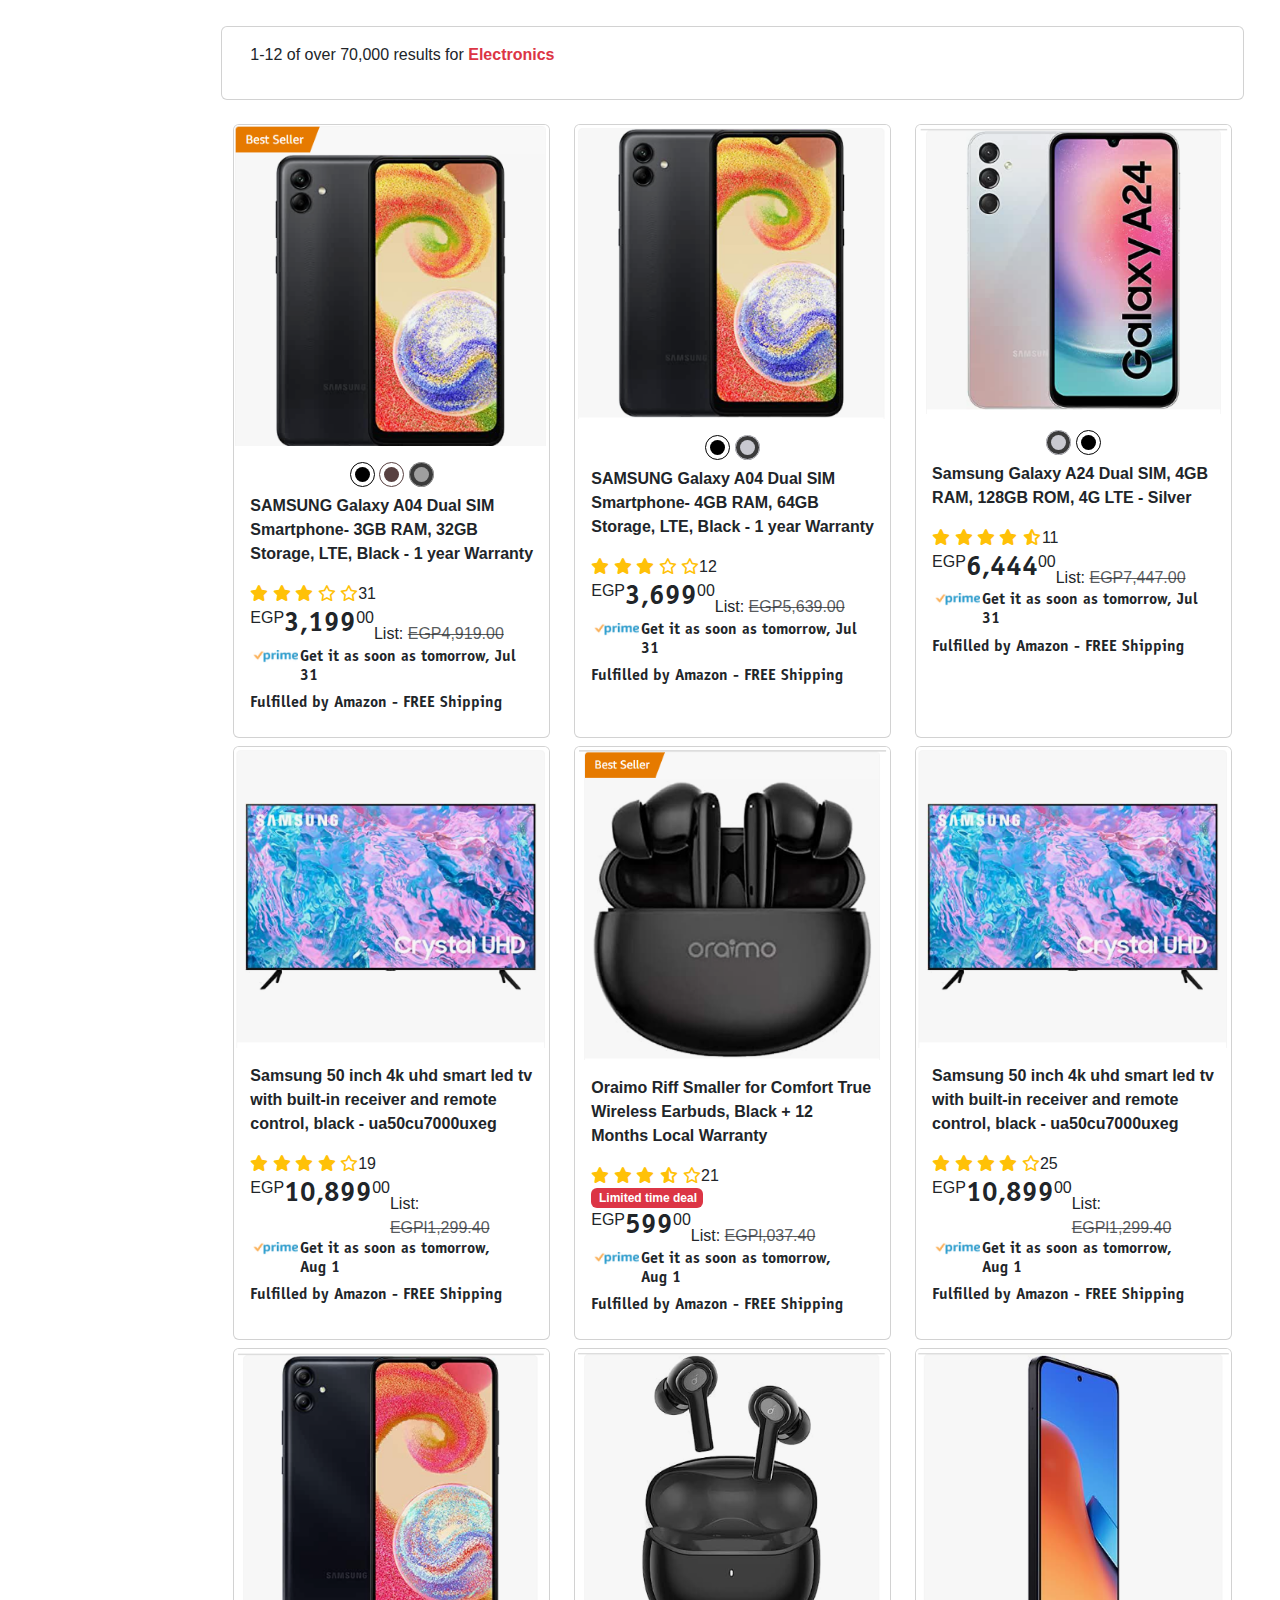
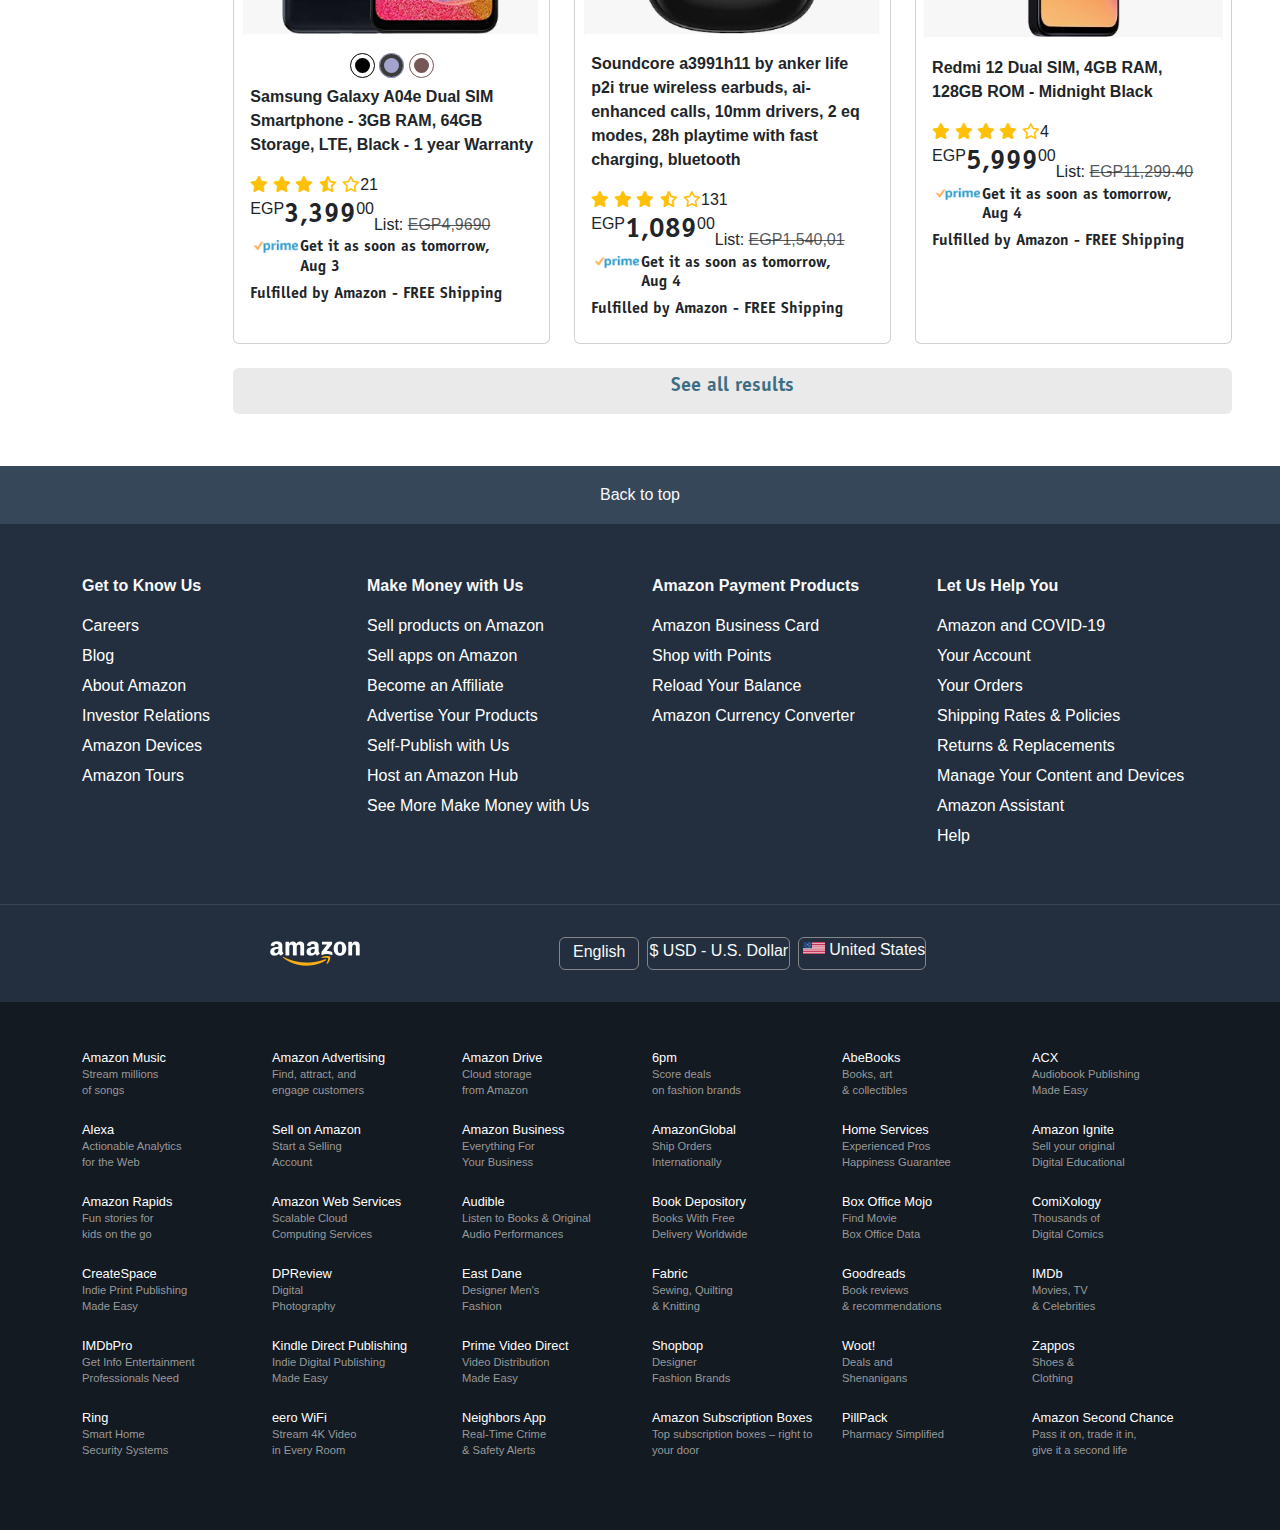
==== commit 3b560a68: "addNavBar" ====
--- a/Electronics/index.html
+++ b/Electronics/index.html
@@ -16,154 +16,128 @@
 </head>
 
 <body>
-  <div class="container-fluid topNavBar">
-    <nav class="navbar navbar-expand-lg navbar-dark bg-dark row pt-1">
-      <div class="container-fluid">
-        <a class="navbar-brand nav-page me-0 col-lg-1 col-6" href="../index.html">
-          <img class="col-12 logo-image" src="../img/amazon-logo.svg" alt="Amazon-Logo"></a>
-        <button class="navbar-toggler" type="button" data-bs-toggle="collapse" data-bs-target="#navbarSupportedContent"
-          aria-controls="navbarSupportedContent" aria-expanded="false" aria-label="Toggle navigation">
-          <span class="navbar-toggler-icon"></span>
-        </button>
-        <div class="collapse navbar-collapse col-11" id="navbarSupportedContent">
-          <ul class="navbar-nav m-0 d-flex align-items-center col-12">
-            <li class="nav-item nav-page ">
-              <a class="nav-link active d-flex flex-column" aria-current="page" href="#">
-                <span class="ms-3 text-secondary small">Hello</span>
-                <span><i class="fa-solid fa-location-dot"></i> Select Your Address</span>
-              </a>
+  <div class="container-fluid topNavBar p-0" style="box-sizing: border-box;">
+    <div class="container-fluid p-2 bg-dark">
+      <div class="row m-0 align-items-center">
+        <div class="col-12 col-md-2 logo d-flex flex-wrap">
+          <a href="../index.html" class="p-0 d-flex justify-content-center align-items-center col-6"><img class="col-12 h-100" src="../img/images-removebg-preview.png" alt="logo"></a>
+          <div class="ps-3 col-6 d-flex align-items-center">
+            <div class=""><i class="fa-solid fa-location-dot icon-location text-white"></i></div>
+            <div class="text-white d-flex flex-column ps-2">
+              <span class="text-white-50 fs-6">Deliver to</span>
+              <span class="fw-bold fs-">EGYPT</span>
+            </div>
+          </div>
+
+        </div>
+        <div class="col-12 col-md-6 py-2 py-md-0 pe-0">
+          <div class="search-container">
+            <select class="search-select ">
+              <option>All</option>
+            </select>
+            <input type="text" class="search-input " placeholder="Search Amazon for iti" />
+            <div class="search-icon">
+              <i class="fa-solid fa-magnifying-glass"></i>
+            </div>
+
+          </div>
+        </div>
+        <div class="col-12 col-md-4">
+          <ul class="list-unstyled  d-flex flex-wrap text-white align-items-center justify-content-evenly m-0">
+            <li class="col-2 justify-content-start m-0">
+              <div class="dropdown">
+                <a class="btn text-light dropdown-toggle" href="#" role="button" id="dropdownMenuLink"
+                  data-bs-toggle="dropdown" aria-expanded="false">
+                  <img src="../img/egypt_round_icon_640.png" width="20px" alt="">
+                  EG
+                </a>
+                <ul class="dropdown-menu px-2 " aria-labelledby="dropdownMenuLink">
+                  <li class="py-2">
+                    <input type="radio" name="lang" id="ar">
+                    <img src="../img/ksa.png" width="19px" alt="">
+                    <label for="ar">Arabic</label>
+                  </li>
+                  <li class="py-2">
+                    <input type="radio" name="lang" id="en">
+                    <img src="../img/us.png" width="19px" alt="">
+                    <label for="en">English (US)</label>
+                  </li>
+                  <li class="py-2">
+                    <input type="radio" name="lang" id="fr">
+                    <img src="../img/fr.png" width="19px" alt="">
+                    <label for="fr">France</label>
+                  </li>
+
+                </ul>
+              </div>
             </li>
-            <li class="nav-item col-7">
-              <div class="input-group mt-3 mb-3">
-                <button type="button" class="btn dropdown-toggle seachBar-dropDown" data-bs-toggle="dropdown">
-                  all
-                </button>
-                <ul class="dropdown-menu">
-                  <li><a class="dropdown-item" href="#">Link 1</a></li>
-                  <li><a class="dropdown-item" href="#">Link 2</a></li>
-                  <li><a class="dropdown-item" href="#">Link 3</a></li>
-                </ul>
-                <input type="text" class="form-control" placeholder="search amazon.eg">
-                <button class="btn btn-warning"><i class="fa-solid fa-magnifying-glass"></i></button>
+            <li  class="col-5">
+              <div class="dropdown">
+                <a class="btn text-white dropdown-toggle text-start" href="#" role="button" id="dropdownMenuLink"
+                  data-bs-toggle="dropdown" aria-expanded="false">
+                  <span class="fw-normal">Hello,sign in</span> <br>
+                  <span class="fw-bolder">Account & Lists</span>
+                </a>
+
+                <div class="dropdown-menu text-center" aria-labelledby="dropdownMenuLink">
+                  <button type="button" class="btn btn-warning text-center">Warning</button>
+                  <h2>dsfghjk</h2>
+                  <div class="d-flex w-600px">
+                    <div>
+                      <p>Lorem ipsum dolor sit amet, consectetur adipisicing elit. Tempore maxime
+                        enim
+                        cum nam dolor, incidunt quis iure maiores, dolore impedit
+                        , hic sunt distinctio earum eaque officia perspiciatis tenetur
+                        perferendis
+                        porro.</p>
+                    </div>
+                    <div>
+                      <p>Lorem ipsum dolor sit amet consectetur adipisicing elit. Unde magni nemo
+                        suscipit, quia dicta odio, ratione quos illum omnis quis hic la
+                        bore voluptatibus. Tempora expedita libero necessitatibus nesciunt quas
+                        minima.</p>
+                    </div>
+                  </div>
+                </div>
               </div>
             </li>
-            <li class="nav-item col-3">
-              <ul class="navbar-nav me-auto mb-2 mb-lg-0 d-flex align-items-center justify-content-between col-12">
-                <div class="nav-item col-3 nav-page d-flex align-items-center">
-                  <div class="dropdown">
-                    <a class="nav-link dropdown-toggle text-bg-dark pic-lang" href="#" role="button"
-                      id="languageDropdown" data-bs-toggle="dropdown" aria-haspopup="true" aria-expanded="false">
-                      <img class="Lang-Flags text-bg-dark" src="../img/usa.svg" alt="us">
-                      English
-                    </a>
-                    <ul class="dropdown-menu" aria-labelledby="languageDropdown">
-                      <li><a class="dropdown-item" href="#"><img class="Lang-Flags" src="../img/egypt.svg" alt="egypt">
-                          Arabic</a></li>
-                      <li><a class="dropdown-item" href="#"><img class="Lang-Flags" src="../img/france.svg" alt="france">
-                          French</a></li>
-                    </ul>
-                  </div>
-                </div>
-
-                <li class="nav-item col-4 nav-page">
-                  <a class="nav-link active d-flex flex-column" aria-current="page" href="#">
-                    <span class="text-secondary small" id="userName">Hello sign In</span>
-                    <span>Account&lists </span>
-                  </a>
-                </li>
-                <li class="nav-item col-2 nav-page">
-                  <a class="nav-link active d-flex flex-column" aria-current="page" href="#">
-                    <span class="mt-4">Orders</span>
-                  </a>
-                </li>
-                <li class="nav-item col-2 nav-page">
-                  <a class="nav-link active d-flex flex-column" aria-current="page" href="#">
-                    <svg id="i-cart" xmlns="http://www.w3.org/2000/svg" viewBox="0 0 32 32" width="35" height="50"
-                      fill="none" stroke="currentcolor" stroke-linecap="round" stroke-linejoin="round" stroke-width="2">
-                      <path d="M6 6 L30 6 27 19 9 19 M27 23 L10 23 5 2 2 2" />
-                      <circle cx="25" cy="27" r="2" />
-                      <circle cx="12" cy="27" r="2" />
-                    </svg>
-                  </a>
-                </li>
-              </ul>
-
+            <li class="col-2">
+              <div>
+                <span class="text-white-50 fs-6">Returns</span> <br>
+                <span class="fw-bold fs-">&Orders</span>
+              </div>
+            </li>
+            <li class="col-3">
+              <div class="cart-container border-white fs-4">
+                <i class="fa-solid fa-cart-shopping "></i>
+                Cart
+              </div>
             </li>
           </ul>
         </div>
       </div>
-    </nav>
-    <nav class="navbar row nav-two">
-      <div class="container-fluid d-flex flex-row" style="box-sizing: border-box;">
-        <div class="navbar d-flex">
-
-          <ul class="navbar-nav me-auto mb-2 mb-lg-0 d-flex flex-row" style="box-sizing: border-box;">
-            <button class="p-0 btn navbar-brand secondNavItem" type="button" data-bs-toggle="offcanvas"
-              data-bs-target="#offcanvasWithBothOptions" aria-controls="offcanvasWithBothOptions"><i
-                class="fa-solid fa-bars"></i> all</button>
-
-            <li class="nav-item">
-              <a class="nav-link secondNavItem" aria-current="page" href="#">Todays Deals</a>
-            </li>
-            <li class="nav-item dropdown">
-              <a class="nav-link dropdown-toggle secondNavItem" href="#" role="button" data-bs-toggle="dropdown"
-                aria-expanded="false">
-                Prime
-              </a>
-              <ul class="dropdown-menu">
-                <li><a class="dropdown-item" href="#">Action</a></li>
-                <li><a class="dropdown-item" href="#">Another action</a></li>
-                <li>
-                  <hr class="dropdown-divider">
-                </li>
-                <li><a class="dropdown-item" href="#">Something else here</a></li>
+    </div>
+    <div class="container-fluid  navv p-2">
+      <div class=" d-flex justify-content-between  ">
+          <div class="">
+              <ul class="list-unstyled  d-flex flex-wrap text-white align-items-center m-0 ">
+                  <li class="px-3" id="allbtn">
+                      <i class="fa-solid fa-bars">All</i>
+                  </li>
+                  <a href="../Today'sDeals.html" class="px-3 text-decoration-none text-light">Today's Deals</a>
+                  <a href="./prime/prime.html" class="px-3 text-decoration-none text-light">prime</a>
+                  <a href="../mobilePhone.html" class="px-3 text-decoration-none text-light">Mobile Phone</a>
+                  <a href="../Electronics/index.html" class="px-3 text-decoration-none text-light">Electronics</a>
+                  
+                  <li class="px-3">Gift Cards</li>
+                  <li class="px-3">Sell</li>
               </ul>
-            </li>
-            <li class="nav-item">
-              <a class="nav-link secondNavItem" href="#">Mobile Phones</a>
-            </li>
-            <li class="nav-item">
-              <a class="nav-link secondNavItem" href="#">Electronics</a>
-            </li>
-            <li class="nav-item">
-              <a class="nav-link secondNavItem" href="#">Appliances</a>
-            </li>
-            <li class="nav-item">
-              <a class="nav-link secondNavItem" href="#">Fashion</a>
-            </li>
-            <li class="nav-item">
-              <a class="nav-link secondNavItem" href="#">video Games</a>
-            </li>
-            <li class="nav-item">
-              <a class="nav-link secondNavItem" href="#">Home</a>
-            </li>
-            <li class="nav-item">
-              <a class="nav-link secondNavItem" href="#">Toys & Game</a>
-            </li>
-            <li class="nav-item">
-              <a class="nav-link secondNavItem" href="#">grocery</a>
-            </li>
-            <li class="nav-item">
-              <a class="nav-link secondNavItem" href="#">Perfumes</a>
-            </li>
-            <li class="nav-item">
-              <a class="nav-link secondNavItem" href="#">Your amazon.eg</a>
-            </li>
-            <li class="nav-item">
-              <a class="nav-link secondNavItem" href="#">Coupons</a>
-            </li>
-            <li class="nav-item">
-              <a class="nav-link secondNavItem" href="#">Help</a>
-            </li>
-            <li class="nav-item">
-              <a class="nav-link secondNavItem" href="#">sell</a>
-            </li>
-          </ul>
-        </div>
-
-      </div>
-    </nav>
+          </div>
+          <div class=" text-white">Shop deals in Electronics</div>
+      </div>
+
   </div>
+    </div>
   <div class="offcanvas offcanvas-start" data-bs-scroll="true" tabindex="-1" id="offcanvasWithBothOptions"
     aria-labelledby="offcanvasWithBothOptionsLabel">
     <div class="offcanvas-header">
@@ -355,11 +329,11 @@
   <div class="container">
     <div class="row">
       <h1>Electronics</h1>
-      <!-- <img src="./Sources/2x.jpg" class="img-fluid" alt="..."> -->
+      <!-- <img src="./Sources/5.PNG" class="img-fluid" alt="..."> -->
       <img src="./Sources/XCM_.jpg" class="img-fluid" alt="...">
       <!-- <img src="./Sources/6.PNG" class=" mt-3 img-fluid" alt="..."> -->
       <h2 class="mt-4">Popsockets | Up to 40% off</h2><hr>
-       <div id="carouselExampleControls" class="carousel" data-bs-ride="false">
+      <div id="carouselExampleControls" class="carousel" data-bs-ride="false">
         <div class="carousel-inner">
           <div class="carousel-item active">
             <div class="card" style="width:  13rem;">
@@ -604,39 +578,39 @@
           </div>
         </div>
         <hr>
-        <img src="./Sources/8.jpg" class="mt-3 img-fluid">
+        <img src="./Sources/8.PNG" class="mt-3 img-fluid">
         <h3 class="mt-4 text-center">FEATURED BRANDS</h1>
           <div class="row row-cols-1 row-cols-md-2 row-cols-lg-4 g-3">
         <div class="col">
-          <div class="card  border-0" style="width: 18rem;">
-            <img src="./Sources/88.jpg" class="card-img-top">
+          <div class="card  border-0" style="width: 19rem;">
+            <img src="./Sources/88.PNG" class="card-img-top">
             <div class="card-body">
-              <!-- <h3 class="card-text text-center">Joyroom</h4> -->
+              <h3 class="card-text text-center">Joyroom</h4>
             </div>
           </div></div>
           <div class="col">
-          <div class="card  border-0" style="width: 18rem;">
-            <img src="./Sources/77.jpg" class="card-img-top">
+          <div class="card  border-0" style="width: 19rem;">
+            <img src="./Sources/77.PNG" class="card-img-top">
             <div class="card-body">
-              <!-- <h3 class="card-text text-center">XO</h4> -->
+              <h3 class="card-text text-center">XO</h4>
             </div>
           </div></div>
           <div class="col">
-          <div class="card  border-0" style="width: 18rem;">
-            <img src="./Sources/99.jpg" class="card-img-top">
+          <div class="card  border-0" style="width: 19rem;">
+            <img src="./Sources/99.PNG" class="card-img-top">
             <div class="card-body">
-              <!-- <h3 class="card-text text-center">Remax</h4> -->
+              <h3 class="card-text text-center">Remax</h4>
             </div>
           </div></div>
           <div class="col">
-          <div class="card  border-0" style="width: 18rem;">
-            <img src="./Sources/12.jpg" class="card-img-top">
+          <div class="card  border-0" style="width: 19rem;">
+            <img src="./Sources/12.PNG" class="card-img-top">
             <div class="card-body">
-              <!-- <h3 class="card-text text-center">Aspor</h4> -->
+              <h3 class="card-text text-center">Aspor</h4>
             </div>
           </div></div>
         </div>
-        <img src="./Sources/9.PNG" class="mt-2 img-fluid"><hr class="mt-3">
+        <img src="./Sources/9.PNG" class="mt-4 img-fluid"><hr class="mt-3">
 <h2>Electronics | New arrivals</h2><hr>
 <div id="carouselExampleControls1" class="carousel" data-bs-ride="false">
   <div class="carousel-inner">
@@ -840,10 +814,10 @@
   <div class="carousel-inner">
     <div class="carousel-item active">
       <div class="card" style="width:  13rem;">
-        <img src="./Sources/111.jpg" class="card-img-top" alt="...">
+        <img src="./Sources/111.PNG" class="card-img-top" alt="...">
         <div class="card-body">
           <p class="card-text fw-bolder">
-            Adjustable Laptop Stand, Portable...
+            Adjustable Laptop Stand, Portable Alumini...
             </p>
           <p>MONADIKOS</p>
           <div class="d-flex">EGP<sub><h3>125</h3></sub>00 
--- a/Electronics/Elec.css
+++ b/Electronics/Elec.css
@@ -2,6 +2,69 @@
     font-family: newFont;
     src: url('./OfficinaSansStd-Bold.otf');
   }
+
+
+  * {
+    padding: 0px;
+    margin: 0px;
+    box-sizing: border-box;
+    font-family: Arial,sans-serif;
+}
+body{
+    margin: 0%;
+    padding: 0%;
+    position: relative;
+}
+.search-container {
+    background-color: red;
+    width: 100%;
+    display: flex;
+    height: 40px;
+    justify-content: space-between;
+    border-radius: 3px;
+    overflow: hidden;
+}
+
+.search-container:hover {
+    outline: 3px solid orange;
+}
+
+.search-select {
+    width: 60px;
+    border: none;
+    background-color: rgb(230, 227, 227);
+}
+
+.search-input {
+    width: 100%;
+    height: 100%;
+    border: none;
+    outline: none;
+    padding: 3px;
+    font-size: 1.1rem;
+}
+
+.search-icon {
+    width: 50px;
+    background-color: rgb(235, 160, 94);
+    display: flex;
+    justify-content: center;
+    align-items: center;
+    font-size: 1.2rem;
+    color: #000;
+}
+.w-600px{
+    width: 600px;
+ 
+}
+.navv{
+    background-color: #232f3e;
+    white-space: nowrap;
+
+}
+
+
+
 
   h1, h2, h3, h4, h5, h6{
     font-family: newfont;
@@ -28,7 +91,7 @@
 body{
   overflow-x: hidden;
 }
-
+ 
 .carousel-item .card {
 height: 60vh;
 border: 0;
--- a/css/TodaysDeals.css
+++ b/css/TodaysDeals.css
@@ -1,226 +1,61 @@
 * {
     padding: 0px;
     margin: 0px;
-}
-
-.navbar-brand {
-    width: 131.917px;
-    height: 50px;
-}
-
-.navbar-brand>img {
+    box-sizing: border-box;
+    font-family: Arial,sans-serif;
+}
+body{
+    margin: 0%;
+    padding: 0%;
+    position: relative;
+}
+.search-container {
+    background-color: red;
     width: 100%;
-    height: 80%;
-}
-
-.firstNavBar {
-    background-color: #131921;
-    height: 60px;
-}
-
-.nav-item {
-    color: #fff;
-}
-
-.nav-item:hover {
-    border: 1px solid white;
-    color: #fff;
-    cursor: pointer;
-}
-
-.nav-item2 {
-    width: 86.227px;
-    height: 50px;
-}
-
-.nav-item3 {
-    width: 930.266px;
-    height: 60px;
-}
-
-.nav-item3>searchbar {
+    display: flex;
+    height: 40px;
+    justify-content: space-between;
+    border-radius: 3px;
+    overflow: hidden;
+}
+
+.search-container:hover {
+    outline: 3px solid orange;
+}
+
+.search-select {
+    width: 60px;
+    border: none;
+    background-color: rgb(230, 227, 227);
+}
+
+.search-input {
     width: 100%;
-    height: 70%;
-}
-
-.nav-item3:hover {
+    height: 100%;
     border: none;
-    color: #fff;
-    cursor: pointer;
-}
-
-.nav-item4 {
-    width: 72.9833px;
-    height: 50px;
-}
-
-.nav-item4>.dropdown {
-    width: 70%;
-    height: 50%;
-
-}
-
-.dropdown img {
-    width: 50%;
-    height: 50%;
-}
-
-.dropdown-item>img {
-    width: 10%;
-}
-
-.dropdown span,
-.dropdown button {
-    color: #fff;
-}
-
-.nav-item5 {
-    width: 131.133px;
-    height: 50px;
-}
-
-.nav-item6 {
-    width: 62.45px;
-    height: 50px;
-}
-
-.nav-item7 {
-    width: 83.6167px;
-    height: 50px;
-}
-
-.nav-item7 img {
-    width: 60px;
-    height: 40px;
-}
-
-@media screen and (max-width: 1530px) {
-    .nav-item span {
-        font-size: 1vw !important;
-    }
-
-    .navbar-brand {
-        width: 8vw;
-    }
-
-    .navbar-brand>img {
-        width: 100%;
-        height: 80%;
-    }
-
-    .firstNavBar {
-        background-color: #131921;
-        height: 60px;
-    }
-
-    .nav-item2 {
-        width: 5vw;
-        height: 50px
-    }
-
-    .nav-item3 {
-        width: 60vw;
-        height: 50px;
-    }
-
-    .nav-item4 {
-        display: none !important;
-    }
-
-    .nav-item5 {
-        width: 16vw;
-        height: 50px;
-    }
-
-    .nav-item6 {
-        display: none !important;
-    }
-
-    .nav-item7 {
-        width: 8vw;
-        height: 50px;
-    }
-}
-
-@media screen and (max-width:450px) {
-    .nav-item span {
-        font-size: 1vw !important;
-    }
-
-    .navbar-brand {
-        width: 20vw;
-        height: 50px;
-    }
-
-    .navbar-brand>img {
-        width: 100%;
-        height: 80%;
-    }
-
-    .firstNavBar {
-        background-color: #131921;
-        height: 60px;
-    }
-
-    .nav-item2 {
-        display: none !important;
-    }
-
-    .nav-item3 {
-        width: 80vw;
-        height: 50px;
-    }
-
-    .nav-item4 {
-        display: none !important;
-    }
-
-    .nav-item5 {
-        display: none !important;
-    }
-
-    .nav-item6 {
-        display: none !important;
-    }
-
-    .nav-item7 {
-        display: none !important;
-    }
-}
-
-.nav-two {
+    outline: none;
+    padding: 3px;
+    font-size: 1.1rem;
+}
+
+.search-icon {
+    width: 50px;
+    background-color: rgb(235, 160, 94);
+    display: flex;
+    justify-content: center;
+    align-items: center;
+    font-size: 1.2rem;
+    color: #000;
+}
+.w-600px{
+    width: 600px;
+ 
+}
+.navv{
     background-color: #232f3e;
-    height: 39px;
-}
-
-.secondNavItem {
-    font-size: 1vw;
-    color: white;
-    padding: 4px;
-    box-sizing: border-box;
-}
-
-@media screen and (max-width:992px) {
-    .nav-two {
-        padding: 5px !important;
-        box-sizing: border-box;
-    }
-
-    .nav-two a,
-    .nav-two .btn {
-        font-size: 11px !important;
-        padding: 3px 1px 3px 0px !important;
-
-    }
-}
-
-@media screen and (max-width:802px) {
-    .nav-two {
-        display: none;
-    }
-
-}
-
+    white-space: nowrap;
+
+}
 .third-nav {
     background-color: #fafafa;
 }
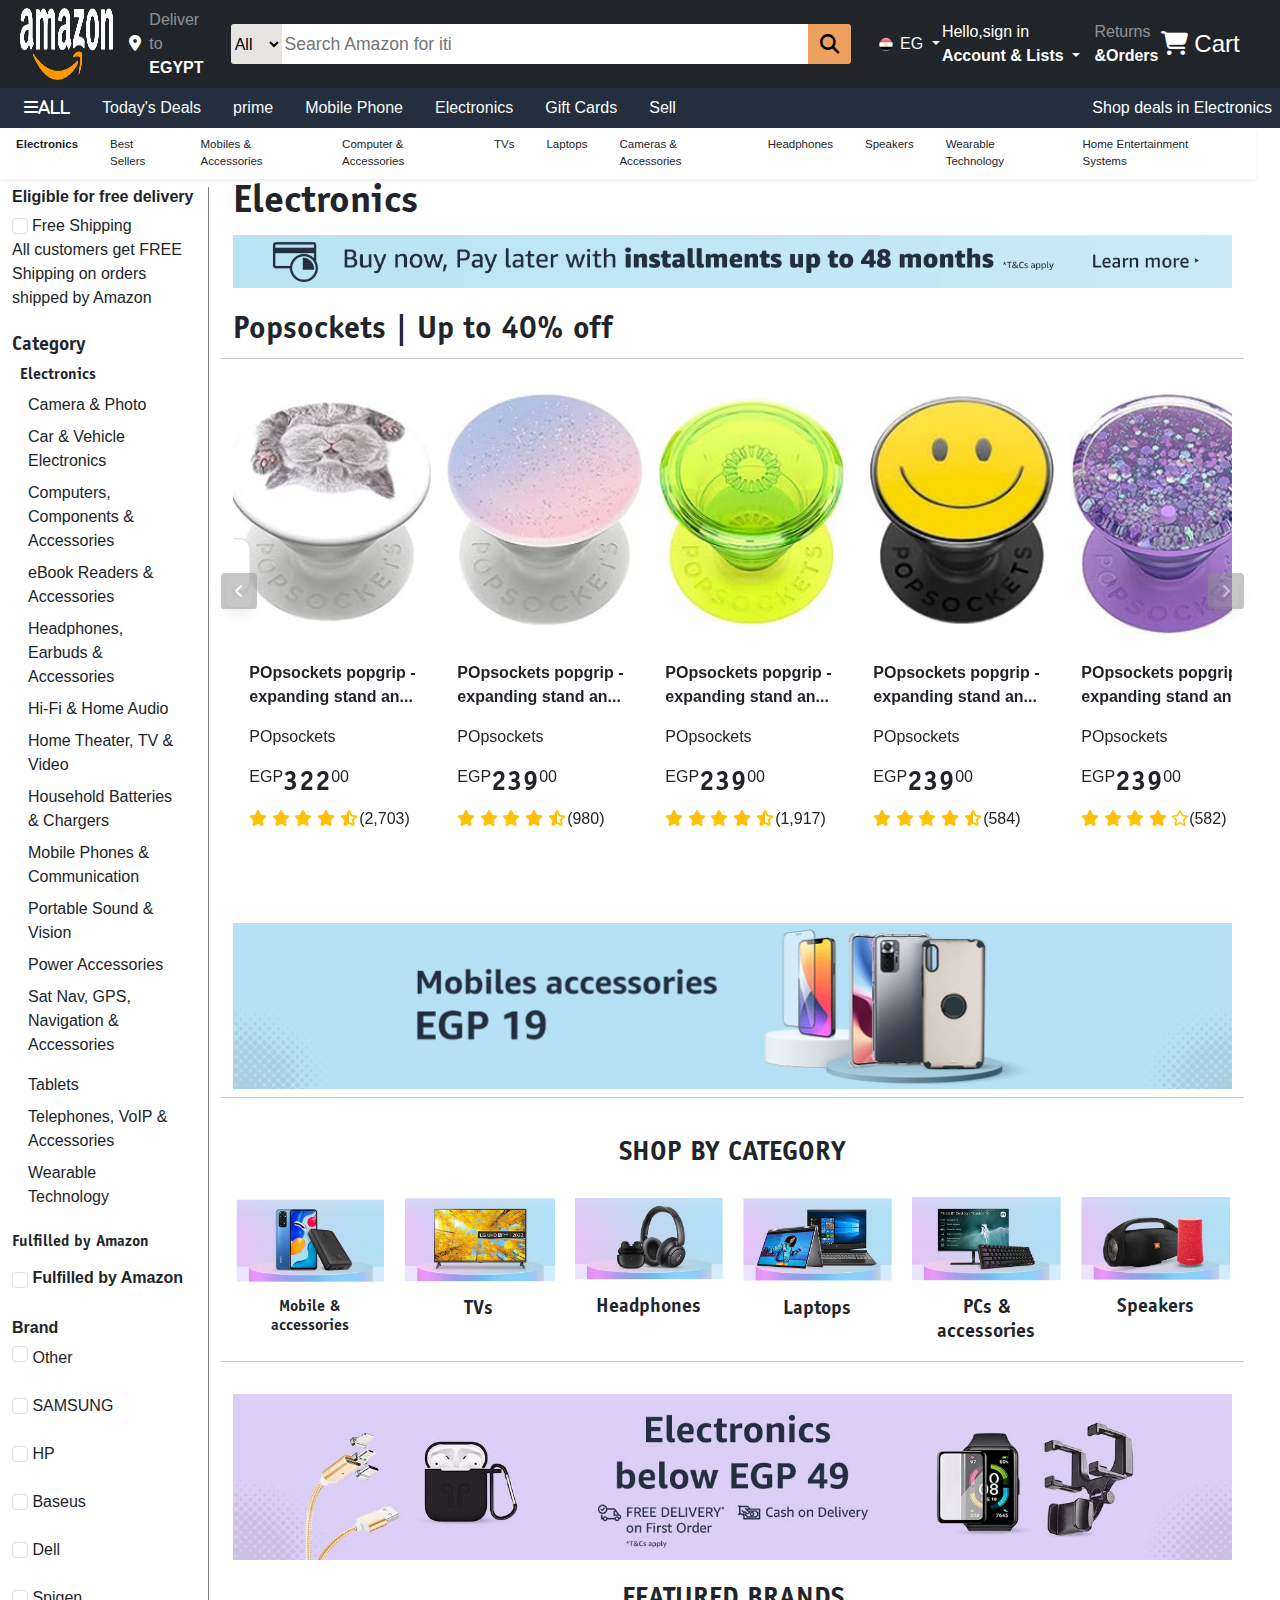
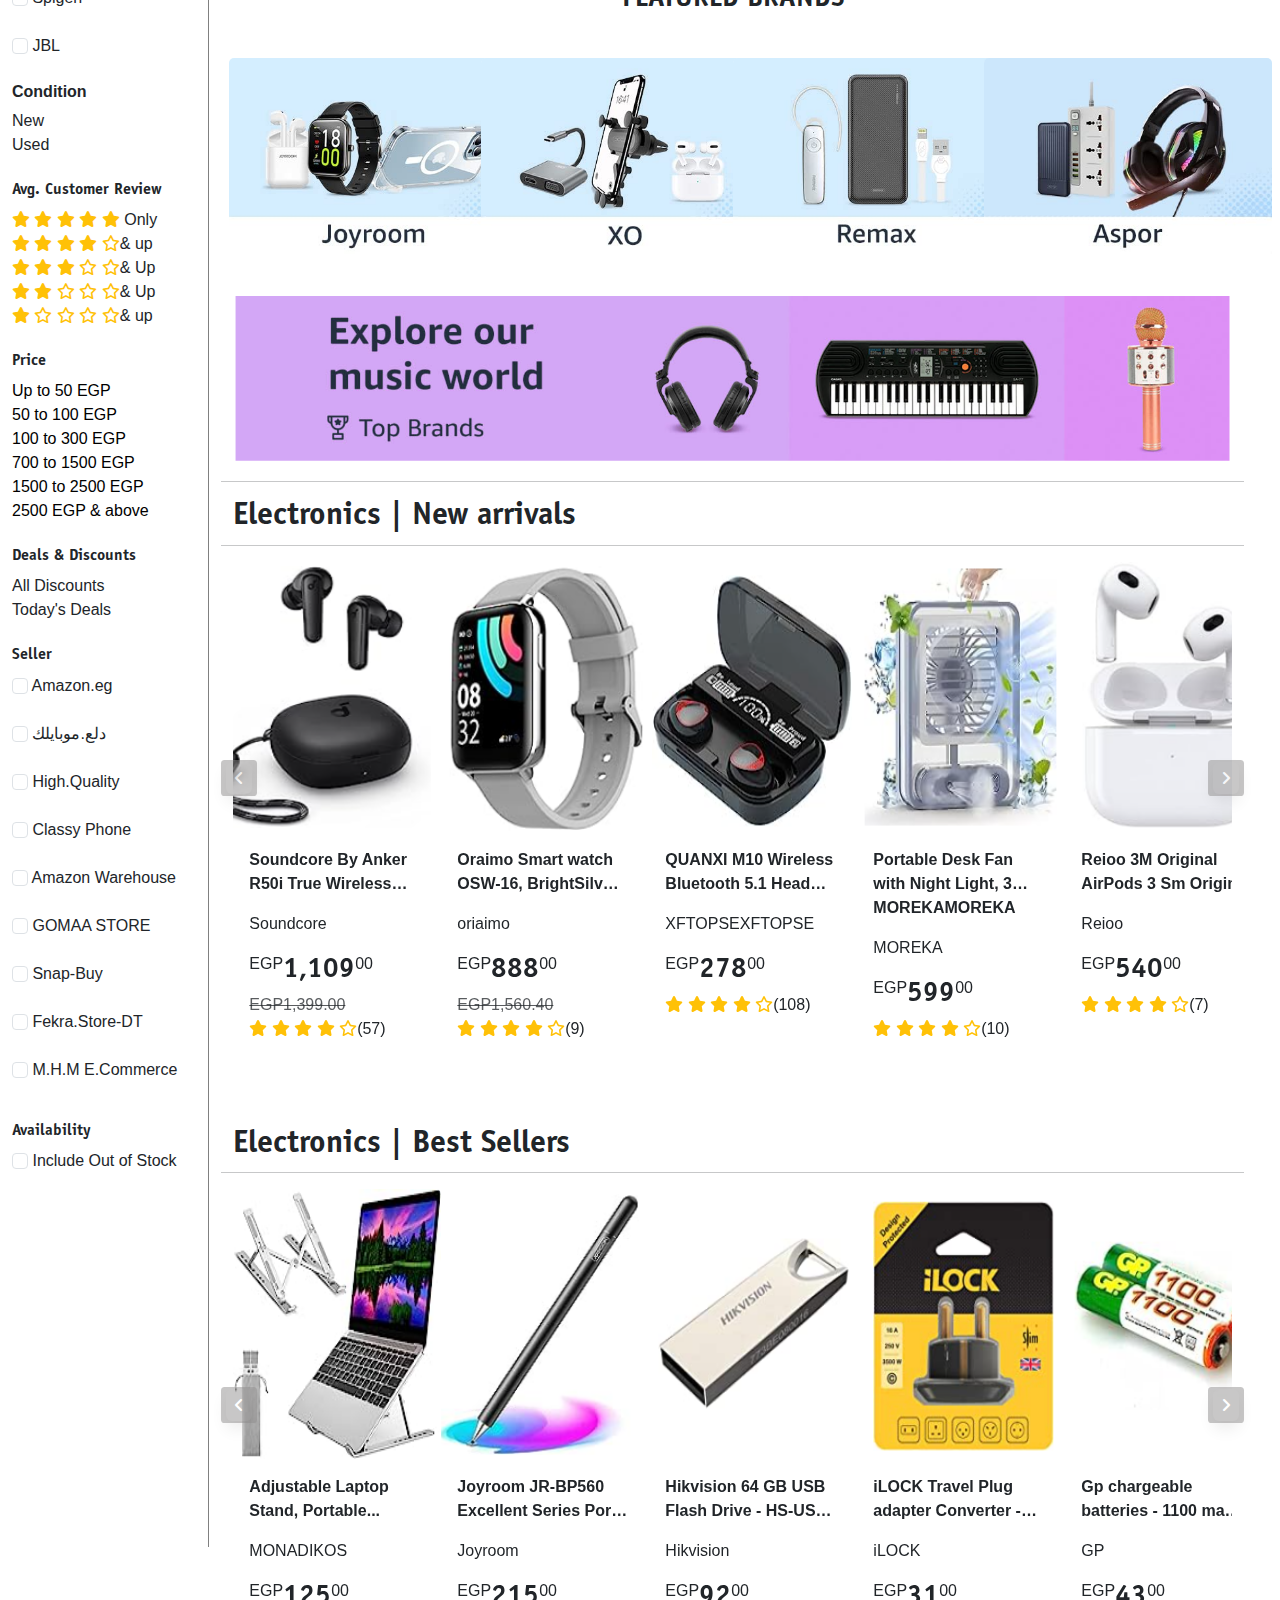
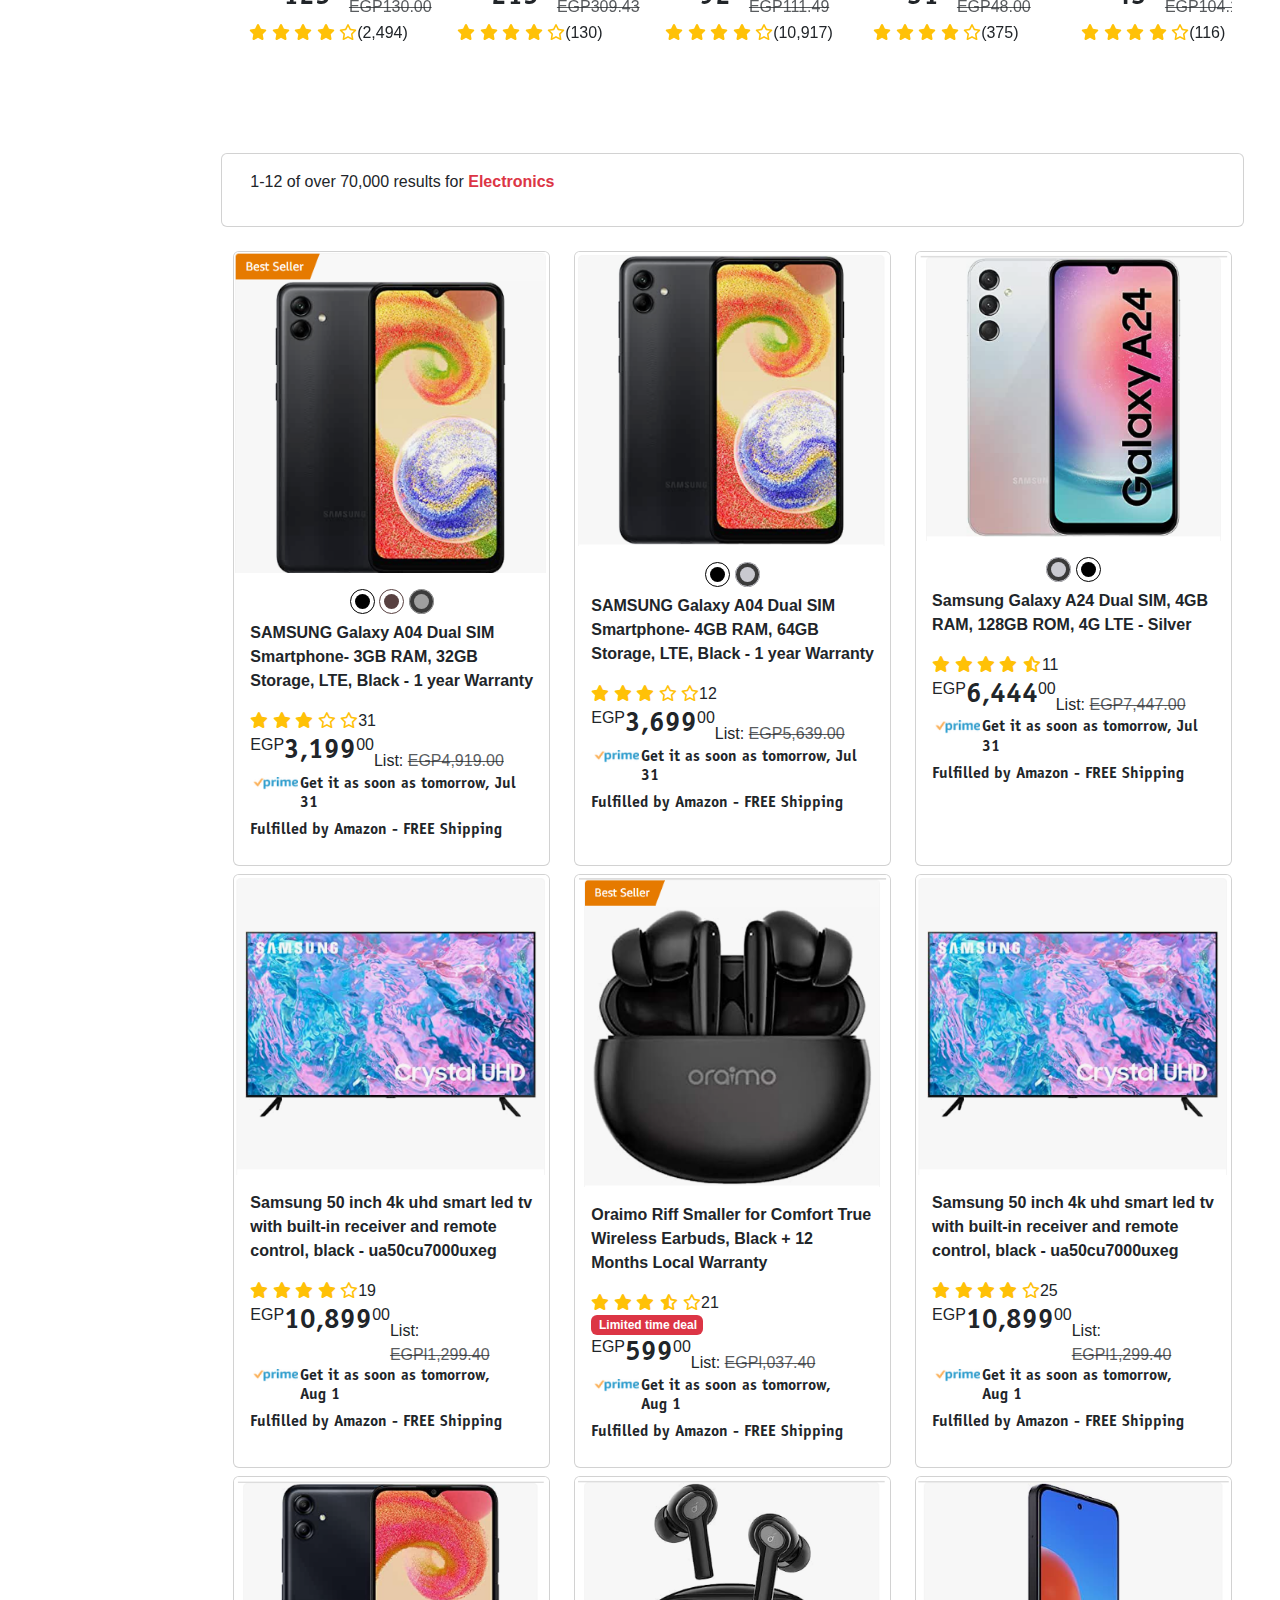
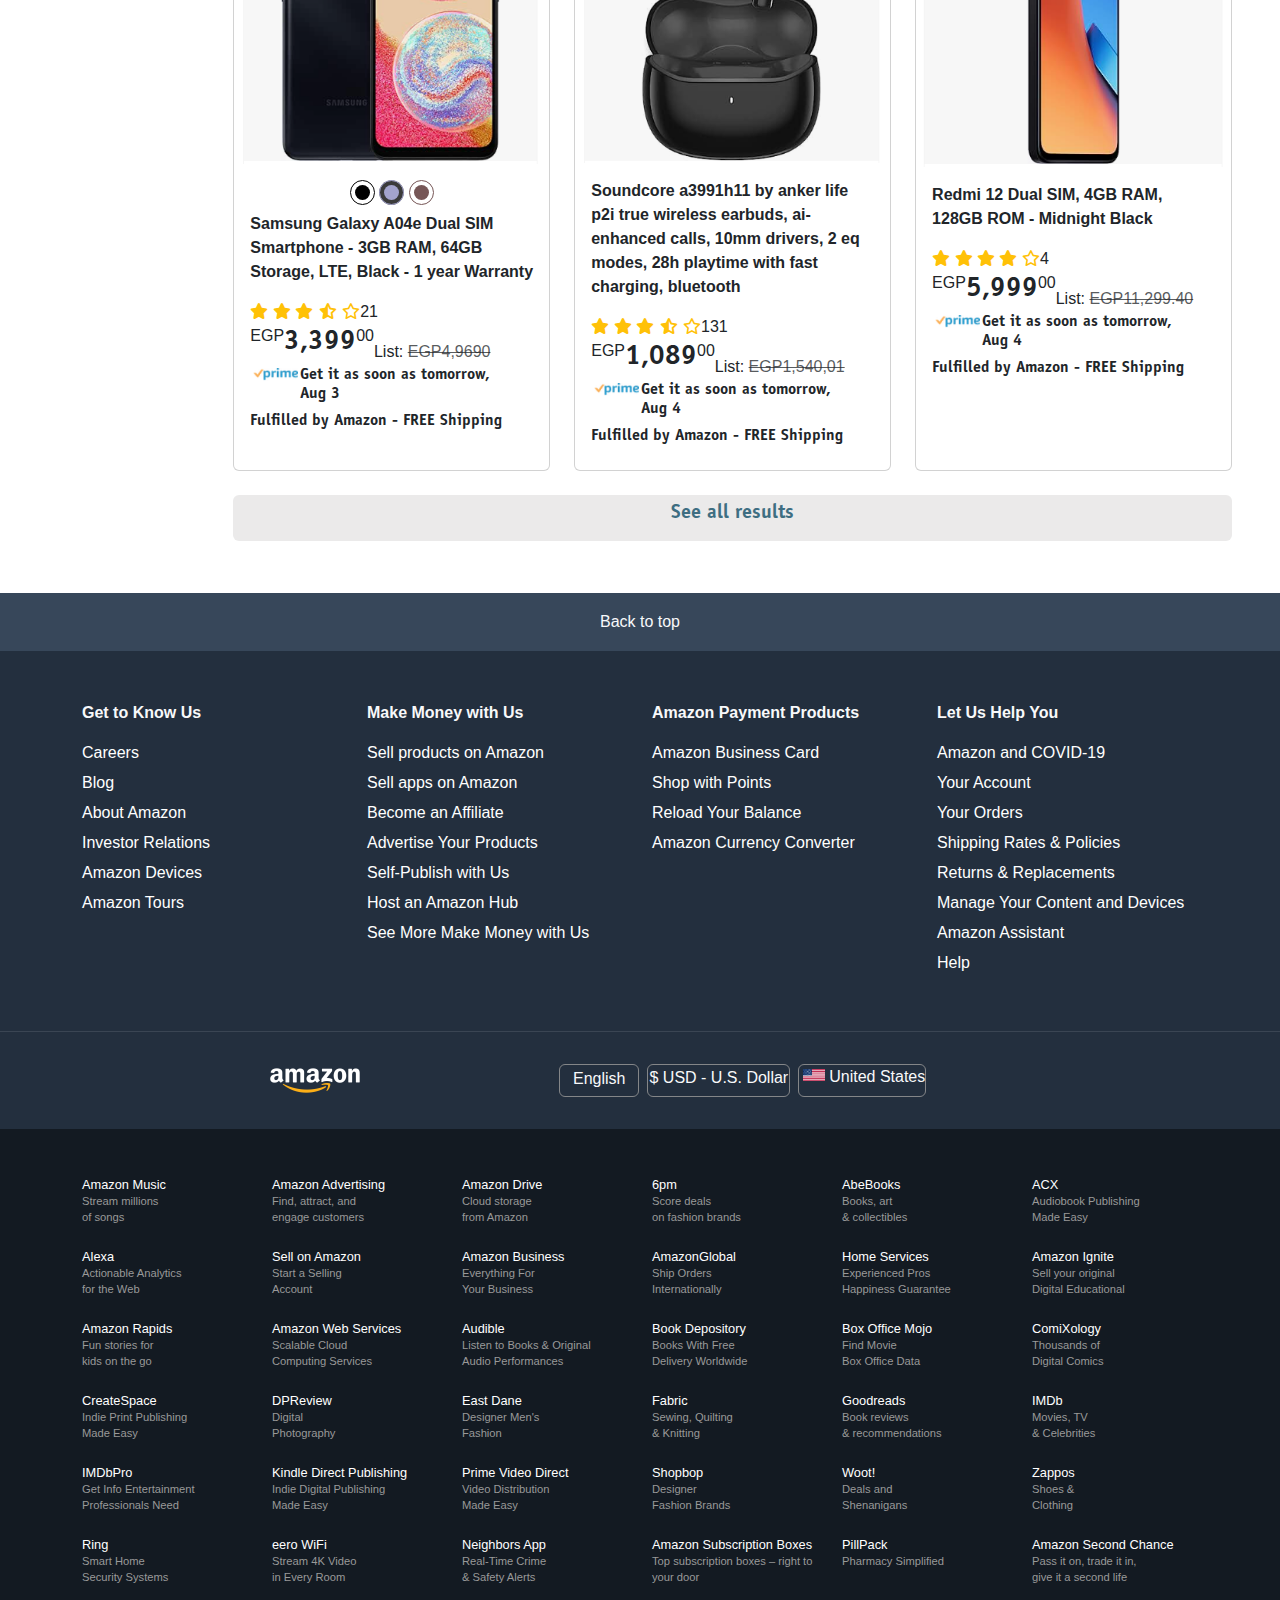
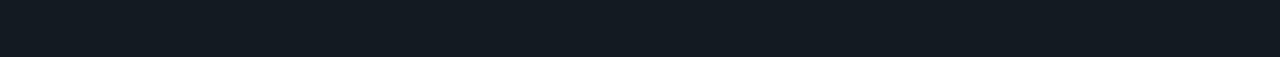
==== commit a442f83f: "Merge branch 'main' of https://github.com/dr-basrawy/Amazon" ====
--- a/Electronics/index.html
+++ b/Electronics/index.html
@@ -329,11 +329,11 @@
   <div class="container">
     <div class="row">
       <h1>Electronics</h1>
-      <!-- <img src="./Sources/5.PNG" class="img-fluid" alt="..."> -->
+      <!-- <img src="./Sources/2x.jpg" class="img-fluid" alt="..."> -->
       <img src="./Sources/XCM_.jpg" class="img-fluid" alt="...">
       <!-- <img src="./Sources/6.PNG" class=" mt-3 img-fluid" alt="..."> -->
       <h2 class="mt-4">Popsockets | Up to 40% off</h2><hr>
-      <div id="carouselExampleControls" class="carousel" data-bs-ride="false">
+       <div id="carouselExampleControls" class="carousel" data-bs-ride="false">
         <div class="carousel-inner">
           <div class="carousel-item active">
             <div class="card" style="width:  13rem;">
@@ -578,39 +578,39 @@
           </div>
         </div>
         <hr>
-        <img src="./Sources/8.PNG" class="mt-3 img-fluid">
+        <img src="./Sources/8.jpg" class="mt-3 img-fluid">
         <h3 class="mt-4 text-center">FEATURED BRANDS</h1>
           <div class="row row-cols-1 row-cols-md-2 row-cols-lg-4 g-3">
         <div class="col">
-          <div class="card  border-0" style="width: 19rem;">
-            <img src="./Sources/88.PNG" class="card-img-top">
+          <div class="card  border-0" style="width: 18rem;">
+            <img src="./Sources/88.jpg" class="card-img-top">
             <div class="card-body">
-              <h3 class="card-text text-center">Joyroom</h4>
+              <!-- <h3 class="card-text text-center">Joyroom</h4> -->
             </div>
           </div></div>
           <div class="col">
-          <div class="card  border-0" style="width: 19rem;">
-            <img src="./Sources/77.PNG" class="card-img-top">
+          <div class="card  border-0" style="width: 18rem;">
+            <img src="./Sources/77.jpg" class="card-img-top">
             <div class="card-body">
-              <h3 class="card-text text-center">XO</h4>
+              <!-- <h3 class="card-text text-center">XO</h4> -->
             </div>
           </div></div>
           <div class="col">
-          <div class="card  border-0" style="width: 19rem;">
-            <img src="./Sources/99.PNG" class="card-img-top">
+          <div class="card  border-0" style="width: 18rem;">
+            <img src="./Sources/99.jpg" class="card-img-top">
             <div class="card-body">
-              <h3 class="card-text text-center">Remax</h4>
+              <!-- <h3 class="card-text text-center">Remax</h4> -->
             </div>
           </div></div>
           <div class="col">
-          <div class="card  border-0" style="width: 19rem;">
-            <img src="./Sources/12.PNG" class="card-img-top">
+          <div class="card  border-0" style="width: 18rem;">
+            <img src="./Sources/12.jpg" class="card-img-top">
             <div class="card-body">
-              <h3 class="card-text text-center">Aspor</h4>
+              <!-- <h3 class="card-text text-center">Aspor</h4> -->
             </div>
           </div></div>
         </div>
-        <img src="./Sources/9.PNG" class="mt-4 img-fluid"><hr class="mt-3">
+        <img src="./Sources/9.PNG" class="mt-2 img-fluid"><hr class="mt-3">
 <h2>Electronics | New arrivals</h2><hr>
 <div id="carouselExampleControls1" class="carousel" data-bs-ride="false">
   <div class="carousel-inner">
@@ -814,10 +814,10 @@
   <div class="carousel-inner">
     <div class="carousel-item active">
       <div class="card" style="width:  13rem;">
-        <img src="./Sources/111.PNG" class="card-img-top" alt="...">
+        <img src="./Sources/111.jpg" class="card-img-top" alt="...">
         <div class="card-body">
           <p class="card-text fw-bolder">
-            Adjustable Laptop Stand, Portable Alumini...
+            Adjustable Laptop Stand, Portable...
             </p>
           <p>MONADIKOS</p>
           <div class="d-flex">EGP<sub><h3>125</h3></sub>00 
--- a/Electronics/Elec.css
+++ b/Electronics/Elec.css
@@ -91,7 +91,7 @@
 body{
   overflow-x: hidden;
 }
- 
+
 .carousel-item .card {
 height: 60vh;
 border: 0;
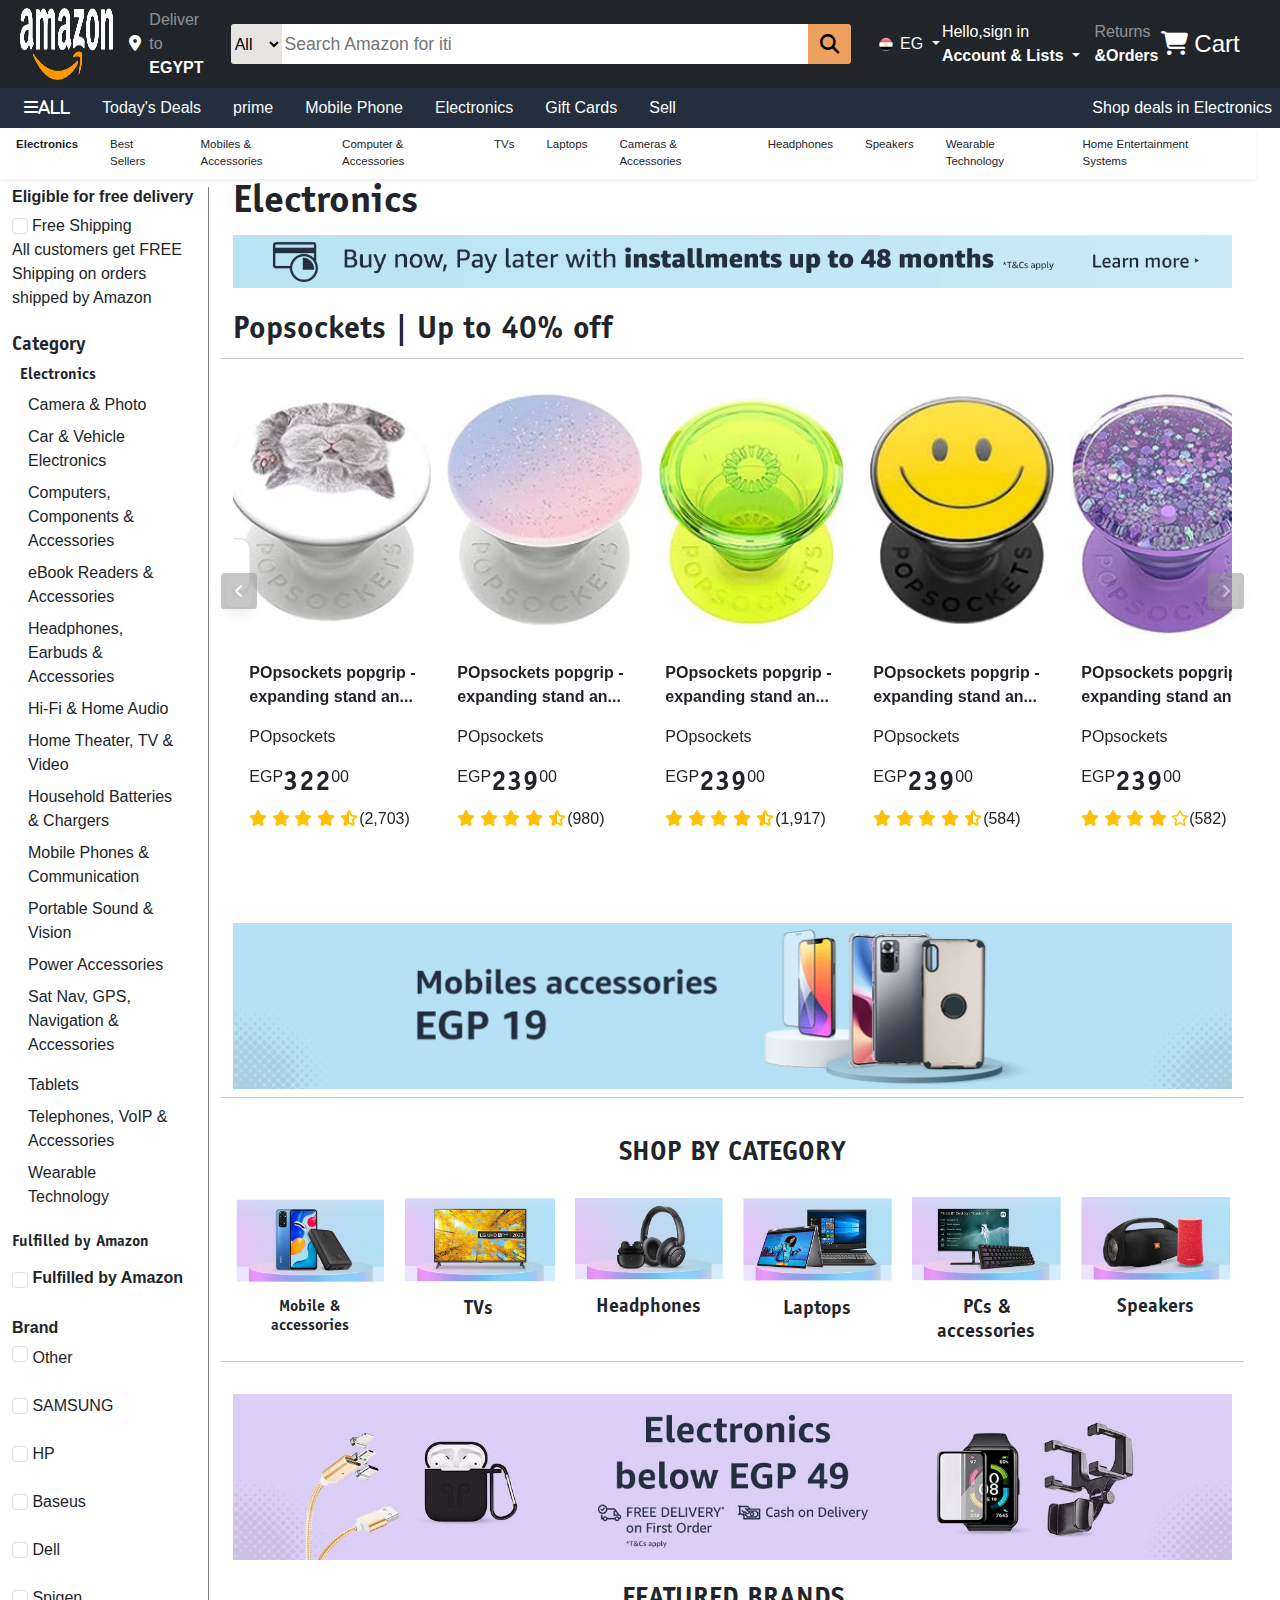
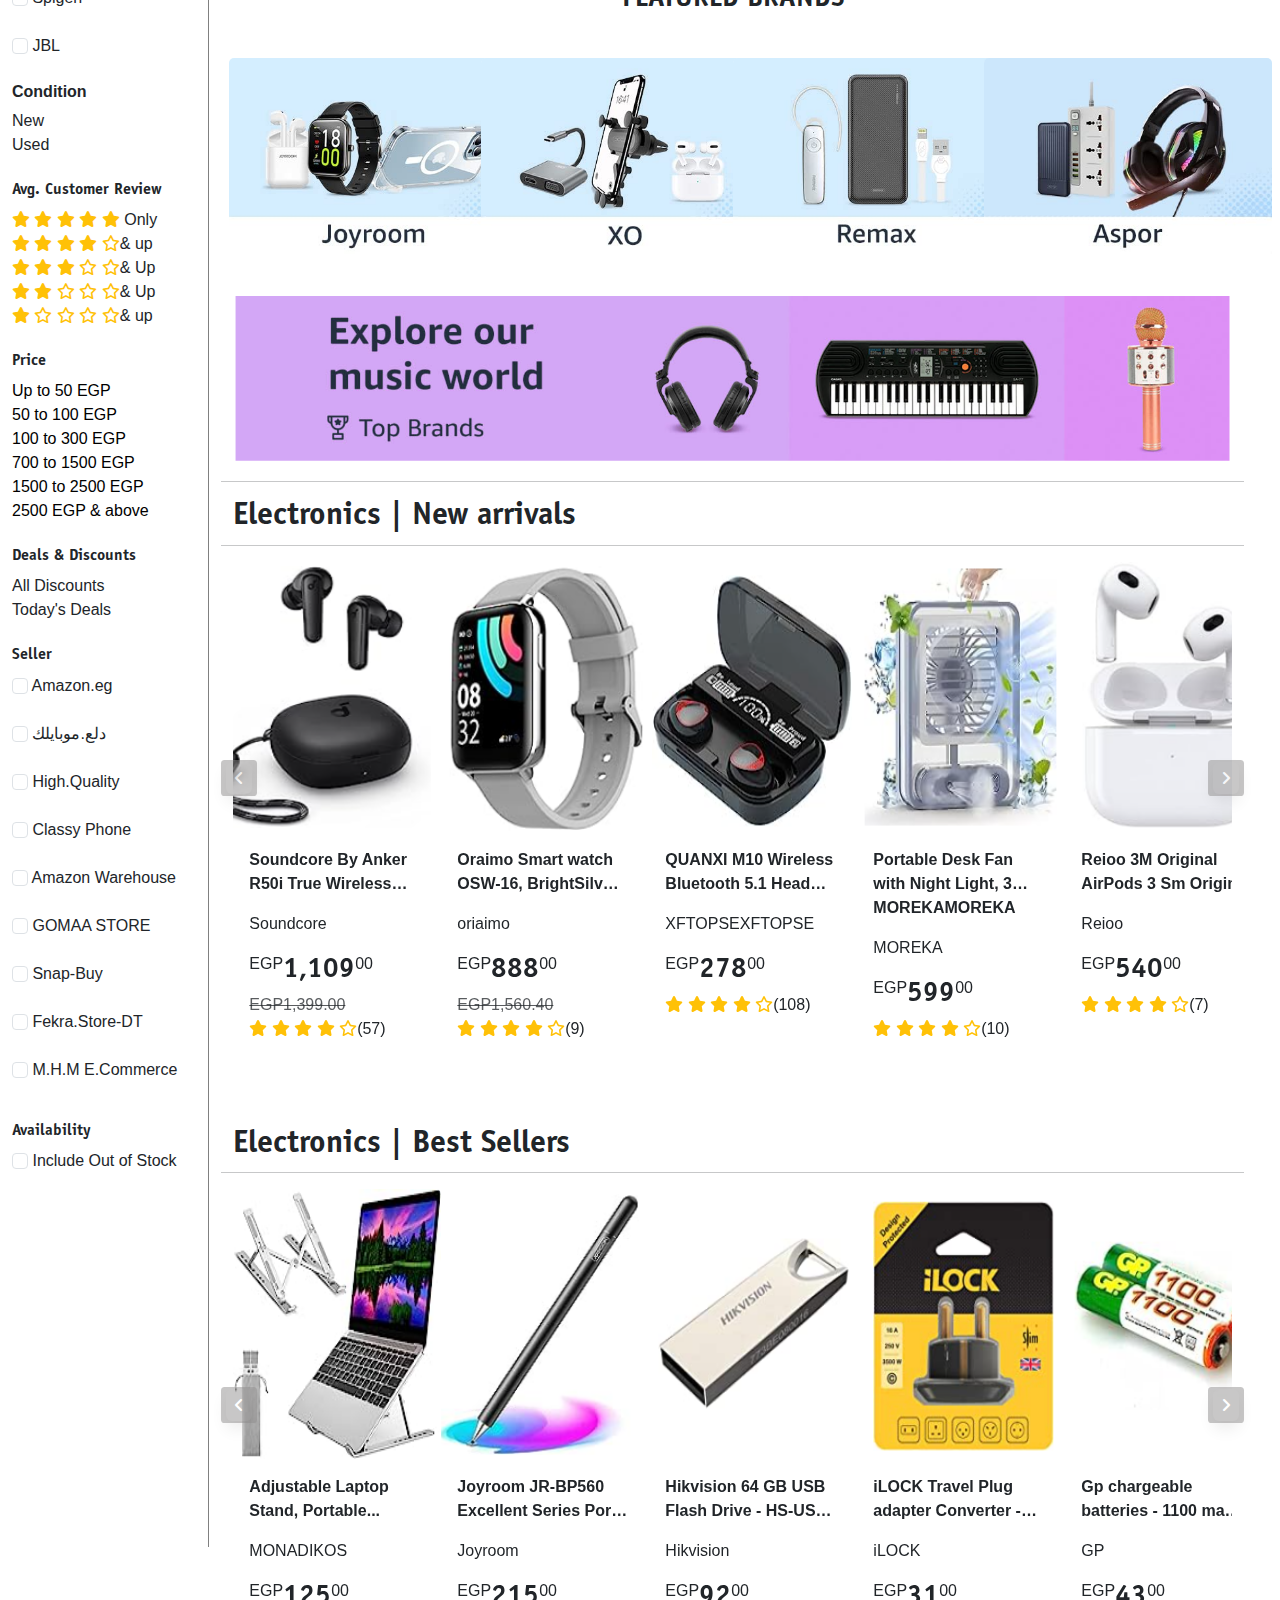
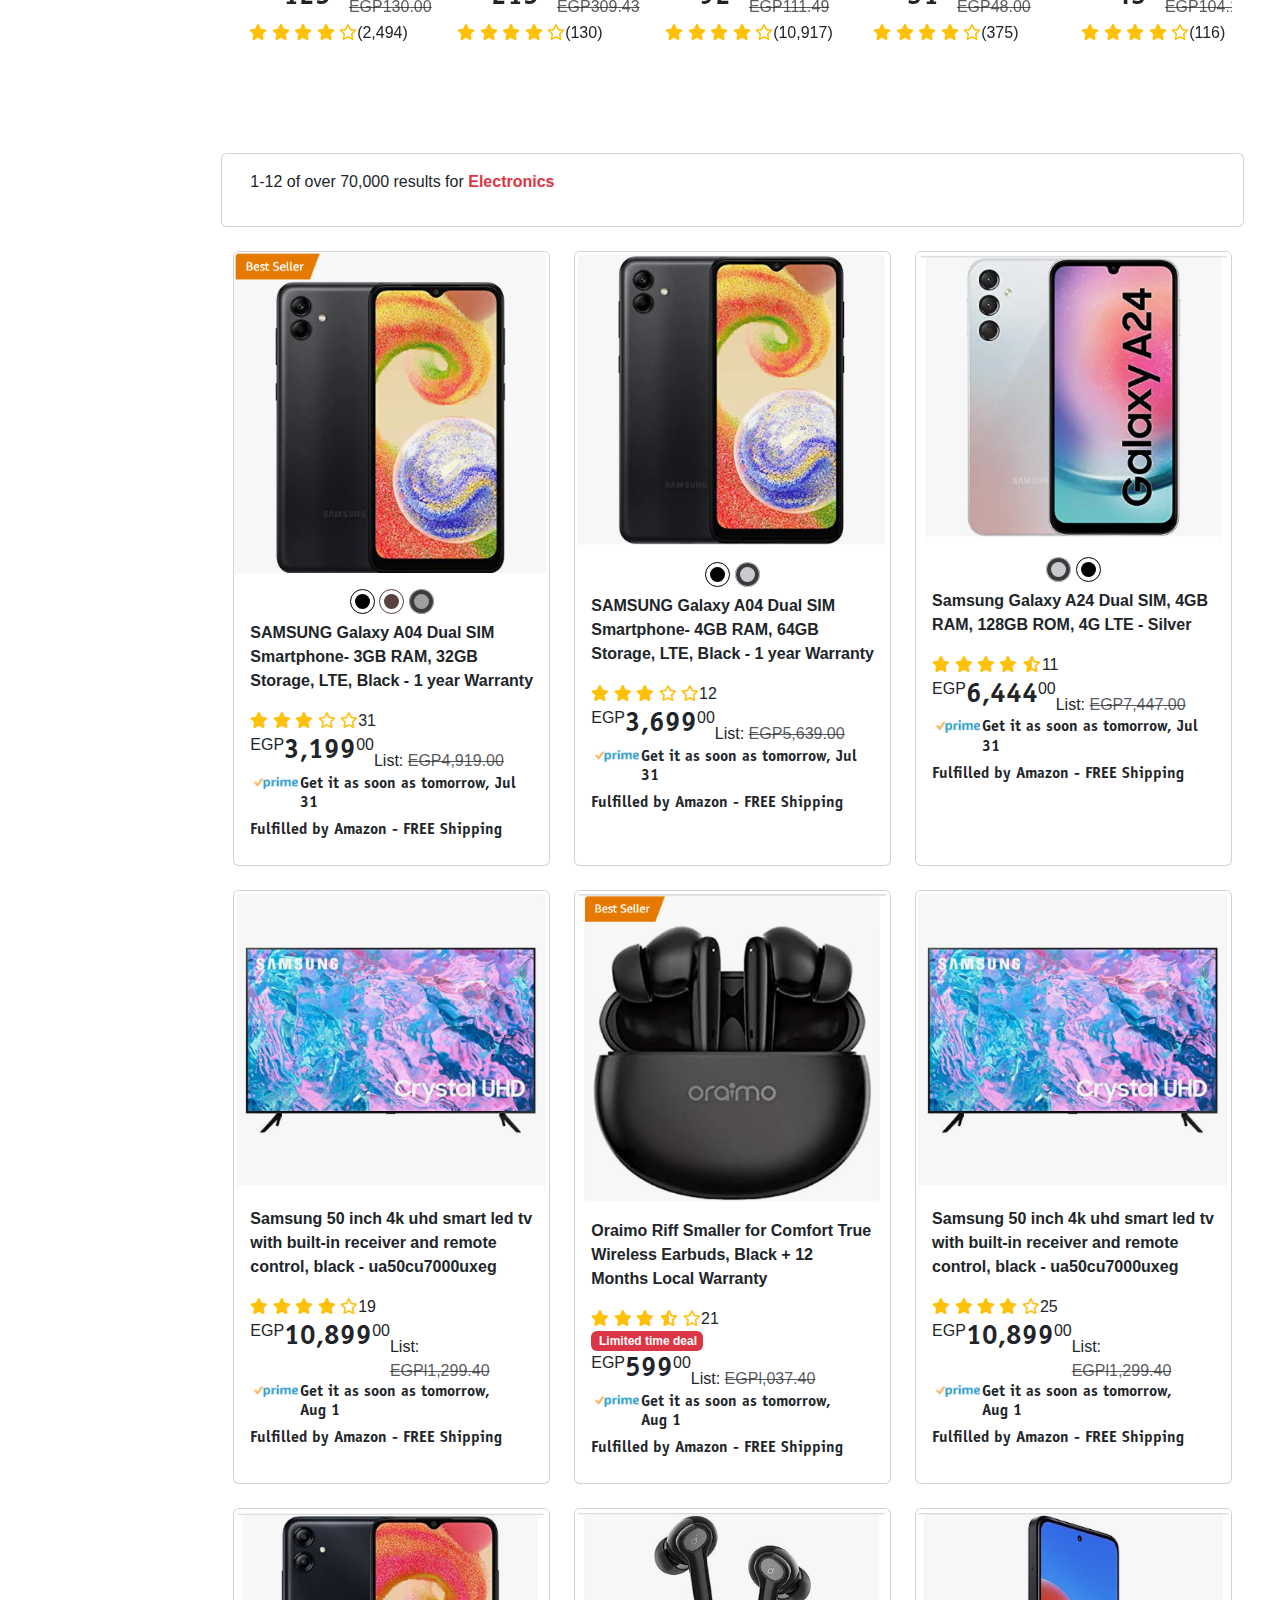
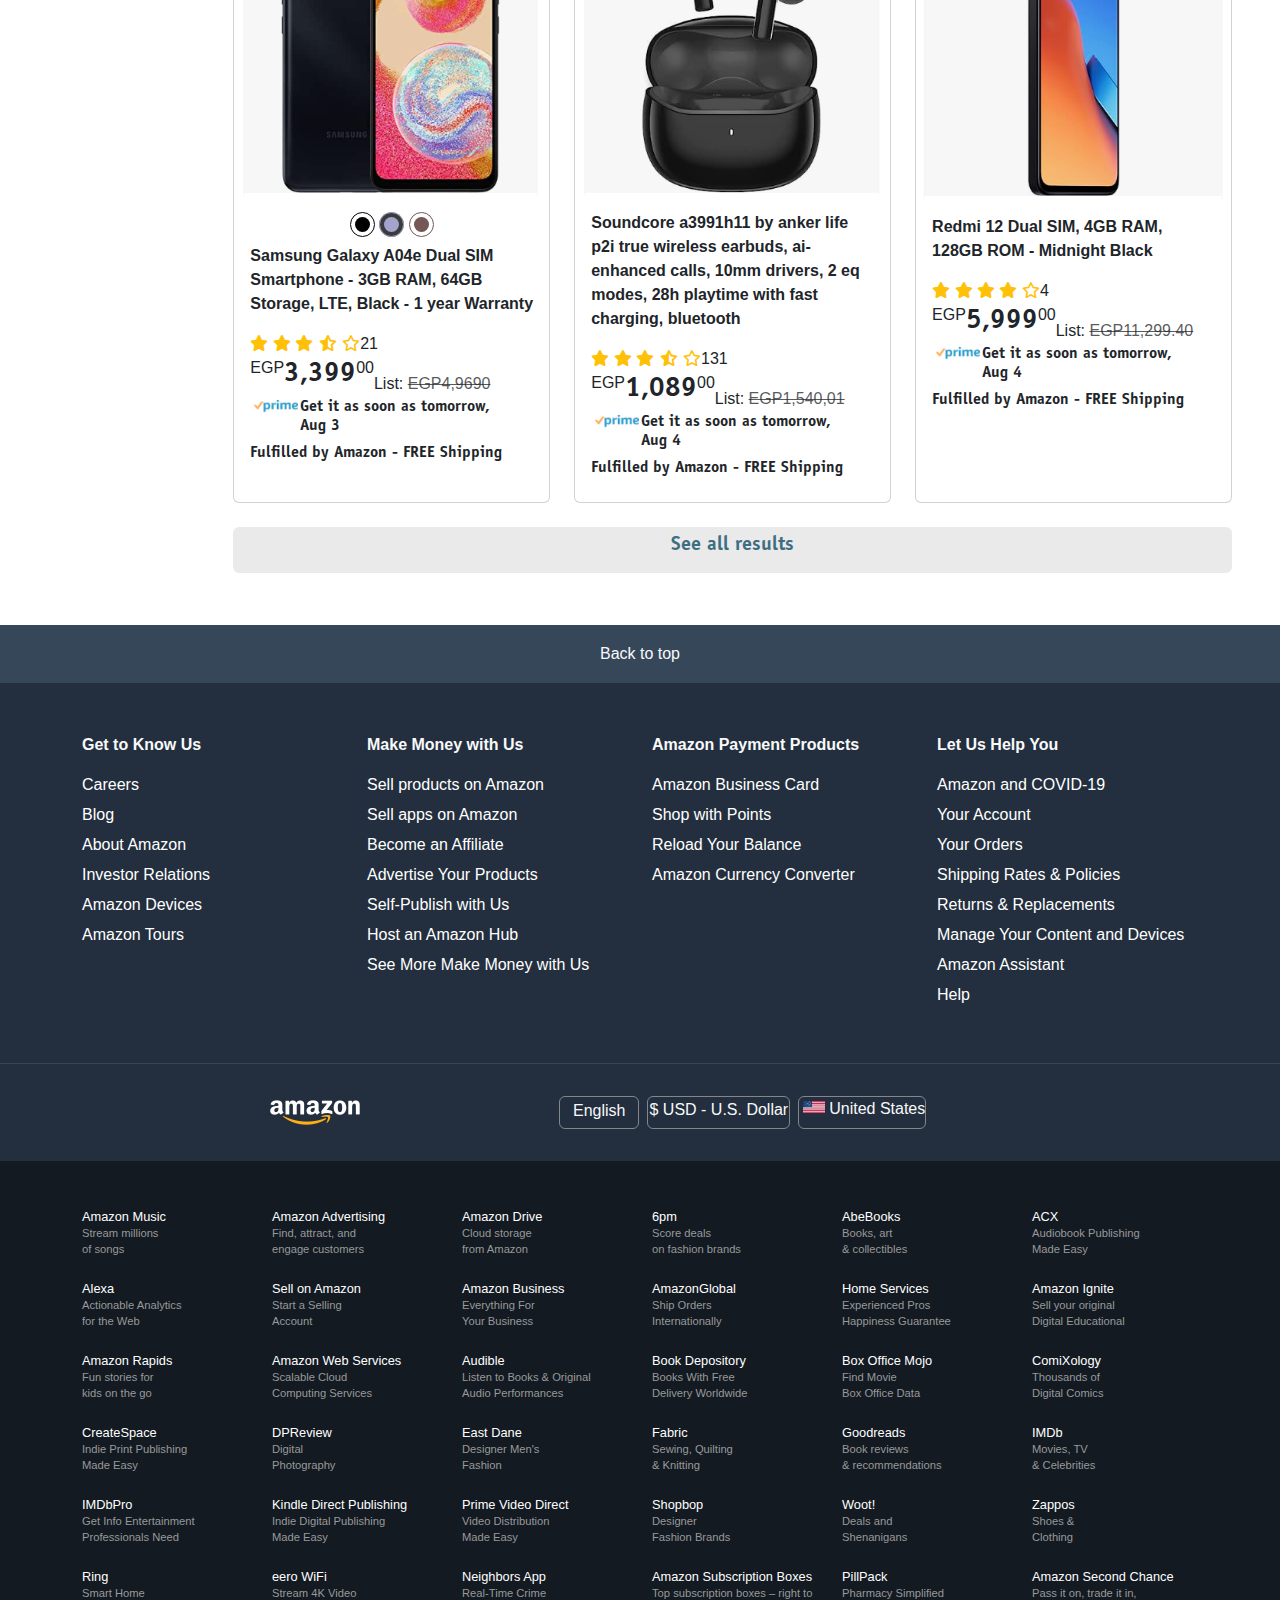
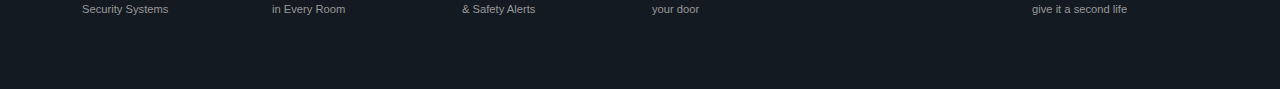
==== commit ed2f92cf: "up" ====
--- a/Electronics/index.html
+++ b/Electronics/index.html
@@ -1026,7 +1026,7 @@
    
 <div class="container">
   <div class="row">
-    <div class="col-md-4 mt-4 d-flex">
+    <div class="col-lg-4 col-md-6 col-sm-12 col-xs-12 mt-4 d-flex justify-content-center">
       <div class="card" style="width:  22rem;">
         <img src="./Sources/best.PNG" class="card-img-top" alt="...">
         <div class="card-body">
@@ -1058,7 +1058,7 @@
       </div>
     
 
-    <div class="col-md-4 mt-4 d-flex">
+    <div class="col-lg-4 col-md-6 col-sm-12 col-xs-12 mt-4 d-flex justify-content-center">
       <div class="card" style="width:  22rem;">
         <img src="./Sources/1.PNG" class="card-img-top" alt="...">
         <div class="card-body">
@@ -1088,7 +1088,7 @@
             </div>
     </div>
 
-    <div class="col-md-4 mt-4 d-flex">
+    <div class="col-lg-4 col-md-6 col-sm-12 col-xs-12 mt-4 d-flex justify-content-center">
       <div class="card" style="width:  22rem;">
         <img src="./Sources/3.PNG" class="card-img-top" alt="...">
         <div class="card-body">
@@ -1114,7 +1114,7 @@
               </div>
             </div>
     </div>
-    <div class="col-md-4 mt-2 d-flex">
+    <div class="col-lg-4 col-md-6 col-sm-12 col-xs-12 mt-4 d-flex justify-content-center">
       <hr>
       <div class="card" style="width:  22rem;">
         <img src="./Sources/2.PNG" class="card-img-top" alt="...">
@@ -1138,7 +1138,7 @@
             </div>
     </div>
 
-    <div class="col-md-4 mt-2 d-flex">
+    <div class="col-lg-4 col-md-6 col-sm-12 col-xs-12 mt-4 d-flex justify-content-center">
       <div class="card" style="width:  22rem;">
         <img src="./Sources/r1.PNG" class="card-img-top" alt="...">
         <div class="card-body">
@@ -1162,7 +1162,7 @@
             </div>
     </div>
 
-    <div class="col-md-4 mt-2 d-flex">
+    <div class="col-lg-4 col-md-6 col-sm-12 col-xs-12 mt-4 d-flex justify-content-center">
       <div class="card" style="width:  22rem;">
         <img src="./Sources/2.PNG" class="card-img-top" alt="...">
         <div class="card-body">
@@ -1185,7 +1185,7 @@
             </div>
     </div>
 
-    <div class="col-md-4 mt-2 d-flex">
+    <div class="col-lg-4 col-md-6 col-sm-12 col-xs-12 mt-4 d-flex justify-content-center">
       <hr>
       <div class="card" style="width:  22rem;">
         <img src="./Sources/11-.PNG" class="card-img-top" alt="...">
@@ -1214,7 +1214,7 @@
             </div>
     </div>
 
-    <div class="col-md-4 mt-2 d-flex">
+    <div class="col-lg-4 col-md-6 col-sm-12 col-xs-12 mt-4 d-flex justify-content-center">
       <div class="card" style="width:  22rem;">
         <img src="./Sources/22-.PNG" class="card-img-top" alt="...">
         <div class="card-body">
@@ -1237,7 +1237,7 @@
             </div>
     </div>
 
-    <div class="col-md-4 mt-2 d-flex">
+    <div class="col-lg-4 col-md-6 col-sm-12 col-xs-12 mt-4 d-flex justify-content-center">
       <div class="card" style="width:  22rem;">
         <img src="./Sources/33-.PNG" class="card-img-top" alt="...">
         <div class="card-body">
